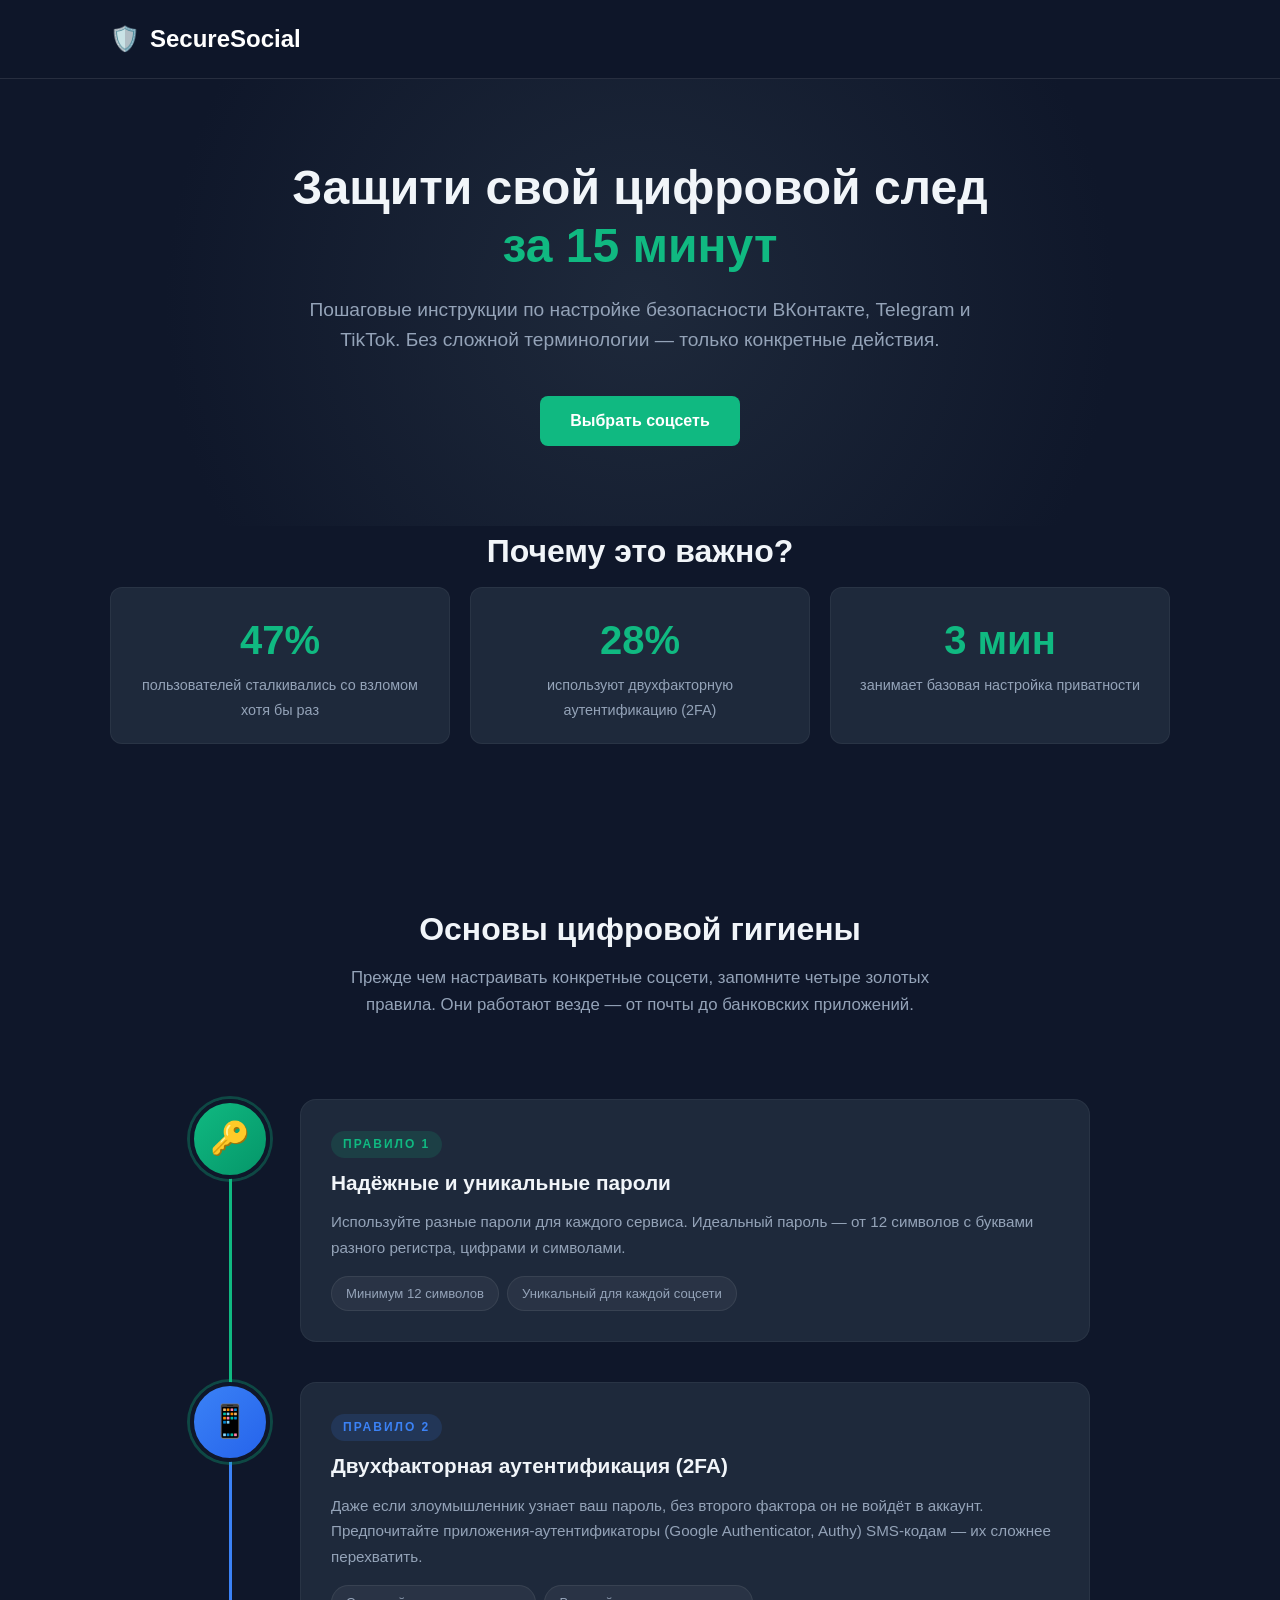
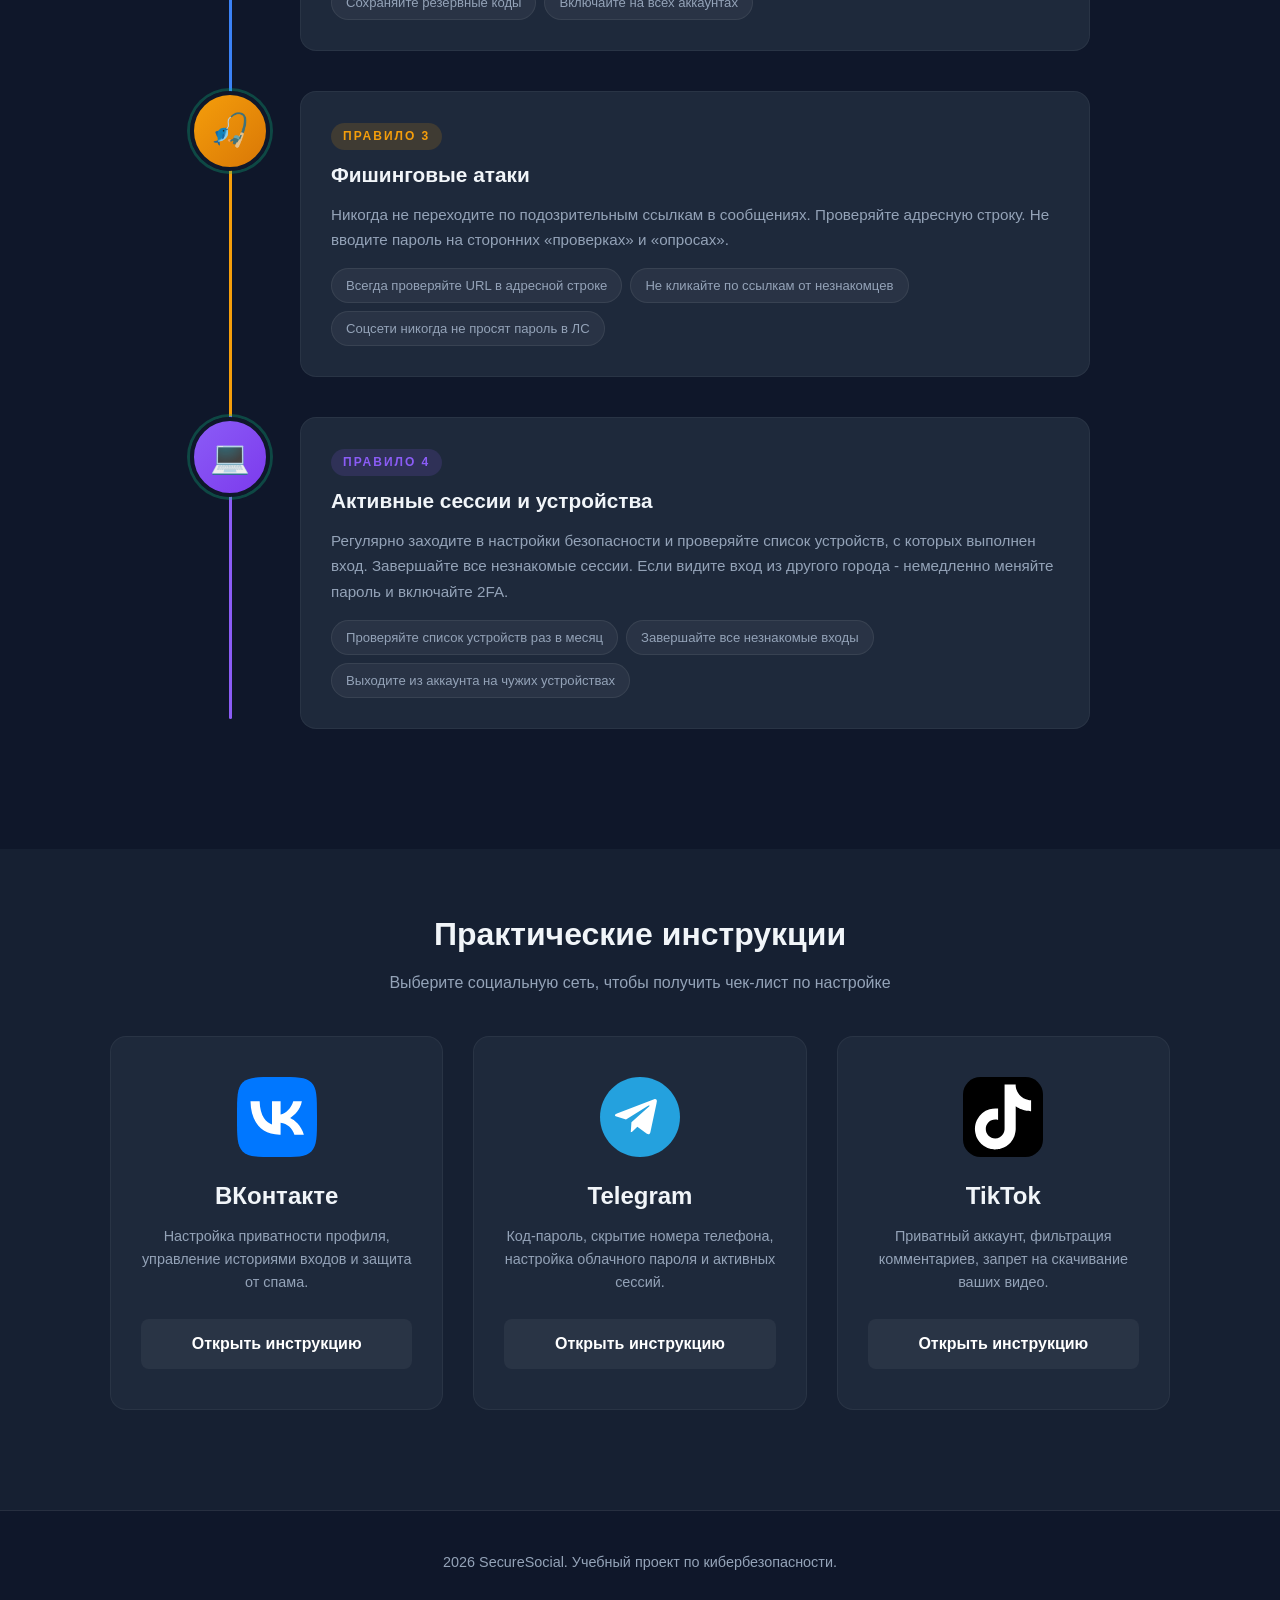
==== index.html @ 69e6d4a3 "Адаптивность, страница для ВК Добавлена адаптивность под мбильные устрйоства  Добавлен макет инструк" ====
<!DOCTYPE html>
<html lang="ru">
<head>
    <meta charset="UTF-8">
    <meta name="viewport" content="width=device-width, initial-scale=1.0">
    <title>SecureSocial — Безопасность аккаунтов</title>
    <link href="styles.css" rel="stylesheet">
</head>
<body>

    <!-- Шапка -->
    <header>
        <div class="container nav-wrapper">
            <a href="#" class="logo">
                🛡️ <span>SecureSocial</span>
            </a>
        </div>
    </header>

    <!-- Главный экран -->
    <section class="hero">
        <div class="container">
            <h1>Защити свой цифровой след<br><span>за 15 минут</span></h1>
            <p>Пошаговые инструкции по настройке безопасности ВКонтакте, Telegram и TikTok. Без сложной терминологии — только конкретные действия.</p>
            <a href="#platforms" class="btn">Выбрать соцсеть</a>
        </div>
    </section>

    <!-- Статистика -->
    <section class="container">
        <h2 class="section-title">Почему это важно?</h2>
        <div class="stats">
            <div class="stat-item">
                <span class="stat-number">47%</span>
                <span class="stat-desc">пользователей сталкивались со взломом хотя бы раз</span>
            </div>
            <div class="stat-item">
                <span class="stat-number">28%</span>
                <span class="stat-desc">используют двухфакторную аутентификацию (2FA)</span>
            </div>
            <div class="stat-item">
                <span class="stat-number">3 мин</span>
                <span class="stat-desc">занимает базовая настройка приватности</span>
            </div>
        </div>
    </section>

    <!-- Инфографика: Шаг первый -->
    <section id="theory" class="infographic-section">
        <div class="container">
            <h2 class="section-title">Основы цифровой гигиены</h2>
            <p class="section-subtitle">Прежде чем настраивать конкретные соцсети, запомните четыре золотых правила. Они работают везде — от почты до банковских приложений.</p>

            <div class="steps-timeline">

                <!-- Шаг 1: Пароли -->
                <div class="step-item" data-color="green">
                    <div class="step-marker">
                        <span class="step-icon">🔑</span>
                    </div>
                    <div class="step-content">
                        <span class="step-number">Правило 1</span>
                        <h3>Надёжные и уникальные пароли</h3>
                        <p>Используйте разные пароли для каждого сервиса. Идеальный пароль — от 12 символов с буквами разного регистра, цифрами и символами.</p>
                        <div class="step-tips">
                            <span class="step-tip">Минимум 12 символов</span>
                            <span class="step-tip">Уникальный для каждой соцсети</span>
                        </div>
                    </div>
                </div>

                <!-- Шаг 2: 2FA -->
                <div class="step-item" data-color="blue">
                    <div class="step-marker">
                        <span class="step-icon">📱</span>
                    </div>
                    <div class="step-content">
                        <span class="step-number">Правило 2</span>
                        <h3>Двухфакторная аутентификация (2FA)</h3>
                        <p>Даже если злоумышленник узнает ваш пароль, без второго фактора он не войдёт в аккаунт. Предпочитайте приложения-аутентификаторы (Google Authenticator, Authy) SMS-кодам — их сложнее перехватить.</p>
                        <div class="step-tips">
                            <span class="step-tip">Сохраняйте резервные коды</span>
                            <span class="step-tip">Включайте на всех аккаунтах</span>
                        </div>
                    </div>
                </div>

                <!-- Шаг 3: Фишинг -->
                <div class="step-item" data-color="orange">
                    <div class="step-marker">
                        <span class="step-icon">🎣</span>
                    </div>
                    <div class="step-content">
                        <span class="step-number">Правило 3</span>
                        <h3>Фишинговые атаки</h3>
                        <p>Никогда не переходите по подозрительным ссылкам в сообщениях. Проверяйте адресную строку. Не вводите пароль на сторонних «проверках» и «опросах».</p>
                        <div class="step-tips">
                            <span class="step-tip">Всегда проверяйте URL в адресной строке</span>
                            <span class="step-tip">Не кликайте по ссылкам от незнакомцев</span>
                            <span class="step-tip">Соцсети никогда не просят пароль в ЛС</span>
                        </div>
                    </div>
                </div>

                <!-- Шаг 4: Сессии -->
                <div class="step-item" data-color="purple">
                    <div class="step-marker">
                        <span class="step-icon">💻</span>
                    </div>
                    <div class="step-content">
                        <span class="step-number">Правило 4</span>
                        <h3>Активные сессии и устройства</h3>
                        <p>Регулярно заходите в настройки безопасности и проверяйте список устройств, с которых выполнен вход. Завершайте все незнакомые сессии. Если видите вход из другого города - немедленно меняйте пароль и включайте 2FA.</p>
                        <div class="step-tips">
                            <span class="step-tip">Проверяйте список устройств раз в месяц</span>
                            <span class="step-tip">Завершайте все незнакомые входы</span>
                            <span class="step-tip">Выходите из аккаунта на чужих устройствах</span>
                        </div>
                    </div>
                </div>

            </div>
        </div>
    </section>

    <!-- Выбор платформы -->
    <section id="platforms" class="platforms-section">
        <div class="container">
            <h2 class="section-title">Практические инструкции</h2>
            <p style="text-align: center; color: var(--text-muted); margin-bottom: 40px;">Выберите социальную сеть, чтобы получить чек-лист по настройке</p>
            
            <div class="platforms-grid">
                
                <!-- ВКонтакте -->
                <div class="platform-card vk-card">
                    <div>
                        <div class="platform-icon-wrapper">
                            <svg class="platform-svg" viewBox="0 0 48 48" fill="none" xmlns="http://www.w3.org/2000/svg">
                                <path d="M0 23.04C0 12.1788 0 6.74826 3.37413 3.37413C6.74826 0 12.1788 0 23.04 0H24.96C35.8212 0 41.2517 0 44.6259 3.37413C48 6.74826 48 12.1788 48 23.04V24.96C48 35.8212 48 41.2517 44.6259 44.6259C41.2517 48 35.8212 48 24.96 48H23.04C12.1788 48 6.74826 48 3.37413 44.6259C0 41.2517 0 35.8212 0 24.96V23.04Z" fill="#0077FF"/>
                                <path d="M25.54 34.5801C14.6 34.5801 8.3601 27.0801 8.1001 14.6001H13.5801C13.7601 23.7601 17.8 27.6401 21 28.4401V14.6001H26.1602V22.5001C29.3202 22.1601 32.6398 18.5601 33.7598 14.6001H38.9199C38.0599 19.4801 34.4599 23.0801 31.8999 24.5601C34.4599 25.7601 38.5601 28.9001 40.1201 34.5801H34.4399C33.2199 30.7801 30.1802 27.8401 26.1602 27.4401V34.5801H25.54Z" fill="white"/>
                            </svg>
                        </div>
                        <h3>ВКонтакте</h3>
                        <p>Настройка приватности профиля, управление историями входов и защита от спама.</p>
                    </div>
                    <a href="vksecure.html" class="platform-btn">Открыть инструкцию</a>
                </div>

                <!-- Telegram -->
                <div class="platform-card tg-card">
                    <div>
                        <div class="platform-icon-wrapper">
                            <svg class="platform-svg" viewBox="0 0 48 48" xmlns="http://www.w3.org/2000/svg">
                                <path d="M0 24C0 10.745 10.745 0 24 0s24 10.745 24 24-10.745 24-24 24S0 37.255 0 24z" fill="#24A1DE"/>
                                <path d="M33.95 15.57l-3.73 17.58c-.28 1.26-1.03 1.57-2.08.97l-5.75-4.24-2.77 2.66c-.31.31-.57.57-1.17.57l.41-5.9 10.73-9.69c.47-.41-.1-.65-.73-.23L15.6 25.55l-5.7-1.78c-1.24-.39-1.26-1.24.26-1.83l22.32-8.6c1.03-.38 1.93.26 1.6 1.82l-.13.01z" fill="white"/>
                            </svg>
                        </div>
                        <h3>Telegram</h3>
                        <p>Код-пароль, скрытие номера телефона, настройка облачного пароля и активных сессий.</p>
                    </div>
                    <a href="#" class="platform-btn">Открыть инструкцию</a>
                </div>

                <!-- TikTok -->
                <div class="platform-card tt-card">
                    <div>
                        <div class="platform-icon-wrapper">
                            <svg class="platform-svg" xmlns="http://www.w3.org/2000/svg" viewBox="0 0 96 96" fill="none">
                                <rect width="96" height="96" rx="21" fill="black"/>
                                <path d="M73.31 25.7456C72.785 25.4743 72.274 25.1769 71.7788 24.8545C70.3389 23.9025 69.0186 22.7808 67.8465 21.5135C64.9139 18.158 63.8186 14.7538 63.4151 12.3705H63.4313C63.0943 10.3921 63.2337 9.11214 63.2547 9.11214H49.8974V60.7624C49.8974 61.4558 49.8974 62.1412 49.8682 62.8185C49.8682 62.9027 49.8601 62.9805 49.8553 63.0712C49.8553 63.1085 49.8553 63.1474 49.8472 63.1863C49.8472 63.196 49.8472 63.2057 49.8472 63.2154C49.7064 65.0686 49.1123 66.8588 48.1173 68.4286C47.1222 69.9983 45.7566 71.2994 44.1407 72.2175C42.4565 73.1757 40.5517 73.6782 38.614 73.6757C32.3906 73.6757 27.3468 68.6011 27.3468 62.334C27.3468 56.0669 32.3906 50.9923 38.614 50.9923C39.7921 50.9912 40.9629 51.1766 42.083 51.5415L42.0992 37.9412C38.6989 37.502 35.2444 37.7722 31.9538 38.7348C28.6631 39.6975 25.6077 41.3317 22.9802 43.5343C20.678 45.5346 18.7425 47.9214 17.2608 50.5872C16.6969 51.5594 14.5695 55.4658 14.3119 61.8058C14.1499 65.4044 15.2306 69.1326 15.7458 70.6734V70.7058C16.0699 71.6132 17.3256 74.7094 19.372 77.3197C21.0221 79.4135 22.9716 81.2527 25.1579 82.7783V82.7459L25.1903 82.7783C31.6567 87.1724 38.8263 86.884 38.8263 86.884C40.0674 86.8338 44.2249 86.884 48.9463 84.6464C54.183 82.1658 57.1642 78.47 57.1642 78.47C59.0688 76.2618 60.5832 73.7452 61.6426 71.0282C62.8513 67.8509 63.2547 64.0401 63.2547 62.5171V35.1155C63.4168 35.2127 65.5749 36.6401 65.5749 36.6401C65.5749 36.6401 68.6842 38.633 73.5352 39.9309C77.0155 40.8544 81.7045 41.0488 81.7045 41.0488V27.7887C80.0615 27.9669 76.7255 27.4485 73.31 25.7456Z" fill="white"/>
                            </svg>
                        </div>
                        <h3>TikTok</h3>
                        <p>Приватный аккаунт, фильтрация комментариев, запрет на скачивание ваших видео.</p>
                    </div>
                    <a href="#" class="platform-btn">Открыть инструкцию</a>
                </div>

            </div>
        </div>
    </section>

    <!-- Подвал -->
    <footer id="about">
        <div class="container">
            <p>2026 SecureSocial. Учебный проект по кибербезопасности.</p>
        </div>
    </footer>

</body>
</html>
---- styles.css ----
:root {
            --bg-color: #0f172a;
            --card-bg: #1e293b;
            --text-main: #f1f5f9;
            --text-muted: #94a3b8;
            --accent: #10b981;
            --accent-hover: #059669;
            
            --vk-color: #0077FF;
            --tg-color: #24A1DE;
            --tt-color: #ff0050;
        }

        * { margin: 0; padding: 0; box-sizing: border-box; }
        
        body {
            font-family: 'Segoe UI', Tahoma, Geneva, Verdana, sans-serif;
            background-color: var(--bg-color);
            color: var(--text-main);
            line-height: 1.6;
            overflow-x: hidden;
        }

        a { text-decoration: none; color: inherit; transition: 0.3s; }
        ul { list-style: none; }

        .container {
            max-width: 1100px;
            margin: 0 auto;
            padding: 0 20px;
        }

        /* === ШАПКА === */
        header {
            padding: 20px 0;
            border-bottom: 1px solid rgba(255,255,255,0.1);
            position: sticky;
            top: 0;
            background: rgba(15, 23, 42, 0.95);
            backdrop-filter: blur(5px);
            z-index: 100;
        }

        .nav-wrapper {
            display: flex;
            justify-content: space-between;
            align-items: center;
        }

        .logo {
            font-size: 1.5rem;
            font-weight: 700;
            color: var(--accent);
            display: flex;
            align-items: center;
            gap: 10px;
        }

        .logo span { color: white; }

        /* === ГЛАВНЫЙ ЭКРАН (HERO) === */
        .hero {
            padding: 80px 0;
            text-align: center;
            background: radial-gradient(circle at center, #1e293b 0%, #0f172a 70%);
        }

        .hero h1 {
            font-size: 3rem;
            margin-bottom: 20px;
            line-height: 1.2;
        }

        .hero h1 span { color: var(--accent); }

        .hero p {
            font-size: 1.2rem;
            color: var(--text-muted);
            max-width: 700px;
            margin: 0 auto 40px;
        }

        .btn {
            display: inline-block;
            padding: 12px 30px;
            background-color: var(--accent);
            color: white;
            border-radius: 8px;
            font-weight: 600;
            border: none;
            cursor: pointer;
        }

        .btn:hover { background-color: var(--accent-hover); transform: translateY(-2px); }

        /* === СТАТИСТИКА === */
        .stats {
            display: grid;
            grid-template-columns: repeat(auto-fit, minmax(200px, 1fr));
            gap: 20px;
            margin-bottom: 80px;
            text-align: center;
        }

        .stat-item {
            background: var(--card-bg);
            padding: 20px;
            border-radius: 12px;
            border: 1px solid rgba(255,255,255,0.05);
        }

        .stat-number {
            font-size: 2.5rem;
            font-weight: bold;
            color: var(--accent);
            display: block;
        }

        .stat-desc { font-size: 0.9rem; color: var(--text-muted); }

        /* === СЕКЦИЯ ИНФОГРАФИКИ (Шаги) === */
        .infographic-section {
            padding: 80px 0 100px;
        }

        .section-title {
            text-align: center;
            font-size: 2rem;
            margin-bottom: 10px;
        }

        .section-subtitle {
            text-align: center;
            color: var(--text-muted);
            max-width: 650px;
            margin: 0 auto 60px;
            font-size: 1.05rem;
        }

        .steps-timeline {
            display: flex;
            flex-direction: column;
            gap: 0;
            position: relative;
            max-width: 900px;
            margin: 0 auto;
        }

        /* Вертикальная линия-таймлайн */
        .steps-timeline::before {
            content: '';
            position: absolute;
            left: 39px;
            top: 30px;
            bottom: 30px;
            width: 3px;
            background: linear-gradient(
                to bottom,
                var(--accent) 0%,
                var(--accent) 25%,
                #3b82f6 25%,
                #3b82f6 50%,
                #f59e0b 50%,
                #f59e0b 75%,
                #8b5cf6 75%,
                #8b5cf6 100%
            );
            border-radius: 3px;
        }

        .step-item {
            display: flex;
            gap: 30px;
            align-items: flex-start;
            padding: 20px 0;
            position: relative;
            opacity: 0;
            transform: translateY(30px);
            animation: fadeStepIn 0.6s ease forwards;
        }

        .step-item:nth-child(1) { animation-delay: 0.1s; }
        .step-item:nth-child(2) { animation-delay: 0.25s; }
        .step-item:nth-child(3) { animation-delay: 0.4s; }
        .step-item:nth-child(4) { animation-delay: 0.55s; }

        @keyframes fadeStepIn {
            to { opacity: 1; transform: translateY(0); }
        }

        .step-marker {
            flex-shrink: 0;
            width: 80px;
            height: 80px;
            border-radius: 50%;
            display: flex;
            align-items: center;
            justify-content: center;
            position: relative;
            z-index: 2;
            border: 4px solid var(--bg-color);
            box-shadow: 0 0 0 3px rgba(16, 185, 129, 0.3);
        }

        .step-marker .step-icon {
            font-size: 2rem;
        }

        .step-content {
            flex: 1;
            background: var(--card-bg);
            border-radius: 16px;
            padding: 30px;
            border: 1px solid rgba(255,255,255,0.05);
            transition: transform 0.3s, box-shadow 0.3s;
        }

        .step-content:hover {
            transform: translateY(-4px);
            box-shadow: 0 12px 30px rgba(0,0,0,0.3);
        }

        .step-number {
            display: inline-block;
            font-size: 0.75rem;
            font-weight: 700;
            text-transform: uppercase;
            letter-spacing: 2px;
            margin-bottom: 8px;
            padding: 4px 12px;
            border-radius: 20px;
        }

        .step-content h3 {
            font-size: 1.3rem;
            margin-bottom: 10px;
        }

        .step-content p {
            color: var(--text-muted);
            font-size: 0.95rem;
            line-height: 1.7;
        }

        /* Цвета для каждого шага */
        .step-item[data-color="green"] .step-marker {
            background: linear-gradient(135deg, #10b981, #059669);
        }
        .step-item[data-color="green"] .step-number {
            background: rgba(16, 185, 129, 0.15);
            color: #10b981;
        }

        .step-item[data-color="blue"] .step-marker {
            background: linear-gradient(135deg, #3b82f6, #2563eb);
        }
        .step-item[data-color="blue"] .step-number {
            background: rgba(59, 130, 246, 0.15);
            color: #3b82f6;
        }

        .step-item[data-color="orange"] .step-marker {
            background: linear-gradient(135deg, #f59e0b, #d97706);
        }
        .step-item[data-color="orange"] .step-number {
            background: rgba(245, 158, 11, 0.15);
            color: #f59e0b;
        }

        .step-item[data-color="purple"] .step-marker {
            background: linear-gradient(135deg, #8b5cf6, #7c3aed);
        }
        .step-item[data-color="purple"] .step-number {
            background: rgba(139, 92, 246, 0.15);
            color: #8b5cf6;
        }

        /* Подсказки-теги внутри карточки */
        .step-tips {
            display: flex;
            flex-wrap: wrap;
            gap: 8px;
            margin-top: 15px;
        }

        .step-tip {
            display: inline-flex;
            align-items: center;
            gap: 5px;
            background: rgba(255,255,255,0.05);
            padding: 6px 14px;
            border-radius: 20px;
            font-size: 0.82rem;
            color: var(--text-muted);
            border: 1px solid rgba(255,255,255,0.07);
        }

        /* === ПЛАТФОРМЫ === */
        .platforms-section {
            padding: 60px 0 100px;
            background: #162032;
        }

        .platforms-grid {
            display: grid;
            grid-template-columns: repeat(auto-fit, minmax(280px, 1fr));
            gap: 30px;
        }

        .platform-card {
            background: var(--card-bg);
            border-radius: 16px;
            padding: 40px 30px;
            text-align: center;
            border: 1px solid rgba(255,255,255,0.05);
            transition: all 0.3s ease;
            display: flex;
            flex-direction: column;
            justify-content: space-between;
        }

        .platform-card:hover {
            transform: translateY(-7px);
            box-shadow: 0 10px 30px rgba(0,0,0,0.3);
            border-color: rgba(255,255,255,0.1);
        }

        .platform-icon-wrapper {
            width: 80px;
            height: 80px;
            margin: 0 auto 20px;
            display: flex;
            align-items: center;
            justify-content: center;
            transition: 0.3s;
        }

        .platform-svg {
            width: 100%;
            height: 100%;
            transition: 0.3s;
        }

        .vk-card:hover .platform-icon-wrapper { transform: scale(1.1); }
        .tg-card:hover .platform-icon-wrapper { transform: scale(1.1); }
        .tt-card:hover .platform-icon-wrapper { transform: scale(1.1); }

        .platform-card h3 { font-size: 1.5rem; margin-bottom: 10px; }
        .platform-card p { color: var(--text-muted); margin-bottom: 25px; font-size: 0.9rem; }

        .platform-btn {
            display: block;
            width: 100%;
            padding: 12px;
            border-radius: 8px;
            background: rgba(255,255,255,0.05);
            color: white;
            font-weight: 600;
            transition: 0.3s;
        }

        .vk-card .platform-btn:hover { background: var(--vk-color); }
        .tg-card .platform-btn:hover { background: var(--tg-color); }
        .tt-card .platform-btn:hover { background: var(--tt-color); }

        /* === FOOTER === */
        footer {
            text-align: center;
            padding: 40px 0;
            border-top: 1px solid rgba(255,255,255,0.1);
            color: var(--text-muted);
            font-size: 0.9rem;
        }

        /* === АДАПТИВНОСТЬ === */
        @media (max-width: 768px) {
            .hero h1 { font-size: 2rem; }

            .steps-timeline::before {
                left: 27px;
            }

            .step-item {
                gap: 18px;
            }

            .step-marker {
                width: 56px;
                height: 56px;
                flex-shrink: 0;
            }

            .step-marker .step-icon {
                font-size: 1.4rem;
            }

            .step-content {
                padding: 20px;
            }

            .step-content h3 {
                font-size: 1.1rem;
            }

            .step-tips {
                flex-direction: column;
            }
        }

        @media (max-width: 480px) {
            .steps-timeline::before {
                display: none;
            }

            .step-item {
                flex-direction: column;
                align-items: center;
                text-align: center;
                gap: 12px;
            }

            .step-tips {
                justify-content: center;
            }
        }
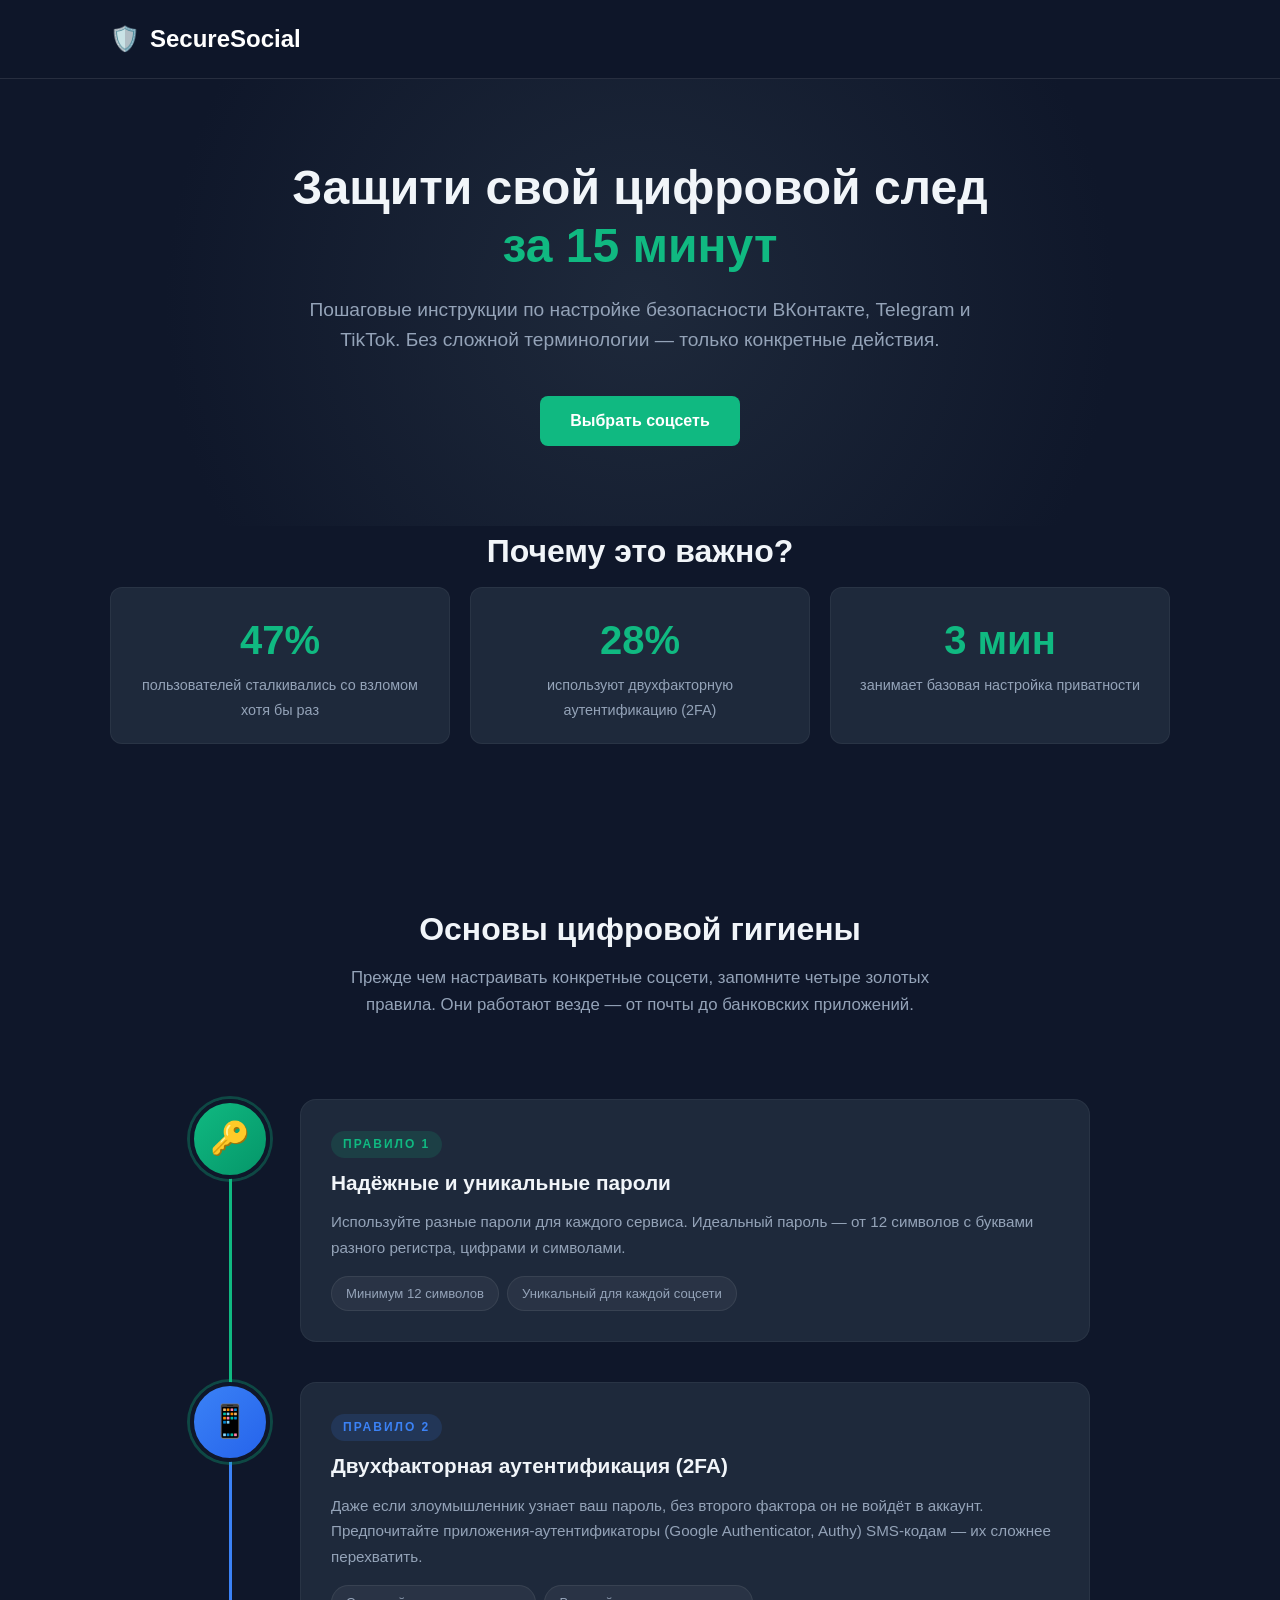
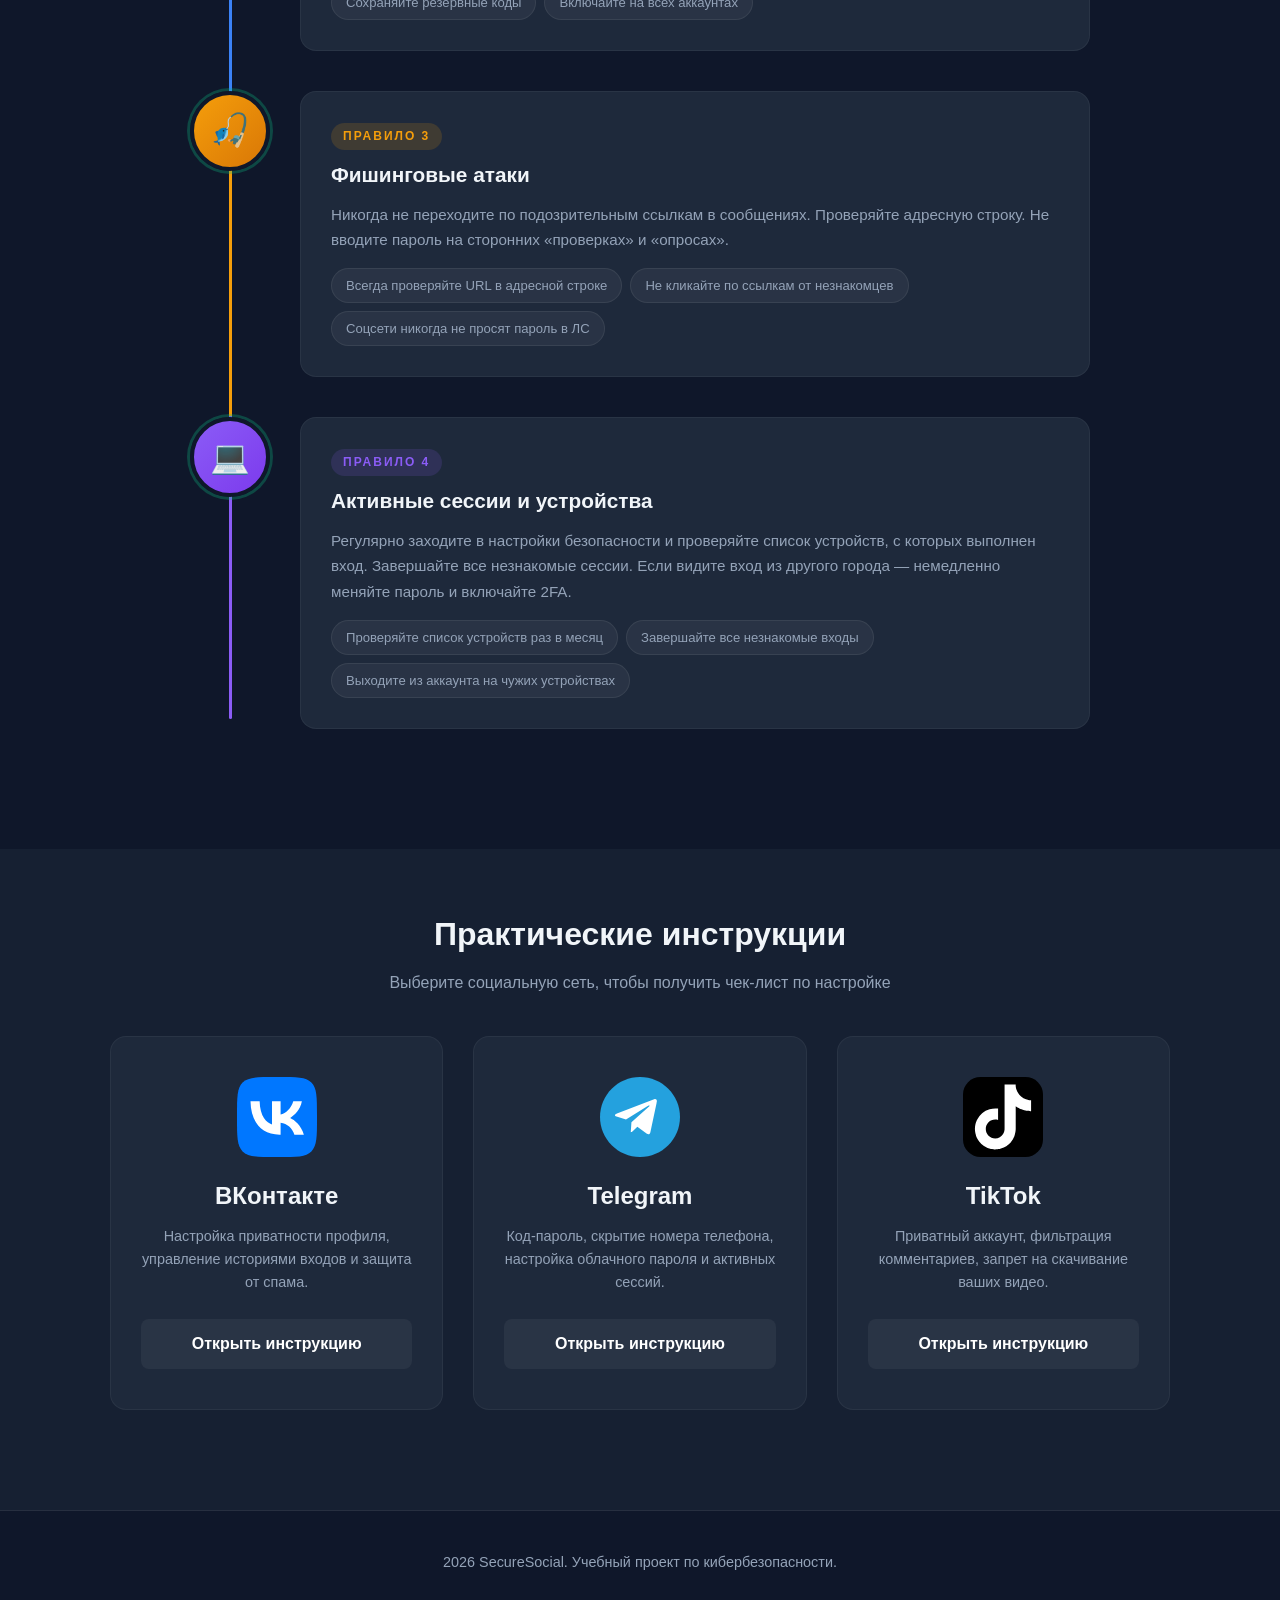
==== commit 3ef760e5: "Адаптивность, информация" ====
--- a/index.html
+++ b/index.html
@@ -110,7 +110,7 @@
                     <div class="step-content">
                         <span class="step-number">Правило 4</span>
                         <h3>Активные сессии и устройства</h3>
-                        <p>Регулярно заходите в настройки безопасности и проверяйте список устройств, с которых выполнен вход. Завершайте все незнакомые сессии. Если видите вход из другого города - немедленно меняйте пароль и включайте 2FA.</p>
+                        <p>Регулярно заходите в настройки безопасности и проверяйте список устройств, с которых выполнен вход. Завершайте все незнакомые сессии. Если видите вход из другого города — немедленно меняйте пароль и включайте 2FA.</p>
                         <div class="step-tips">
                             <span class="step-tip">Проверяйте список устройств раз в месяц</span>
                             <span class="step-tip">Завершайте все незнакомые входы</span>
@@ -188,5 +188,4 @@
     </footer>
 
 </body>
-</html>
-
+</html>
--- a/styles.css
+++ b/styles.css
@@ -1,425 +1,466 @@
-        :root {
-            --bg-color: #0f172a;
-            --card-bg: #1e293b;
-            --text-main: #f1f5f9;
-            --text-muted: #94a3b8;
-            --accent: #10b981;
-            --accent-hover: #059669;
-            
-            --vk-color: #0077FF;
-            --tg-color: #24A1DE;
-            --tt-color: #ff0050;
-        }
-
-        * { margin: 0; padding: 0; box-sizing: border-box; }
-        
-        body {
-            font-family: 'Segoe UI', Tahoma, Geneva, Verdana, sans-serif;
-            background-color: var(--bg-color);
-            color: var(--text-main);
-            line-height: 1.6;
-            overflow-x: hidden;
-        }
-
-        a { text-decoration: none; color: inherit; transition: 0.3s; }
-        ul { list-style: none; }
-
-        .container {
-            max-width: 1100px;
-            margin: 0 auto;
-            padding: 0 20px;
-        }
-
-        /* === ШАПКА === */
-        header {
-            padding: 20px 0;
-            border-bottom: 1px solid rgba(255,255,255,0.1);
-            position: sticky;
-            top: 0;
-            background: rgba(15, 23, 42, 0.95);
-            backdrop-filter: blur(5px);
-            z-index: 100;
-        }
-
-        .nav-wrapper {
-            display: flex;
-            justify-content: space-between;
-            align-items: center;
-        }
-
-        .logo {
-            font-size: 1.5rem;
-            font-weight: 700;
-            color: var(--accent);
-            display: flex;
-            align-items: center;
-            gap: 10px;
-        }
-
-        .logo span { color: white; }
-
-        /* === ГЛАВНЫЙ ЭКРАН (HERO) === */
-        .hero {
-            padding: 80px 0;
-            text-align: center;
-            background: radial-gradient(circle at center, #1e293b 0%, #0f172a 70%);
-        }
-
-        .hero h1 {
-            font-size: 3rem;
-            margin-bottom: 20px;
-            line-height: 1.2;
-        }
-
-        .hero h1 span { color: var(--accent); }
-
-        .hero p {
-            font-size: 1.2rem;
-            color: var(--text-muted);
-            max-width: 700px;
-            margin: 0 auto 40px;
-        }
-
-        .btn {
-            display: inline-block;
-            padding: 12px 30px;
-            background-color: var(--accent);
-            color: white;
-            border-radius: 8px;
-            font-weight: 600;
-            border: none;
-            cursor: pointer;
-        }
-
-        .btn:hover { background-color: var(--accent-hover); transform: translateY(-2px); }
-
-        /* === СТАТИСТИКА === */
-        .stats {
-            display: grid;
-            grid-template-columns: repeat(auto-fit, minmax(200px, 1fr));
-            gap: 20px;
-            margin-bottom: 80px;
-            text-align: center;
-        }
-
-        .stat-item {
-            background: var(--card-bg);
-            padding: 20px;
-            border-radius: 12px;
-            border: 1px solid rgba(255,255,255,0.05);
-        }
-
-        .stat-number {
-            font-size: 2.5rem;
-            font-weight: bold;
-            color: var(--accent);
-            display: block;
-        }
-
-        .stat-desc { font-size: 0.9rem; color: var(--text-muted); }
-
-        /* === СЕКЦИЯ ИНФОГРАФИКИ (Шаги) === */
-        .infographic-section {
-            padding: 80px 0 100px;
-        }
-
-        .section-title {
-            text-align: center;
-            font-size: 2rem;
-            margin-bottom: 10px;
-        }
-
-        .section-subtitle {
-            text-align: center;
-            color: var(--text-muted);
-            max-width: 650px;
-            margin: 0 auto 60px;
-            font-size: 1.05rem;
-        }
-
-        .steps-timeline {
-            display: flex;
-            flex-direction: column;
-            gap: 0;
-            position: relative;
-            max-width: 900px;
-            margin: 0 auto;
-        }
-
-        /* Вертикальная линия-таймлайн */
-        .steps-timeline::before {
-            content: '';
-            position: absolute;
-            left: 39px;
-            top: 30px;
-            bottom: 30px;
-            width: 3px;
-            background: linear-gradient(
-                to bottom,
-                var(--accent) 0%,
-                var(--accent) 25%,
-                #3b82f6 25%,
-                #3b82f6 50%,
-                #f59e0b 50%,
-                #f59e0b 75%,
-                #8b5cf6 75%,
-                #8b5cf6 100%
-            );
-            border-radius: 3px;
-        }
-
-        .step-item {
-            display: flex;
-            gap: 30px;
-            align-items: flex-start;
-            padding: 20px 0;
-            position: relative;
-            opacity: 0;
-            transform: translateY(30px);
-            animation: fadeStepIn 0.6s ease forwards;
-        }
-
-        .step-item:nth-child(1) { animation-delay: 0.1s; }
-        .step-item:nth-child(2) { animation-delay: 0.25s; }
-        .step-item:nth-child(3) { animation-delay: 0.4s; }
-        .step-item:nth-child(4) { animation-delay: 0.55s; }
-
-        @keyframes fadeStepIn {
-            to { opacity: 1; transform: translateY(0); }
-        }
-
-        .step-marker {
-            flex-shrink: 0;
-            width: 80px;
-            height: 80px;
-            border-radius: 50%;
-            display: flex;
-            align-items: center;
-            justify-content: center;
-            position: relative;
-            z-index: 2;
-            border: 4px solid var(--bg-color);
-            box-shadow: 0 0 0 3px rgba(16, 185, 129, 0.3);
-        }
-
-        .step-marker .step-icon {
-            font-size: 2rem;
-        }
-
-        .step-content {
-            flex: 1;
-            background: var(--card-bg);
-            border-radius: 16px;
-            padding: 30px;
-            border: 1px solid rgba(255,255,255,0.05);
-            transition: transform 0.3s, box-shadow 0.3s;
-        }
-
-        .step-content:hover {
-            transform: translateY(-4px);
-            box-shadow: 0 12px 30px rgba(0,0,0,0.3);
-        }
-
-        .step-number {
-            display: inline-block;
-            font-size: 0.75rem;
-            font-weight: 700;
-            text-transform: uppercase;
-            letter-spacing: 2px;
-            margin-bottom: 8px;
-            padding: 4px 12px;
-            border-radius: 20px;
-        }
-
-        .step-content h3 {
-            font-size: 1.3rem;
-            margin-bottom: 10px;
-        }
-
-        .step-content p {
-            color: var(--text-muted);
-            font-size: 0.95rem;
-            line-height: 1.7;
-        }
-
-        /* Цвета для каждого шага */
-        .step-item[data-color="green"] .step-marker {
-            background: linear-gradient(135deg, #10b981, #059669);
-        }
-        .step-item[data-color="green"] .step-number {
-            background: rgba(16, 185, 129, 0.15);
-            color: #10b981;
-        }
-
-        .step-item[data-color="blue"] .step-marker {
-            background: linear-gradient(135deg, #3b82f6, #2563eb);
-        }
-        .step-item[data-color="blue"] .step-number {
-            background: rgba(59, 130, 246, 0.15);
-            color: #3b82f6;
-        }
-
-        .step-item[data-color="orange"] .step-marker {
-            background: linear-gradient(135deg, #f59e0b, #d97706);
-        }
-        .step-item[data-color="orange"] .step-number {
-            background: rgba(245, 158, 11, 0.15);
-            color: #f59e0b;
-        }
-
-        .step-item[data-color="purple"] .step-marker {
-            background: linear-gradient(135deg, #8b5cf6, #7c3aed);
-        }
-        .step-item[data-color="purple"] .step-number {
-            background: rgba(139, 92, 246, 0.15);
-            color: #8b5cf6;
-        }
-
-        /* Подсказки-теги внутри карточки */
-        .step-tips {
-            display: flex;
-            flex-wrap: wrap;
-            gap: 8px;
-            margin-top: 15px;
-        }
-
-        .step-tip {
-            display: inline-flex;
-            align-items: center;
-            gap: 5px;
-            background: rgba(255,255,255,0.05);
-            padding: 6px 14px;
-            border-radius: 20px;
-            font-size: 0.82rem;
-            color: var(--text-muted);
-            border: 1px solid rgba(255,255,255,0.07);
-        }
-
-        /* === ПЛАТФОРМЫ === */
-        .platforms-section {
-            padding: 60px 0 100px;
-            background: #162032;
-        }
-
-        .platforms-grid {
-            display: grid;
-            grid-template-columns: repeat(auto-fit, minmax(280px, 1fr));
-            gap: 30px;
-        }
-
-        .platform-card {
-            background: var(--card-bg);
-            border-radius: 16px;
-            padding: 40px 30px;
-            text-align: center;
-            border: 1px solid rgba(255,255,255,0.05);
-            transition: all 0.3s ease;
-            display: flex;
-            flex-direction: column;
-            justify-content: space-between;
-        }
-
-        .platform-card:hover {
-            transform: translateY(-7px);
-            box-shadow: 0 10px 30px rgba(0,0,0,0.3);
-            border-color: rgba(255,255,255,0.1);
-        }
-
-        .platform-icon-wrapper {
-            width: 80px;
-            height: 80px;
-            margin: 0 auto 20px;
-            display: flex;
-            align-items: center;
-            justify-content: center;
-            transition: 0.3s;
-        }
-
-        .platform-svg {
-            width: 100%;
-            height: 100%;
-            transition: 0.3s;
-        }
-
-        .vk-card:hover .platform-icon-wrapper { transform: scale(1.1); }
-        .tg-card:hover .platform-icon-wrapper { transform: scale(1.1); }
-        .tt-card:hover .platform-icon-wrapper { transform: scale(1.1); }
-
-        .platform-card h3 { font-size: 1.5rem; margin-bottom: 10px; }
-        .platform-card p { color: var(--text-muted); margin-bottom: 25px; font-size: 0.9rem; }
-
-        .platform-btn {
-            display: block;
-            width: 100%;
-            padding: 12px;
-            border-radius: 8px;
-            background: rgba(255,255,255,0.05);
-            color: white;
-            font-weight: 600;
-            transition: 0.3s;
-        }
-
-        .vk-card .platform-btn:hover { background: var(--vk-color); }
-        .tg-card .platform-btn:hover { background: var(--tg-color); }
-        .tt-card .platform-btn:hover { background: var(--tt-color); }
-
-        /* === FOOTER === */
-        footer {
-            text-align: center;
-            padding: 40px 0;
-            border-top: 1px solid rgba(255,255,255,0.1);
-            color: var(--text-muted);
-            font-size: 0.9rem;
-        }
-
-        /* === АДАПТИВНОСТЬ === */
-        @media (max-width: 768px) {
-            .hero h1 { font-size: 2rem; }
-
-            .steps-timeline::before {
-                left: 27px;
-            }
-
-            .step-item {
-                gap: 18px;
-            }
-
-            .step-marker {
-                width: 56px;
-                height: 56px;
-                flex-shrink: 0;
-            }
-
-            .step-marker .step-icon {
-                font-size: 1.4rem;
-            }
-
-            .step-content {
-                padding: 20px;
-            }
-
-            .step-content h3 {
-                font-size: 1.1rem;
-            }
-
-            .step-tips {
-                flex-direction: column;
-            }
-        }
-
-        @media (max-width: 480px) {
-            .steps-timeline::before {
-                display: none;
-            }
-
-            .step-item {
-                flex-direction: column;
-                align-items: center;
-                text-align: center;
-                gap: 12px;
-            }
-
-            .step-tips {
-                justify-content: center;
-            }
-        }+:root {
+    --bg-color: #0f172a;
+    --card-bg: #1e293b;
+    --text-main: #f1f5f9;
+    --text-muted: #94a3b8;
+    --accent: #10b981;
+    --accent-hover: #059669;
+    
+    --vk-color: #0077FF;
+    --tg-color: #24A1DE;
+    --tt-color: #ff0050;
+}
+
+* { margin: 0; padding: 0; box-sizing: border-box; }
+
+body {
+    font-family: 'Segoe UI', Tahoma, Geneva, Verdana, sans-serif;
+    background-color: var(--bg-color);
+    color: var(--text-main);
+    line-height: 1.6;
+    overflow-x: hidden;
+    min-height: 100vh;
+}
+
+a { text-decoration: none; color: inherit; transition: 0.3s; }
+ul { list-style: none; }
+
+.container {
+    max-width: 1100px;
+    margin: 0 auto;
+    padding: 0 20px;
+    width: 100%;
+}
+
+/* === ШАПКА === */
+header {
+    padding: 20px 0;
+    border-bottom: 1px solid rgba(255,255,255,0.1);
+    position: sticky;
+    top: 0;
+    background: rgba(15, 23, 42, 0.95);
+    backdrop-filter: blur(5px);
+    z-index: 100;
+}
+
+.nav-wrapper {
+    display: flex; 
+    justify-content: space-between;
+    align-items: center;
+}
+
+.logo {
+    font-size: 1.5rem;
+    font-weight: 700;
+    color: var(--accent);
+    display: flex;
+    align-items: center;
+    gap: 10px;
+}
+
+.logo span { color: white; }
+
+/* === ГЛАВНЫЙ ЭКРАН (HERO) === */
+.hero {
+    padding: 80px 0;
+    text-align: center;
+    background: radial-gradient(circle at center, #1e293b 0%, #0f172a 70%);
+}
+
+.hero h1 {
+    font-size: 3rem;
+    margin-bottom: 20px;
+    line-height: 1.2;
+}
+
+.hero h1 span { color: var(--accent); }
+
+.hero p {
+    font-size: 1.2rem;
+    color: var(--text-muted);
+    max-width: 700px;
+    margin: 0 auto 40px;
+}
+
+.btn {
+    display: inline-block;
+    padding: 12px 30px;
+    background-color: var(--accent);
+    color: white;
+    border-radius: 8px;
+    font-weight: 600;
+    border: none;
+    cursor: pointer;
+}
+
+.btn:hover { background-color: var(--accent-hover); transform: translateY(-2px); }
+
+/* === СТАТИСТИКА === */
+.stats {
+    display: grid;
+    grid-template-columns: repeat(auto-fit, minmax(200px, 1fr));
+    gap: 20px;
+    margin-bottom: 80px;
+    text-align: center;
+}
+
+.stat-item {
+    background: var(--card-bg);
+    padding: 20px;
+    border-radius: 12px;
+    border: 1px solid rgba(255,255,255,0.05);
+}
+
+.stat-number {
+    font-size: 2.5rem;
+    font-weight: bold;
+    color: var(--accent);
+    display: block;
+}
+
+.stat-desc { font-size: 0.9rem; color: var(--text-muted); }
+
+/* === СЕКЦИЯ ИНФОГРАФИКИ (Шаги) === */
+.infographic-section {
+    padding: 80px 0 100px;
+}
+
+.section-title {
+    text-align: center;
+    font-size: 2rem;
+    margin-bottom: 10px;
+}
+
+.section-subtitle {
+    text-align: center;
+    color: var(--text-muted);
+    max-width: 650px;
+    margin: 0 auto 60px;
+    font-size: 1.05rem;
+}
+
+.steps-timeline {
+    display: flex;
+    flex-direction: column;
+    gap: 0;
+    position: relative;
+    max-width: 900px;
+    margin: 0 auto;
+}
+
+/* Вертикальная линия-таймлайн */
+.steps-timeline::before {
+    content: '';
+    position: absolute;
+    left: 39px;
+    top: 30px;
+    bottom: 30px;
+    width: 3px;
+    background: linear-gradient(
+        to bottom,
+        var(--accent) 0%,
+        var(--accent) 25%,
+        #3b82f6 25%,
+        #3b82f6 50%,
+        #f59e0b 50%,
+        #f59e0b 75%,
+        #8b5cf6 75%,
+        #8b5cf6 100%
+    );
+    border-radius: 3px;
+    z-index: 0;
+}
+
+.step-item {
+    display: flex;
+    gap: 30px;
+    align-items: flex-start;
+    padding: 20px 0;
+    position: relative;
+    opacity: 0;
+    transform: translateY(30px);
+    animation: fadeStepIn 0.6s ease forwards;
+}
+
+.step-item:nth-child(1) { animation-delay: 0.1s; }
+.step-item:nth-child(2) { animation-delay: 0.25s; }
+.step-item:nth-child(3) { animation-delay: 0.4s; }
+.step-item:nth-child(4) { animation-delay: 0.55s; }
+
+@keyframes fadeStepIn {
+    to { opacity: 1; transform: translateY(0); }
+}
+
+.step-marker {
+    flex-shrink: 0;
+    width: 80px;
+    height: 80px;
+    border-radius: 50%;
+    display: flex;
+    align-items: center;
+    justify-content: center;
+    position: relative;
+    z-index: 2;
+    border: 4px solid var(--bg-color);
+    box-shadow: 0 0 0 3px rgba(16, 185, 129, 0.3);
+}
+
+.step-marker .step-icon {
+    font-size: 2rem;
+}
+
+.step-content {
+    flex: 1;
+    background: var(--card-bg);
+    border-radius: 16px;
+    padding: 30px;
+    border: 1px solid rgba(255,255,255,0.05);
+    transition: transform 0.3s, box-shadow 0.3s;
+    z-index: 2;
+}
+
+.step-content:hover {
+    transform: translateY(-4px);
+    box-shadow: 0 12px 30px rgba(0,0,0,0.3);
+}
+
+.step-number {
+    display: inline-block;
+    font-size: 0.75rem;
+    font-weight: 700;
+    text-transform: uppercase;
+    letter-spacing: 2px;
+    margin-bottom: 8px;
+    padding: 4px 12px;
+    border-radius: 20px;
+}
+
+.step-content h3 {
+    font-size: 1.3rem;
+    margin-bottom: 10px;
+}
+
+.step-content p {
+    color: var(--text-muted);
+    font-size: 0.95rem;
+    line-height: 1.7;
+}
+
+/* Цвета для каждого шага */
+.step-item[data-color="green"] .step-marker {
+    background: linear-gradient(135deg, #10b981, #059669);
+}
+.step-item[data-color="green"] .step-number {
+    background: rgba(16, 185, 129, 0.15);
+    color: #10b981;
+}
+
+.step-item[data-color="blue"] .step-marker {
+    background: linear-gradient(135deg, #3b82f6, #2563eb);
+}
+.step-item[data-color="blue"] .step-number {
+    background: rgba(59, 130, 246, 0.15);
+    color: #3b82f6;
+}
+
+.step-item[data-color="orange"] .step-marker {
+    background: linear-gradient(135deg, #f59e0b, #d97706);
+}
+.step-item[data-color="orange"] .step-number {
+    background: rgba(245, 158, 11, 0.15);
+    color: #f59e0b;
+}
+
+.step-item[data-color="purple"] .step-marker {
+    background: linear-gradient(135deg, #8b5cf6, #7c3aed);
+}
+.step-item[data-color="purple"] .step-number {
+    background: rgba(139, 92, 246, 0.15);
+    color: #8b5cf6;
+}
+
+/* Подсказки-теги внутри карточки */
+.step-tips {
+    display: flex;
+    flex-wrap: wrap;
+    gap: 8px;
+    margin-top: 15px;
+}
+
+.step-tip {
+    display: inline-flex;
+    align-items: center;
+    gap: 5px;
+    background: rgba(255,255,255,0.05);
+    padding: 6px 14px;
+    border-radius: 20px;
+    font-size: 0.82rem;
+    color: var(--text-muted);
+    border: 1px solid rgba(255,255,255,0.07);
+}
+
+/* === ПЛАТФОРМЫ === */
+.platforms-section {
+    padding: 60px 0 100px;
+    background: #162032;
+}
+
+.platforms-grid {
+    display: grid;
+    grid-template-columns: repeat(auto-fit, minmax(280px, 1fr));
+    gap: 30px;
+}
+
+.platform-card {
+    background: var(--card-bg);
+    border-radius: 16px;
+    padding: 40px 30px;
+    text-align: center;
+    border: 1px solid rgba(255,255,255,0.05);
+    transition: all 0.3s ease;
+    display: flex;
+    flex-direction: column;
+    justify-content: space-between;
+}
+
+.platform-card:hover {
+    transform: translateY(-7px);
+    box-shadow: 0 10px 30px rgba(0,0,0,0.3);
+    border-color: rgba(255,255,255,0.1);
+}
+
+.platform-icon-wrapper {
+    width: 80px;
+    height: 80px;
+    margin: 0 auto 20px;
+    display: flex;
+    align-items: center;
+    justify-content: center;
+    transition: 0.3s;
+}
+
+.platform-svg {
+    width: 100%;
+    height: 100%;
+    transition: 0.3s;
+}
+
+.vk-card:hover .platform-icon-wrapper { transform: scale(1.1); }
+.tg-card:hover .platform-icon-wrapper { transform: scale(1.1); }
+.tt-card:hover .platform-icon-wrapper { transform: scale(1.1); }
+
+.platform-card h3 { font-size: 1.5rem; margin-bottom: 10px; }
+.platform-card p { color: var(--text-muted); margin-bottom: 25px; font-size: 0.9rem; }
+
+.platform-btn {
+    display: block;
+    width: 100%;
+    padding: 12px;
+    border-radius: 8px;
+    background: rgba(255,255,255,0.05);
+    color: white;
+    font-weight: 600;
+    transition: 0.3s;
+}
+
+.vk-card .platform-btn:hover { background: var(--vk-color); }
+.tg-card .platform-btn:hover { background: var(--tg-color); }
+.tt-card .platform-btn:hover { background: var(--tt-color); }
+
+/* === FOOTER === */
+footer {
+    text-align: center;
+    padding: 40px 0;
+    border-top: 1px solid rgba(255,255,255,0.1);
+    color: var(--text-muted);
+    font-size: 0.9rem;
+}
+
+/* =========================================
+   АДАПТИВНОСТЬ (MEDIA QUERIES)
+   ========================================= */
+
+/* Планшеты и небольшие экраны */
+@media (max-width: 900px) {
+    .hero h1 { font-size: 2.5rem; }
+}
+
+/* Мобильные телефоны (Ландшафт и Портрет) */
+@media (max-width: 768px) {
+    header { padding: 15px 0; }
+    
+    .hero { padding: 50px 0; }
+    .hero h1 { font-size: 2rem; }
+    .hero p { font-size: 1.05rem; }
+    
+    .steps-timeline::before {
+        left: 27px;
+    }
+
+    .step-item {
+        gap: 15px;
+    }
+
+    .step-marker {
+        width: 56px;
+        height: 56px;
+    }
+
+    .step-marker .step-icon {
+        font-size: 1.4rem;
+    }
+
+    .step-content {
+        padding: 20px;
+    }
+
+    .step-content h3 {
+        font-size: 1.1rem;
+    }
+
+    .step-tips {
+        flex-direction: column;
+    }
+    
+    .stats {
+        gap: 15px;
+        margin-bottom: 50px;
+    }
+}
+
+/* Маленькие мобильные устройства */
+@media (max-width: 480px) {
+    .container { padding: 0 16px; }
+    
+    .hero h1 { font-size: 1.7rem; }
+    
+    /* Убираем линию таймлайна, так как элементы будут в столбик */
+    .steps-timeline::before {
+        display: none;
+    }
+
+    .step-item {
+        flex-direction: column;
+        align-items: center;
+        text-align: center;
+        gap: 15px;
+        margin-bottom: 20px;
+    }
+
+    .step-content {
+        width: 100%;
+    }
+
+    .step-tips {
+        justify-content: center;
+        flex-direction: row;
+        flex-wrap: wrap;
+    }
+    
+    .stat-item { padding: 15px 10px; }
+    .stat-number { font-size: 2rem; }
+    
+    .platform-card {
+        padding: 30px 20px;
+    }
+}
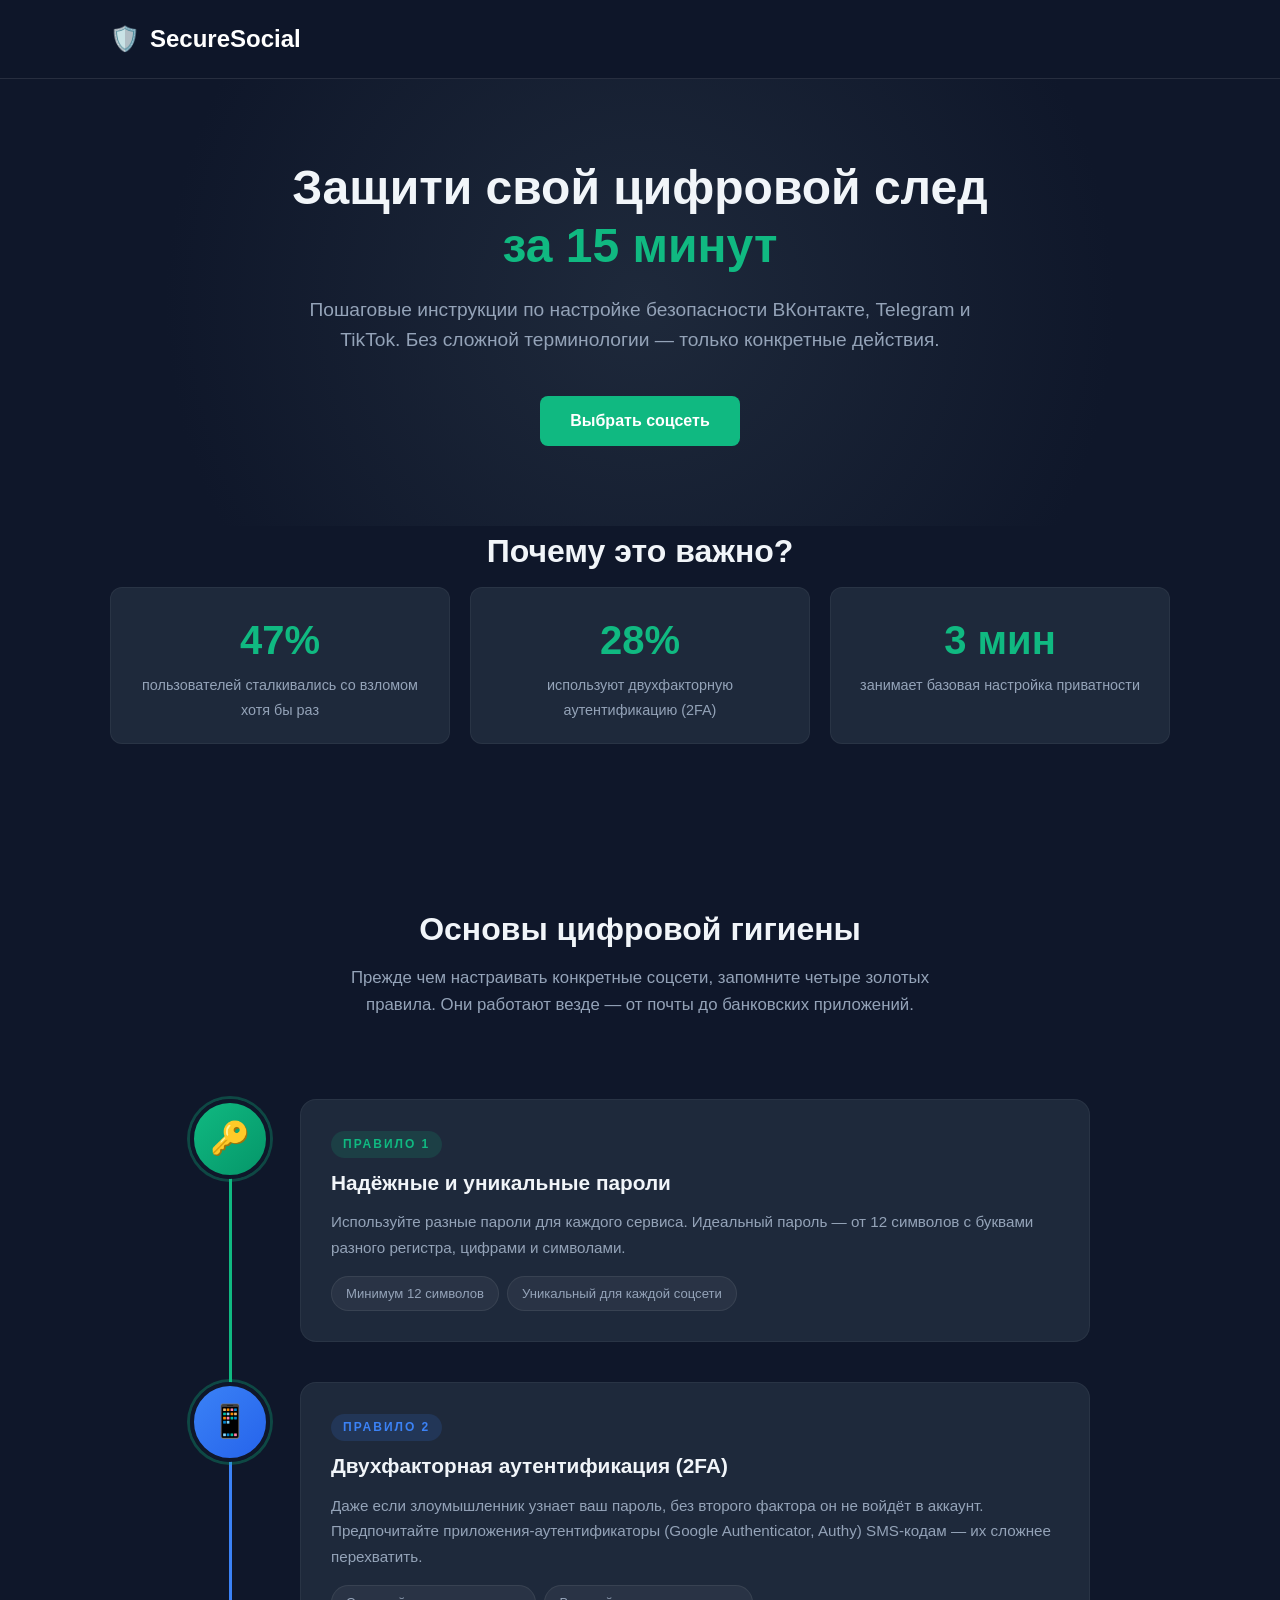
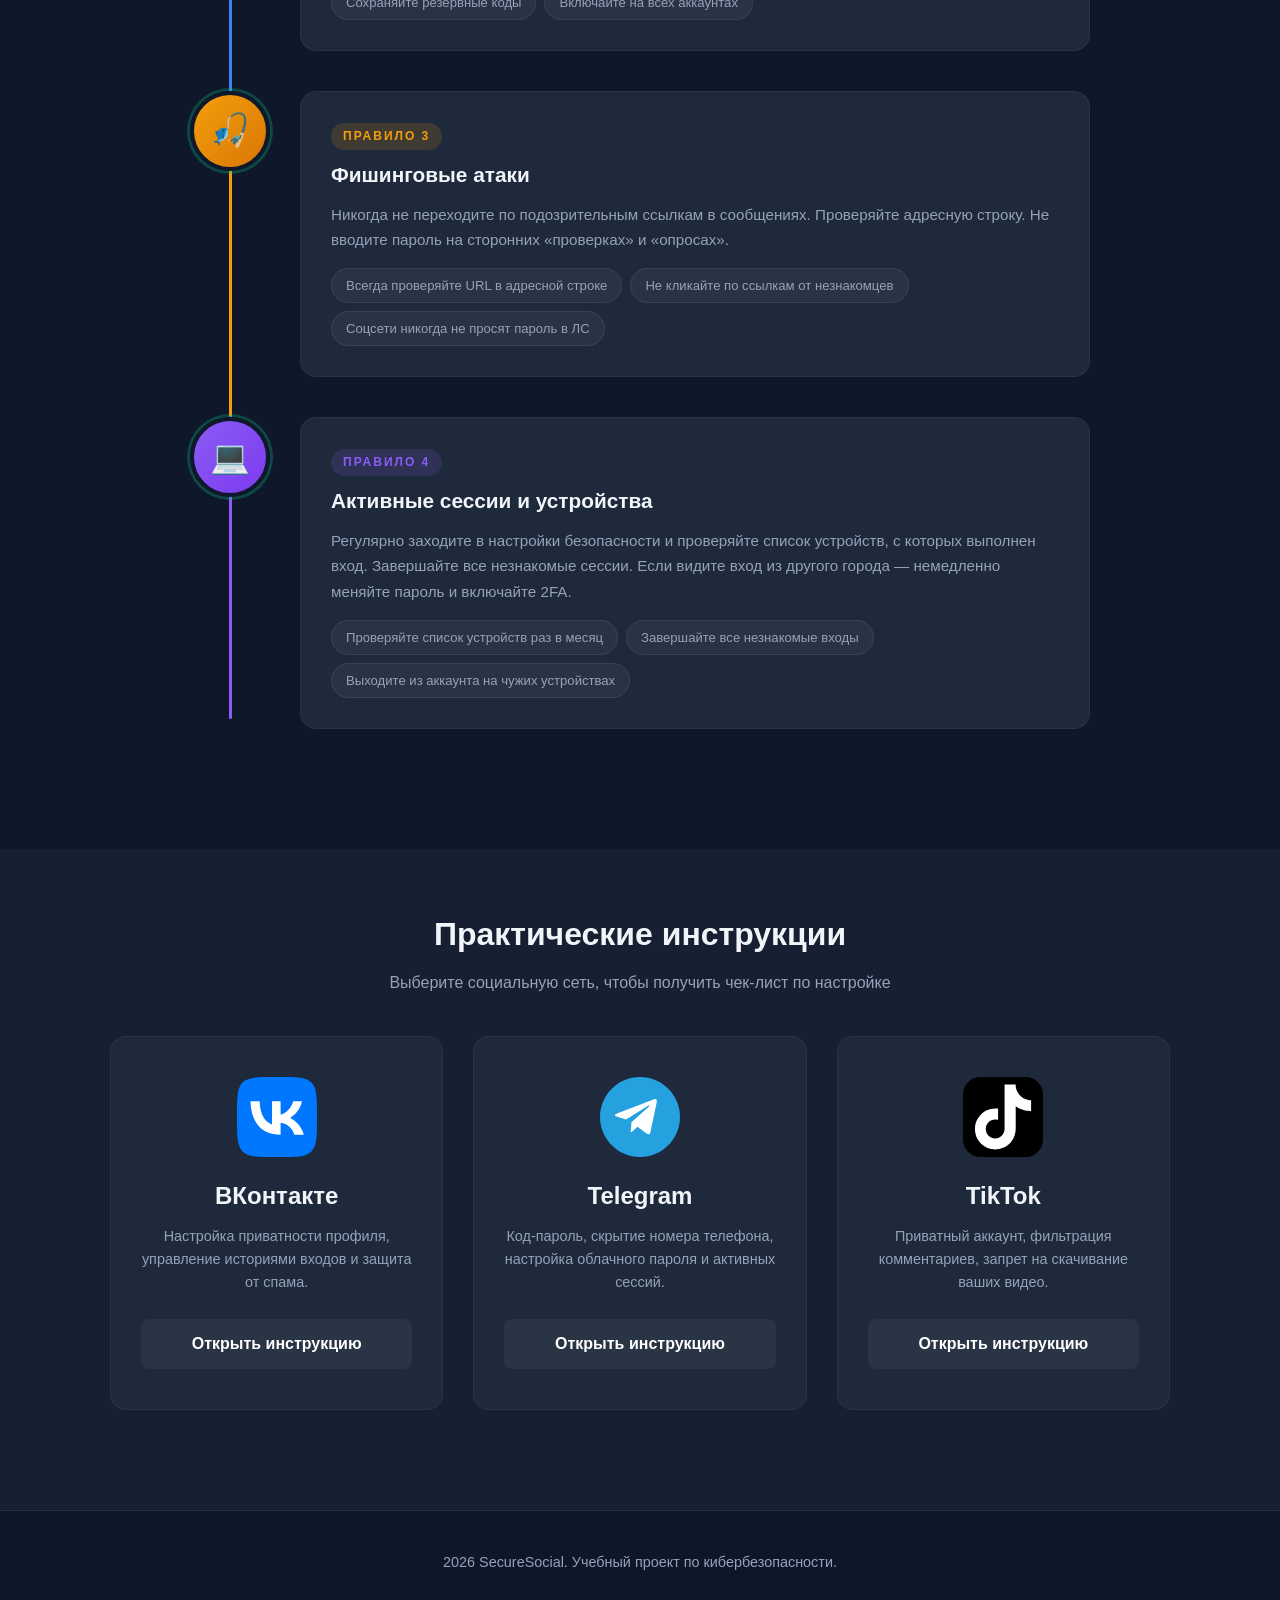
==== commit b2a03758: "Добавлены инструкции по безопасности для ВКонтакте, Telegram и TikTok; создан README.md, общий скрип" ====
--- a/index.html
+++ b/index.html
@@ -158,7 +158,7 @@
                         <h3>Telegram</h3>
                         <p>Код-пароль, скрытие номера телефона, настройка облачного пароля и активных сессий.</p>
                     </div>
-                    <a href="#" class="platform-btn">Открыть инструкцию</a>
+                    <a href="tgSecure.html" class="platform-btn">Открыть инструкцию</a>
                 </div>
 
                 <!-- TikTok -->
@@ -173,7 +173,7 @@
                         <h3>TikTok</h3>
                         <p>Приватный аккаунт, фильтрация комментариев, запрет на скачивание ваших видео.</p>
                     </div>
-                    <a href="#" class="platform-btn">Открыть инструкцию</a>
+                    <a href="ttSecure.html" class="platform-btn">Открыть инструкцию</a>
                 </div>
 
             </div>
--- a/styles.css
+++ b/styles.css
@@ -1,6 +1,7 @@
 :root {
     --bg-color: #0f172a;
     --card-bg: #1e293b;
+    --card-bg-light: #253349;
     --text-main: #f1f5f9;
     --text-muted: #94a3b8;
     --accent: #10b981;
@@ -9,10 +10,11 @@
     --vk-color: #0077FF;
     --tg-color: #24A1DE;
     --tt-color: #ff0050;
+    --platform-color: var(--vk-color); /* Default */
 }
 
 * { margin: 0; padding: 0; box-sizing: border-box; }
-
+html { scroll-behavior: smooth; }
 body {
     font-family: 'Segoe UI', Tahoma, Geneva, Verdana, sans-serif;
     background-color: var(--bg-color);
@@ -21,44 +23,138 @@
     overflow-x: hidden;
     min-height: 100vh;
 }
-
 a { text-decoration: none; color: inherit; transition: 0.3s; }
 ul { list-style: none; }
-
-.container {
-    max-width: 1100px;
-    margin: 0 auto;
-    padding: 0 20px;
-    width: 100%;
-}
+.container { max-width: 1100px; margin: 0 auto; padding: 0 20px; }
 
 /* === ШАПКА === */
 header {
-    padding: 20px 0;
-    border-bottom: 1px solid rgba(255,255,255,0.1);
-    position: sticky;
-    top: 0;
-    background: rgba(15, 23, 42, 0.95);
-    backdrop-filter: blur(5px);
-    z-index: 100;
-}
-
-.nav-wrapper {
-    display: flex; 
-    justify-content: space-between;
+    padding: 20px 0; border-bottom: 1px solid rgba(255,255,255,0.1);
+    position: sticky; top: 0; background: rgba(15, 23, 42, 0.95);
+    backdrop-filter: blur(5px); z-index: 100;
+}
+.nav-wrapper { display: flex; justify-content: space-between; align-items: center; }
+.logo { font-size: 1.5rem; font-weight: 700; color: var(--accent); display: flex; align-items: center; gap: 10px; }
+.logo span { color: white; }
+.back-btn { display: inline-flex; align-items: center; gap: 8px; padding: 8px 16px; border-radius: 8px; background: rgba(255,255,255,0.05); color: var(--text-muted); font-size: 0.9rem; }
+.back-btn:hover { background: rgba(255,255,255,0.1); color: var(--text-main); }
+
+/* === ЗАГОЛОВОК === */
+.page-header { padding: 50px 0 30px; text-align: center; }
+.platform-badge { display: inline-flex; align-items: center; gap: 8px; background: rgba(0, 119, 255, 0.15); color: var(--platform-color); padding: 6px 16px; border-radius: 20px; font-size: 0.85rem; font-weight: 600; margin-bottom: 16px; }
+.page-header h1 { font-size: 2.2rem; margin-bottom: 12px; line-height: 1.2; }
+.page-header p { color: var(--text-muted); max-width: 600px; margin: 0 auto; font-size: 1.05rem; }
+
+/* 🔘 ПЕРЕКЛЮЧАТЕЛЬ ВИДА */
+.view-switcher { display: flex; justify-content: center; gap: 12px; margin-bottom: 30px; }
+.switch-label { display: flex; align-items: center; gap: 8px; padding: 10px 20px; background: var(--card-bg); border: 1px solid rgba(255,255,255,0.08); border-radius: 10px; cursor: pointer; font-size: 0.9rem; color: var(--text-muted); transition: all 0.3s ease; user-select: none; }
+.switch-label:hover { background: var(--card-bg-light); }
+.switch-label input { display: none; }
+.switch-label span { position: relative; padding-left: 4px; }
+.switch-label input:checked + span::before { content: ''; position: absolute; left: -4px; top: 50%; transform: translateY(-50%); width: 6px; height: 6px; background: var(--accent); border-radius: 50%; }
+.switch-label input:checked + span { color: var(--text-main); font-weight: 600; }
+.switch-label:has(input:checked) { background: rgba(16, 185, 129, 0.1); border-color: rgba(16, 185, 129, 0.3); }
+
+/* === НАВИГАЦИЯ === */
+.steps-nav { display: flex; gap: 10px; padding: 10px 0 30px; overflow-x: auto; scrollbar-width: none; justify-content: center; flex-wrap: wrap; }
+.steps-nav::-webkit-scrollbar { display: none; }
+.steps-nav a { display: flex; align-items: center; gap: 6px; padding: 10px 16px; border-radius: 10px; background: var(--card-bg); border: 1px solid rgba(255,255,255,0.05); font-size: 0.9rem; color: var(--text-muted); white-space: nowrap; transition: all 0.3s ease; }
+.steps-nav a:hover { background: var(--card-bg-light); color: white; transform: translateY(-2px); }
+.steps-nav a.active { background: rgba(16, 185, 129, 0.15); color: var(--accent); border-color: rgba(16, 185, 129, 0.3); font-weight: 600; }
+.step-num-circle { width: 24px; height: 24px; border-radius: 50%; background: rgba(255,255,255,0.1); display: flex; align-items: center; justify-content: center; font-size: 0.7rem; font-weight: 700; }
+.steps-nav a.active .step-num-circle { background: var(--accent); color: white; }
+
+/* === ШАГИ === */
+.step-section { margin-bottom: 50px; scroll-margin-top: 100px; }
+.step-card { background: var(--card-bg); border-radius: 20px; border: 1px solid rgba(255,255,255,0.05); overflow: hidden; box-shadow: 0 4px 20px rgba(0,0,0,0.2); }
+.step-header { padding: 30px; border-bottom: 1px solid rgba(255,255,255,0.05); display: flex; align-items: center; gap: 20px; }
+.step-header-num { flex-shrink: 0; width: 50px; height: 50px; border-radius: 14px; background: linear-gradient(135deg, var(--accent), #059669); display: flex; align-items: center; justify-content: center; font-size: 1.3rem; font-weight: 800; box-shadow: 0 4px 12px rgba(16, 185, 129, 0.25); color: white; }
+.step-header-text h2 { font-size: 1.5rem; margin-bottom: 4px; }
+.step-header-text .tagline { color: var(--accent); font-size: 0.85rem; font-weight: 600; opacity: 0.9; display: block; margin-bottom: 5px; }
+
+.step-instruction { padding: 30px; }
+.step-instruction p { color: var(--text-muted); margin-bottom: 15px; line-height: 1.7; }
+.path-box { background: rgba(255,255,255,0.03); padding: 12px 16px; border-radius: 8px; font-family: 'Consolas', 'Courier New', monospace; font-size: 0.9rem; color: var(--text-main); border-left: 3px solid var(--platform-color); margin-bottom: 20px; display: flex; align-items: center; flex-wrap: wrap; gap: 6px; }
+.path-box .arrow { color: var(--accent); }
+.tip-box { background: rgba(16, 185, 129, 0.1); border: 1px solid rgba(16, 185, 129, 0.2); border-radius: 12px; padding: 16px; margin-top: 20px; }
+.tip-box h4 { color: var(--accent); margin-bottom: 6px; display: flex; align-items: center; gap: 8px; }
+
+/* 🖼️ УМНАЯ СЕТКА КАРТИНОК */
+.screenshots-list {
+    display: grid;
+    grid-template-columns: repeat(auto-fit, minmax(260px, 1fr));
+    gap: 20px;
+    padding: 30px;
+    background: #162032;
+    border-top: 1px solid rgba(255,255,255,0.05);
+    justify-content: center;
     align-items: center;
 }
 
-.logo {
-    font-size: 1.5rem;
-    font-weight: 700;
-    color: var(--accent);
-    display: flex;
-    align-items: center;
-    gap: 10px;
-}
-
-.logo span { color: white; }
+/* Режим ПК: Делаем колонки шире */
+body.view-pc .screenshots-list {
+    grid-template-columns: repeat(auto-fit, minmax(480px, 1fr));
+}
+
+.img-view {
+    display: block;
+    width: 100%;
+    height: auto;
+    border-radius: 12px;
+    box-shadow: 0 4px 12px rgba(0,0,0,0.3);
+    background: #111827;
+    transition: transform 0.2s;
+}
+.img-view:hover { transform: translateY(-3px); }
+
+/* Логика скрытия/показа */
+body.view-phone .img-phone { display: block; }
+body.view-phone .img-pc { display: none; }
+body.view-pc .img-phone { display: none; }
+body.view-pc .img-pc { display: block; }
+
+/* === КНОПКА И ФУТЕР === */
+.next-area { text-align: center; padding: 40px 0 80px; }
+.btn-next { display: inline-flex; align-items: center; justify-content: center; gap: 10px; padding: 16px 40px; background: var(--accent); color: white; font-size: 1.1rem; font-weight: 700; border-radius: 12px; border: none; cursor: pointer; transition: 0.3s; box-shadow: 0 4px 15px rgba(16, 185, 129, 0.3); }
+.btn-next:hover { background: var(--accent-hover); transform: translateY(-3px); }
+footer { text-align: center; padding: 30px 0; border-top: 1px solid rgba(255,255,255,0.1); color: var(--text-muted); font-size: 0.9rem; background: rgba(15, 23, 42, 0.5); }
+
+/* === АДАПТИВНОСТЬ === */
+@media (max-width: 900px) {
+    .steps-nav { justify-content: flex-start; padding: 10px 20px 30px; margin: 0; overflow-x: auto; flex-wrap: nowrap; }
+    .steps-nav a { flex: 0 0 auto; }
+}
+@media (max-width: 768px) {
+    .page-header h1 { font-size: 1.8rem; }
+    .step-header { padding: 20px; flex-direction: column; align-items: flex-start; gap: 15px; }
+    .step-instruction { padding: 20px; }
+    .screenshots-list { padding: 15px; gap: 12px; grid-template-columns: repeat(auto-fit, minmax(150px, 1fr)); }
+    body.view-pc .screenshots-list { grid-template-columns: repeat(auto-fit, minmax(280px, 1fr)); }
+    .step-header-num { width: 44px; height: 44px; font-size: 1.1rem; }
+    .step-header-text h2 { font-size: 1.35rem; }
+}
+@media (max-width: 480px) {
+    .page-header h1 { font-size: 1.5rem; }
+    .container { padding: 0 16px; }
+    .nav-wrapper { padding: 0 16px; }
+    .step-header-num { width: 40px; height: 40px; font-size: 1rem; }
+    .path-box { font-size: 0.8rem; padding: 10px; }
+    .btn-next { width: 100%; font-size: 1rem; }
+    
+    /* 📱 НА МОБИЛЬНЫХ ДЛЯ ТЕЛЕФОНА: Сетка 2 колонки */
+    body.view-phone .screenshots-list {
+        grid-template-columns: repeat(2, 1fr);
+    }
+    /* 💻 НА МОБИЛЬНЫХ ДЛЯ ПК: СТРОГО 1 КОЛОНКА */
+    body.view-pc .screenshots-list {
+        grid-template-columns: 1fr;
+    }
+}
+
+/* Платформ-специфические цвета */
+.platform-vk { --platform-color: var(--vk-color); }
+.platform-tg { --platform-color: var(--tg-color); }
+.platform-tt { --platform-color: var(--tt-color); }
 
 /* === ГЛАВНЫЙ ЭКРАН (HERO) === */
 .hero {
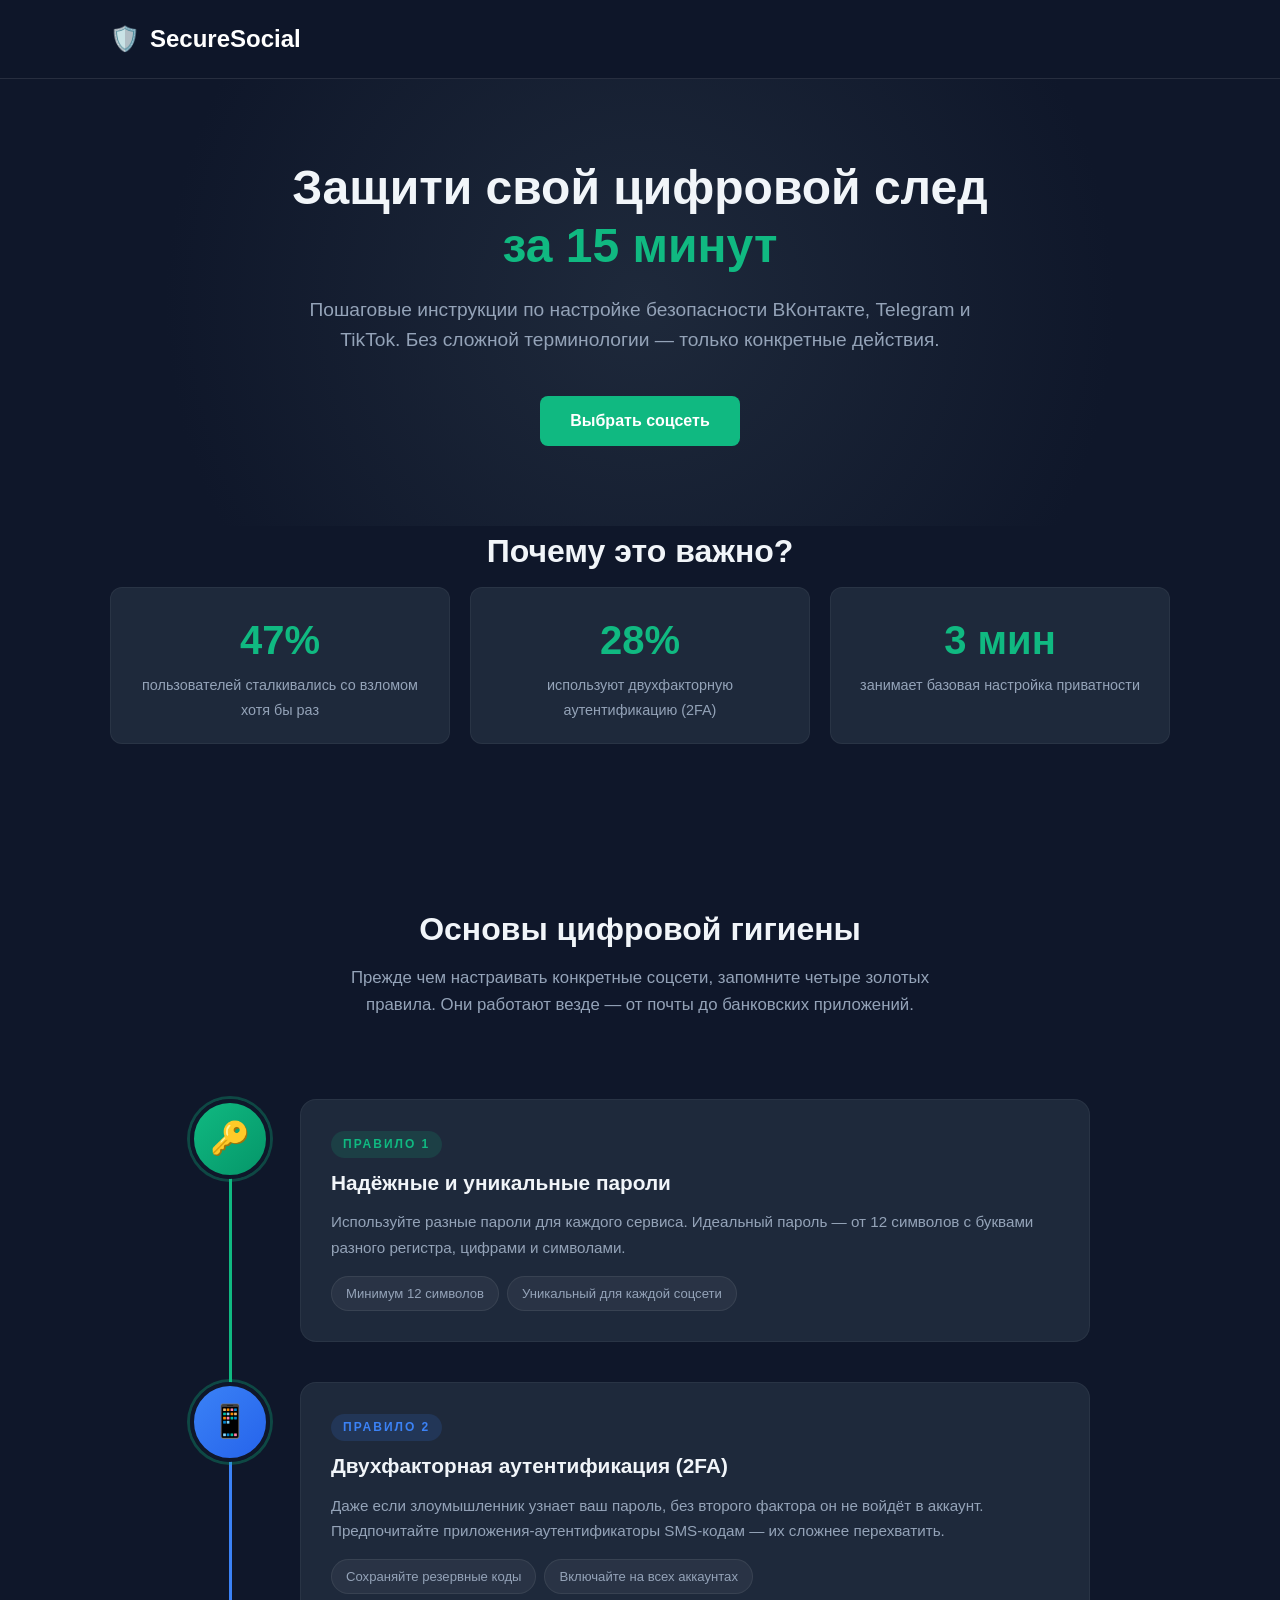
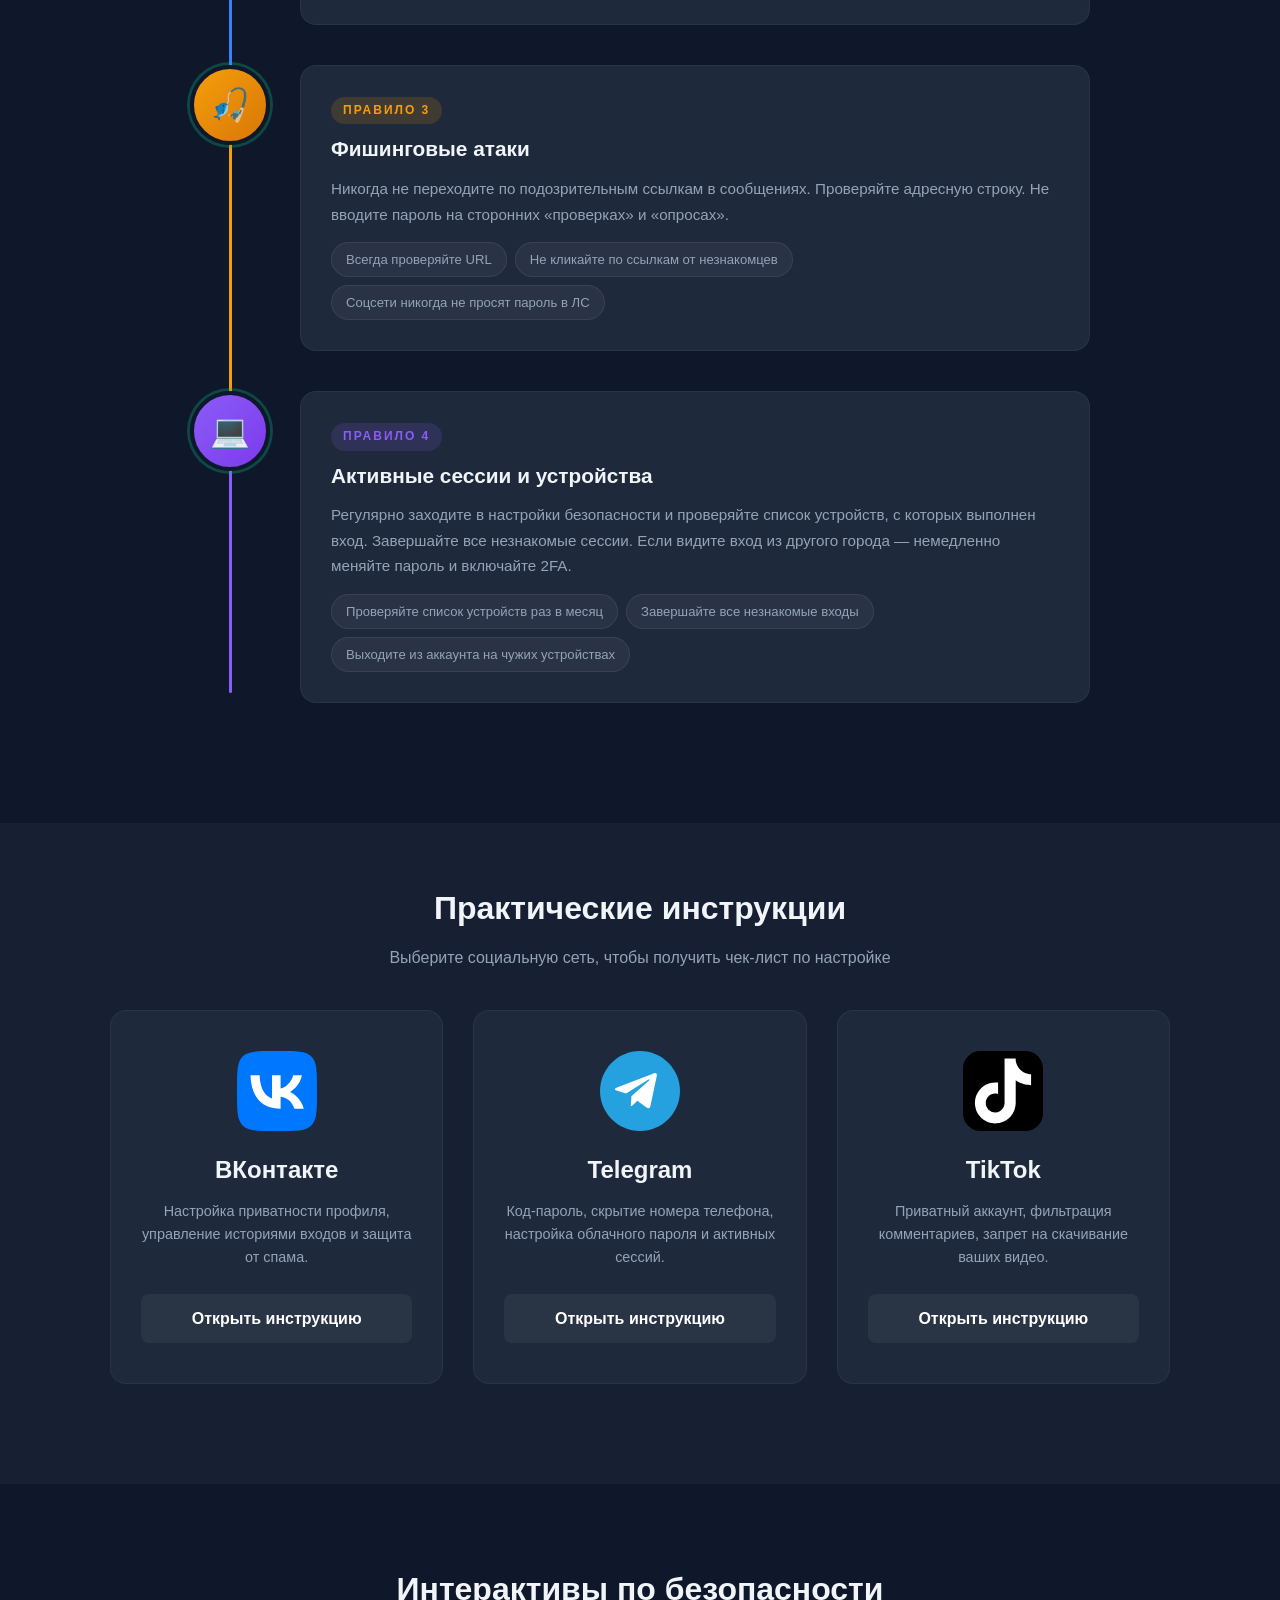
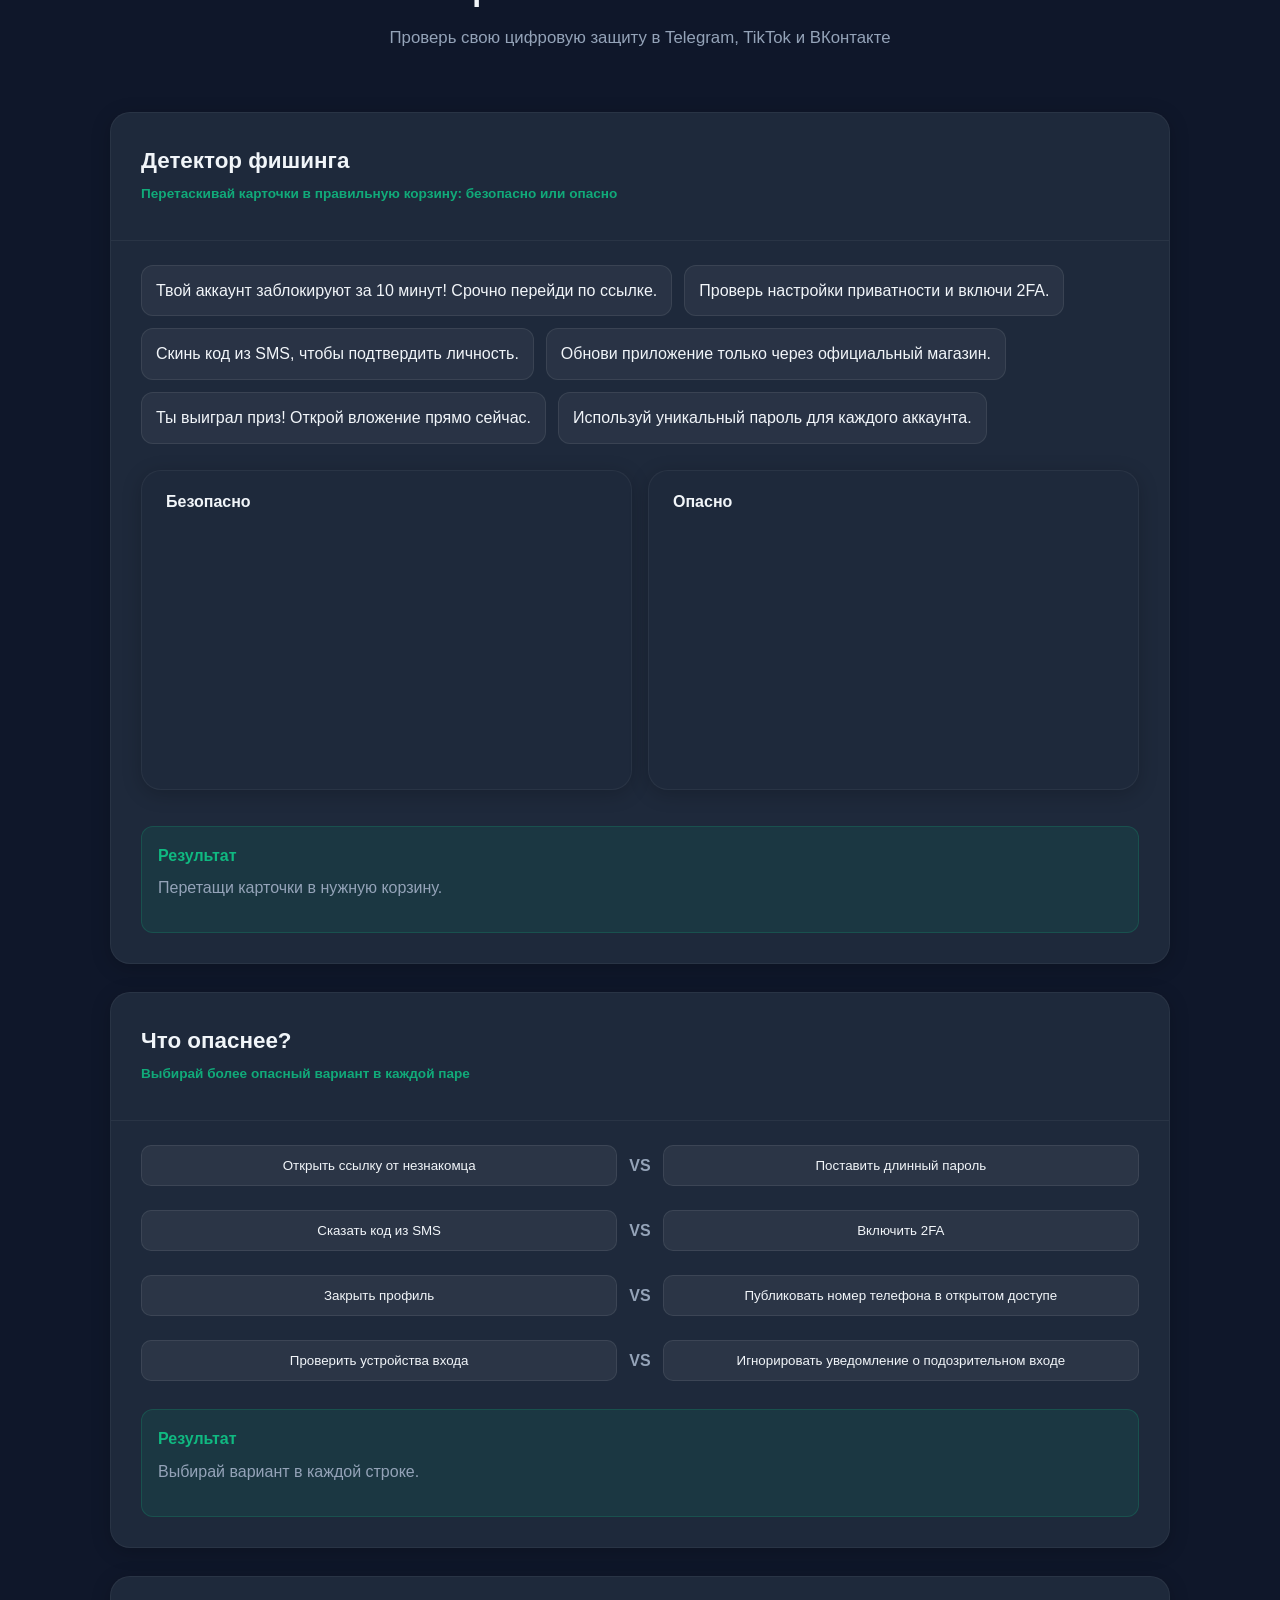
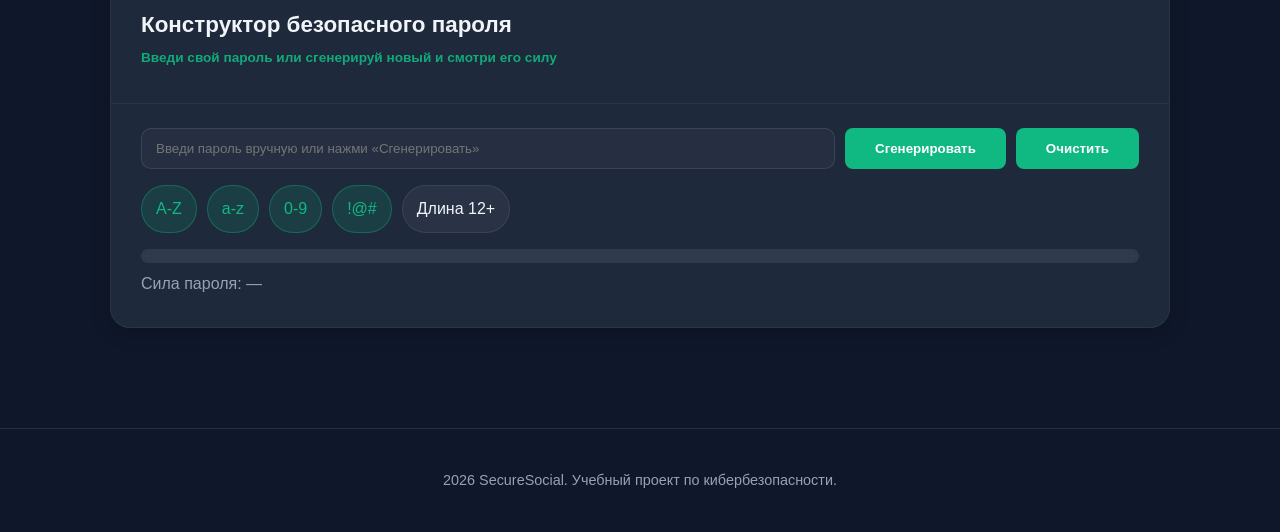
==== commit bb7afdb3: "JS interactive" ====
--- a/index.html
+++ b/index.html
@@ -45,7 +45,7 @@
         </div>
     </section>
 
-    <!-- Инфографика: Шаг первый -->
+    <!-- Инфографика -->
     <section id="theory" class="infographic-section">
         <div class="container">
             <h2 class="section-title">Основы цифровой гигиены</h2>
@@ -53,7 +53,6 @@
 
             <div class="steps-timeline">
 
-                <!-- Шаг 1: Пароли -->
                 <div class="step-item" data-color="green">
                     <div class="step-marker">
                         <span class="step-icon">🔑</span>
@@ -69,7 +68,6 @@
                     </div>
                 </div>
 
-                <!-- Шаг 2: 2FA -->
                 <div class="step-item" data-color="blue">
                     <div class="step-marker">
                         <span class="step-icon">📱</span>
@@ -77,7 +75,7 @@
                     <div class="step-content">
                         <span class="step-number">Правило 2</span>
                         <h3>Двухфакторная аутентификация (2FA)</h3>
-                        <p>Даже если злоумышленник узнает ваш пароль, без второго фактора он не войдёт в аккаунт. Предпочитайте приложения-аутентификаторы (Google Authenticator, Authy) SMS-кодам — их сложнее перехватить.</p>
+                        <p>Даже если злоумышленник узнает ваш пароль, без второго фактора он не войдёт в аккаунт. Предпочитайте приложения-аутентификаторы SMS-кодам — их сложнее перехватить.</p>
                         <div class="step-tips">
                             <span class="step-tip">Сохраняйте резервные коды</span>
                             <span class="step-tip">Включайте на всех аккаунтах</span>
@@ -85,7 +83,6 @@
                     </div>
                 </div>
 
-                <!-- Шаг 3: Фишинг -->
                 <div class="step-item" data-color="orange">
                     <div class="step-marker">
                         <span class="step-icon">🎣</span>
@@ -95,14 +92,13 @@
                         <h3>Фишинговые атаки</h3>
                         <p>Никогда не переходите по подозрительным ссылкам в сообщениях. Проверяйте адресную строку. Не вводите пароль на сторонних «проверках» и «опросах».</p>
                         <div class="step-tips">
-                            <span class="step-tip">Всегда проверяйте URL в адресной строке</span>
+                            <span class="step-tip">Всегда проверяйте URL</span>
                             <span class="step-tip">Не кликайте по ссылкам от незнакомцев</span>
                             <span class="step-tip">Соцсети никогда не просят пароль в ЛС</span>
                         </div>
                     </div>
                 </div>
 
-                <!-- Шаг 4: Сессии -->
                 <div class="step-item" data-color="purple">
                     <div class="step-marker">
                         <span class="step-icon">💻</span>
@@ -128,16 +124,15 @@
         <div class="container">
             <h2 class="section-title">Практические инструкции</h2>
             <p style="text-align: center; color: var(--text-muted); margin-bottom: 40px;">Выберите социальную сеть, чтобы получить чек-лист по настройке</p>
-            
+
             <div class="platforms-grid">
-                
-                <!-- ВКонтакте -->
+
                 <div class="platform-card vk-card">
                     <div>
                         <div class="platform-icon-wrapper">
                             <svg class="platform-svg" viewBox="0 0 48 48" fill="none" xmlns="http://www.w3.org/2000/svg">
-                                <path d="M0 23.04C0 12.1788 0 6.74826 3.37413 3.37413C6.74826 0 12.1788 0 23.04 0H24.96C35.8212 0 41.2517 0 44.6259 3.37413C48 6.74826 48 12.1788 48 23.04V24.96C48 35.8212 48 41.2517 44.6259 44.6259C41.2517 48 35.8212 48 24.96 48H23.04C12.1788 48 6.74826 48 3.37413 44.6259C0 41.2517 0 35.8212 0 24.96V23.04Z" fill="#0077FF"/>
-                                <path d="M25.54 34.5801C14.6 34.5801 8.3601 27.0801 8.1001 14.6001H13.5801C13.7601 23.7601 17.8 27.6401 21 28.4401V14.6001H26.1602V22.5001C29.3202 22.1601 32.6398 18.5601 33.7598 14.6001H38.9199C38.0599 19.4801 34.4599 23.0801 31.8999 24.5601C34.4599 25.7601 38.5601 28.9001 40.1201 34.5801H34.4399C33.2199 30.7801 30.1802 27.8401 26.1602 27.4401V34.5801H25.54Z" fill="white"/>
+                                <path d="M0 23.04C0 12.1788 0 6.74826 3.37413 3.37413C6.74826 0 12.1788 0 23.04 0H24.96C35.8212 0 41.2517 0 44.6259 3.37413C48 6.74826 48 12.1788 48 23.04V24.96C48 35.8212 48 41.2517 44.6259 44.6259C41.2517 48 35.8212 48 24.96 48H23.04C12.1788 48 6.74826 48 3.37413 44.6259C0 41.2517 0 35.8212 0 24.96V23.04Z" fill="#0077FF" />
+                                <path d="M25.54 34.5801C14.6 34.5801 8.3601 27.0801 8.1001 14.6001H13.5801C13.7601 23.7601 17.8 27.6401 21 28.4401V14.6001H26.1602V22.5001C29.3202 22.1601 32.6398 18.5601 33.7598 14.6001H38.9199C38.0599 19.4801 34.4599 23.0801 31.8999 24.5601C34.4599 25.7601 38.5601 28.9001 40.1201 34.5801H34.4399C33.2199 30.7801 30.1802 27.8401 26.1602 27.4401V34.5801H25.54Z" fill="white" />
                             </svg>
                         </div>
                         <h3>ВКонтакте</h3>
@@ -146,13 +141,12 @@
                     <a href="vksecure.html" class="platform-btn">Открыть инструкцию</a>
                 </div>
 
-                <!-- Telegram -->
                 <div class="platform-card tg-card">
                     <div>
                         <div class="platform-icon-wrapper">
                             <svg class="platform-svg" viewBox="0 0 48 48" xmlns="http://www.w3.org/2000/svg">
-                                <path d="M0 24C0 10.745 10.745 0 24 0s24 10.745 24 24-10.745 24-24 24S0 37.255 0 24z" fill="#24A1DE"/>
-                                <path d="M33.95 15.57l-3.73 17.58c-.28 1.26-1.03 1.57-2.08.97l-5.75-4.24-2.77 2.66c-.31.31-.57.57-1.17.57l.41-5.9 10.73-9.69c.47-.41-.1-.65-.73-.23L15.6 25.55l-5.7-1.78c-1.24-.39-1.26-1.24.26-1.83l22.32-8.6c1.03-.38 1.93.26 1.6 1.82l-.13.01z" fill="white"/>
+                                <path d="M0 24C0 10.745 10.745 0 24 0s24 10.745 24 24-10.745 24-24 24S0 37.255 0 24z" fill="#24A1DE" />
+                                <path d="M33.95 15.57l-3.73 17.58c-.28 1.26-1.03 1.57-2.08.97l-5.75-4.24-2.77 2.66c-.31.31-.57.57-1.17.57l.41-5.9 10.73-9.69c.47-.41-.1-.65-.73-.23L15.6 25.55l-5.7-1.78c-1.24-.39-1.26-1.24.26-1.83l22.32-8.6c1.03-.38 1.93.26 1.6 1.82l-.13.01z" fill="white" />
                             </svg>
                         </div>
                         <h3>Telegram</h3>
@@ -161,13 +155,12 @@
                     <a href="tgSecure.html" class="platform-btn">Открыть инструкцию</a>
                 </div>
 
-                <!-- TikTok -->
                 <div class="platform-card tt-card">
                     <div>
                         <div class="platform-icon-wrapper">
                             <svg class="platform-svg" xmlns="http://www.w3.org/2000/svg" viewBox="0 0 96 96" fill="none">
-                                <rect width="96" height="96" rx="21" fill="black"/>
-                                <path d="M73.31 25.7456C72.785 25.4743 72.274 25.1769 71.7788 24.8545C70.3389 23.9025 69.0186 22.7808 67.8465 21.5135C64.9139 18.158 63.8186 14.7538 63.4151 12.3705H63.4313C63.0943 10.3921 63.2337 9.11214 63.2547 9.11214H49.8974V60.7624C49.8974 61.4558 49.8974 62.1412 49.8682 62.8185C49.8682 62.9027 49.8601 62.9805 49.8553 63.0712C49.8553 63.1085 49.8553 63.1474 49.8472 63.1863C49.8472 63.196 49.8472 63.2057 49.8472 63.2154C49.7064 65.0686 49.1123 66.8588 48.1173 68.4286C47.1222 69.9983 45.7566 71.2994 44.1407 72.2175C42.4565 73.1757 40.5517 73.6782 38.614 73.6757C32.3906 73.6757 27.3468 68.6011 27.3468 62.334C27.3468 56.0669 32.3906 50.9923 38.614 50.9923C39.7921 50.9912 40.9629 51.1766 42.083 51.5415L42.0992 37.9412C38.6989 37.502 35.2444 37.7722 31.9538 38.7348C28.6631 39.6975 25.6077 41.3317 22.9802 43.5343C20.678 45.5346 18.7425 47.9214 17.2608 50.5872C16.6969 51.5594 14.5695 55.4658 14.3119 61.8058C14.1499 65.4044 15.2306 69.1326 15.7458 70.6734V70.7058C16.0699 71.6132 17.3256 74.7094 19.372 77.3197C21.0221 79.4135 22.9716 81.2527 25.1579 82.7783V82.7459L25.1903 82.7783C31.6567 87.1724 38.8263 86.884 38.8263 86.884C40.0674 86.8338 44.2249 86.884 48.9463 84.6464C54.183 82.1658 57.1642 78.47 57.1642 78.47C59.0688 76.2618 60.5832 73.7452 61.6426 71.0282C62.8513 67.8509 63.2547 64.0401 63.2547 62.5171V35.1155C63.4168 35.2127 65.5749 36.6401 65.5749 36.6401C65.5749 36.6401 68.6842 38.633 73.5352 39.9309C77.0155 40.8544 81.7045 41.0488 81.7045 41.0488V27.7887C80.0615 27.9669 76.7255 27.4485 73.31 25.7456Z" fill="white"/>
+                                <rect width="96" height="96" rx="21" fill="black" />
+                                <path d="M73.31 25.7456C72.785 25.4743 72.274 25.1769 71.7788 24.8545C70.3389 23.9025 69.0186 22.7808 67.8465 21.5135C64.9139 18.158 63.8186 14.7538 63.4151 12.3705H63.4313C63.0943 10.3921 63.2337 9.11214 63.2547 9.11214H49.8974V60.7624C49.8974 61.4558 49.8974 62.1412 49.8682 62.8185C49.8682 62.9027 49.8601 62.9805 49.8553 63.0712C49.8553 63.1085 49.8553 63.1474 49.8472 63.1863C49.8472 63.196 49.8472 63.2057 49.8472 63.2154C49.7064 65.0686 49.1123 66.8588 48.1173 68.4286C47.1222 69.9983 45.7566 71.2994 44.1407 72.2175C42.4565 73.1757 40.5517 73.6782 38.614 73.6757C32.3906 73.6757 27.3468 68.6011 27.3468 62.334C27.3468 56.0669 32.3906 50.9923 38.614 50.9923C39.7921 50.9912 40.9629 51.1766 42.083 51.5415L42.0992 37.9412C38.6989 37.502 35.2444 37.7722 31.9538 38.7348C28.6631 39.6975 25.6077 41.3317 22.9802 43.5343C20.678 45.5346 18.7425 47.9214 17.2608 50.5872C16.6969 51.5594 14.5695 55.4658 14.3119 61.8058C14.1499 65.4044 15.2306 69.1326 15.7458 70.6734V70.7058C16.0699 71.6132 17.3256 74.7094 19.372 77.3197C21.0221 79.4135 22.9716 81.2527 25.1579 82.7783V82.7459L25.1903 82.7783C31.6567 87.1724 38.8263 86.884 38.8263 86.884C40.0674 86.8338 44.2249 86.884 48.9463 84.6464C54.183 82.1658 57.1642 78.47 57.1642 78.47C59.0688 76.2618 60.5832 73.7452 61.6426 71.0282C62.8513 67.8509 63.2547 64.0401 63.2547 62.5171V35.1155C63.4168 35.2127 65.5749 36.6401 65.5749 36.6401C65.5749 36.6401 68.6842 38.633 73.5352 39.9309C77.0155 40.8544 81.7045 41.0488 81.7045 41.0488V27.7887C80.0615 27.9669 76.7255 27.4485 73.31 25.7456Z" fill="white" />
                             </svg>
                         </div>
                         <h3>TikTok</h3>
@@ -180,6 +173,96 @@
         </div>
     </section>
 
+    <!-- Интерактивы -->
+    <section class="infographic-section interactive-section">
+        <div class="container">
+            <h2 class="section-title">Интерактивы по безопасности</h2>
+            <p class="section-subtitle">Проверь свою цифровую защиту в Telegram, TikTok и ВКонтакте</p>
+
+            <!-- Детектор фишинга -->
+            <div class="step-card interactive-card">
+                <div class="step-header">
+                    <div class="step-header-text">
+                        <h3>Детектор фишинга</h3>
+                        <span class="tagline">Перетаскивай карточки в правильную корзину: безопасно или опасно</span>
+                    </div>
+                </div>
+
+                <div class="step-instruction">
+                    <div class="drag-game">
+                        <div class="cards" id="cardsContainer"></div>
+
+                        <div class="drop-zones">
+                            <div class="step-card drop-zone" data-answer="safe">
+                                <h4>Безопасно</h4>
+                                <div class="zone-list" id="safeZone"></div>
+                            </div>
+
+                            <div class="step-card drop-zone" data-answer="danger">
+                                <h4>Опасно</h4>
+                                <div class="zone-list" id="dangerZone"></div>
+                            </div>
+                        </div>
+
+                        <div class="tip-box result" id="dragResult">
+                            <h4>Результат</h4>
+                            <p>Перетащи карточки в нужную корзину.</p>
+                        </div>
+                    </div>
+                </div>
+            </div>
+
+            <!-- Что опаснее? -->
+            <div class="step-card interactive-card">
+                <div class="step-header">
+                    <div class="step-header-text">
+                        <h3>Что опаснее?</h3>
+                        <span class="tagline">Выбирай более опасный вариант в каждой паре</span>
+                    </div>
+                </div>
+
+                <div class="step-instruction">
+                    <div class="compare-game" id="compareGame"></div>
+
+                    <div class="tip-box result" id="compareResult">
+                        <h4>Результат</h4>
+                        <p>Выбирай вариант в каждой строке.</p>
+                    </div>
+                </div>
+            </div>
+
+            <!-- Конструктор пароля -->
+            <div class="step-card interactive-card">
+                <div class="step-header">
+                    <div class="step-header-text">
+                        <h3>Конструктор безопасного пароля</h3>
+                        <span class="tagline">Введи свой пароль или сгенерируй новый и смотри его силу</span>
+                    </div>
+                </div>
+
+                <div class="step-instruction">
+                    <div class="password-builder">
+                        <div class="password-output">
+                            <input type="text" id="passwordInput" placeholder="Введи пароль вручную или нажми «Сгенерировать»">
+                            <button id="generatePasswordBtn" class="btn" type="button">Сгенерировать</button>
+                            <button id="clearPasswordBtn" class="btn" type="button">Очистить</button>
+                        </div>
+
+                        <div class="password-parts" id="passwordParts"></div>
+
+                        <div class="password-meter">
+                            <div class="meter-bar">
+                                <div class="meter-fill" id="meterFill"></div>
+                            </div>
+                            <div class="meter-text" id="meterText">Сила пароля: —</div>
+                        </div>
+                    </div>
+                </div>
+            </div>
+
+        </div>
+    </section>
+
     <!-- Подвал -->
     <footer id="about">
         <div class="container">
@@ -187,5 +270,6 @@
         </div>
     </footer>
 
+    <script src="common.js"></script>
 </body>
-</html>+</html>
--- a/styles.css
+++ b/styles.css
@@ -6,15 +6,22 @@
     --text-muted: #94a3b8;
     --accent: #10b981;
     --accent-hover: #059669;
-    
     --vk-color: #0077FF;
     --tg-color: #24A1DE;
     --tt-color: #ff0050;
-    --platform-color: var(--vk-color); /* Default */
-}
-
-* { margin: 0; padding: 0; box-sizing: border-box; }
-html { scroll-behavior: smooth; }
+    --platform-color: var(--vk-color);
+}
+
+* {
+    margin: 0;
+    padding: 0;
+    box-sizing: border-box;
+}
+
+html {
+    scroll-behavior: smooth;
+}
+
 body {
     font-family: 'Segoe UI', Tahoma, Geneva, Verdana, sans-serif;
     background-color: var(--bg-color);
@@ -23,160 +30,292 @@
     overflow-x: hidden;
     min-height: 100vh;
 }
-a { text-decoration: none; color: inherit; transition: 0.3s; }
-ul { list-style: none; }
-.container { max-width: 1100px; margin: 0 auto; padding: 0 20px; }
+
+a {
+    text-decoration: none;
+    color: inherit;
+    transition: 0.3s;
+}
+
+ul {
+    list-style: none;
+}
+
+.container {
+    max-width: 1100px;
+    margin: 0 auto;
+    padding: 0 20px;
+}
 
 /* === ШАПКА === */
 header {
-    padding: 20px 0; border-bottom: 1px solid rgba(255,255,255,0.1);
-    position: sticky; top: 0; background: rgba(15, 23, 42, 0.95);
-    backdrop-filter: blur(5px); z-index: 100;
-}
-.nav-wrapper { display: flex; justify-content: space-between; align-items: center; }
-.logo { font-size: 1.5rem; font-weight: 700; color: var(--accent); display: flex; align-items: center; gap: 10px; }
-.logo span { color: white; }
-.back-btn { display: inline-flex; align-items: center; gap: 8px; padding: 8px 16px; border-radius: 8px; background: rgba(255,255,255,0.05); color: var(--text-muted); font-size: 0.9rem; }
-.back-btn:hover { background: rgba(255,255,255,0.1); color: var(--text-main); }
+    padding: 20px 0;
+    border-bottom: 1px solid rgba(255,255,255,0.1);
+    position: sticky;
+    top: 0;
+    background: rgba(15, 23, 42, 0.95);
+    backdrop-filter: blur(5px);
+    z-index: 100;
+}
+
+.nav-wrapper {
+    display: flex;
+    justify-content: space-between;
+    align-items: center;
+}
+
+.logo {
+    font-size: 1.5rem;
+    font-weight: 700;
+    color: var(--accent);
+    display: flex;
+    align-items: center;
+    gap: 10px;
+}
+
+    .logo span {
+        color: white;
+    }
+
+.back-btn,
+.back-to-top {
+    display: inline-flex;
+    align-items: center;
+    gap: 8px;
+    padding: 8px 16px;
+    border-radius: 8px;
+    background: rgba(255,255,255,0.05);
+    color: var(--text-muted);
+    font-size: 0.9rem;
+    border: none;
+    transition: background 0.3s ease, color 0.3s ease, opacity 0.3s ease, visibility 0.3s ease;
+}
+
+    .back-btn:hover,
+    .back-to-top:hover {
+        background: rgba(255,255,255,0.1);
+        color: var(--text-main);
+    }
+
+.back-to-top {
+    position: fixed;
+    right: 20px;
+    bottom: 20px;
+    opacity: 0;
+    visibility: hidden;
+    z-index: 1000;
+}
+
+    .back-to-top.show {
+        opacity: 1;
+        visibility: visible;
+    }
 
 /* === ЗАГОЛОВОК === */
-.page-header { padding: 50px 0 30px; text-align: center; }
-.platform-badge { display: inline-flex; align-items: center; gap: 8px; background: rgba(0, 119, 255, 0.15); color: var(--platform-color); padding: 6px 16px; border-radius: 20px; font-size: 0.85rem; font-weight: 600; margin-bottom: 16px; }
-.page-header h1 { font-size: 2.2rem; margin-bottom: 12px; line-height: 1.2; }
-.page-header p { color: var(--text-muted); max-width: 600px; margin: 0 auto; font-size: 1.05rem; }
-
-/* 🔘 ПЕРЕКЛЮЧАТЕЛЬ ВИДА */
-.view-switcher { display: flex; justify-content: center; gap: 12px; margin-bottom: 30px; }
-.switch-label { display: flex; align-items: center; gap: 8px; padding: 10px 20px; background: var(--card-bg); border: 1px solid rgba(255,255,255,0.08); border-radius: 10px; cursor: pointer; font-size: 0.9rem; color: var(--text-muted); transition: all 0.3s ease; user-select: none; }
-.switch-label:hover { background: var(--card-bg-light); }
-.switch-label input { display: none; }
-.switch-label span { position: relative; padding-left: 4px; }
-.switch-label input:checked + span::before { content: ''; position: absolute; left: -4px; top: 50%; transform: translateY(-50%); width: 6px; height: 6px; background: var(--accent); border-radius: 50%; }
-.switch-label input:checked + span { color: var(--text-main); font-weight: 600; }
-.switch-label:has(input:checked) { background: rgba(16, 185, 129, 0.1); border-color: rgba(16, 185, 129, 0.3); }
+.page-header {
+    padding: 50px 0 30px;
+    text-align: center;
+}
+
+.platform-badge {
+    display: inline-flex;
+    align-items: center;
+    gap: 8px;
+    background: rgba(0, 119, 255, 0.15);
+    color: var(--platform-color);
+    padding: 6px 16px;
+    border-radius: 20px;
+    font-size: 0.85rem;
+    font-weight: 600;
+    margin-bottom: 16px;
+}
+
+.page-header h1 {
+    font-size: 2.2rem;
+    margin-bottom: 12px;
+    line-height: 1.2;
+}
+
+.page-header p {
+    color: var(--text-muted);
+    max-width: 600px;
+    margin: 0 auto;
+    font-size: 1.05rem;
+}
 
 /* === НАВИГАЦИЯ === */
-.steps-nav { display: flex; gap: 10px; padding: 10px 0 30px; overflow-x: auto; scrollbar-width: none; justify-content: center; flex-wrap: wrap; }
-.steps-nav::-webkit-scrollbar { display: none; }
-.steps-nav a { display: flex; align-items: center; gap: 6px; padding: 10px 16px; border-radius: 10px; background: var(--card-bg); border: 1px solid rgba(255,255,255,0.05); font-size: 0.9rem; color: var(--text-muted); white-space: nowrap; transition: all 0.3s ease; }
-.steps-nav a:hover { background: var(--card-bg-light); color: white; transform: translateY(-2px); }
-.steps-nav a.active { background: rgba(16, 185, 129, 0.15); color: var(--accent); border-color: rgba(16, 185, 129, 0.3); font-weight: 600; }
-.step-num-circle { width: 24px; height: 24px; border-radius: 50%; background: rgba(255,255,255,0.1); display: flex; align-items: center; justify-content: center; font-size: 0.7rem; font-weight: 700; }
-.steps-nav a.active .step-num-circle { background: var(--accent); color: white; }
+.steps-nav {
+    display: flex;
+    gap: 10px;
+    padding: 10px 0 30px;
+    overflow-x: auto;
+    scrollbar-width: none;
+    justify-content: center;
+    flex-wrap: wrap;
+}
+
+    .steps-nav::-webkit-scrollbar {
+        display: none;
+    }
+
+    .steps-nav a {
+        display: flex;
+        align-items: center;
+        gap: 6px;
+        padding: 10px 16px;
+        border-radius: 10px;
+        background: var(--card-bg);
+        border: 1px solid rgba(255,255,255,0.05);
+        font-size: 0.9rem;
+        color: var(--text-muted);
+        white-space: nowrap;
+        transition: all 0.3s ease;
+    }
+
+        .steps-nav a:hover {
+            background: var(--card-bg-light);
+            color: white;
+            transform: translateY(-2px);
+        }
+
+        .steps-nav a.active {
+            background: rgba(16, 185, 129, 0.15);
+            color: var(--accent);
+            border-color: rgba(16, 185, 129, 0.3);
+            font-weight: 600;
+        }
+
+.step-num-circle {
+    width: 24px;
+    height: 24px;
+    border-radius: 50%;
+    background: rgba(255,255,255,0.1);
+    display: flex;
+    align-items: center;
+    justify-content: center;
+    font-size: 0.7rem;
+    font-weight: 700;
+}
+
+.steps-nav a.active .step-num-circle {
+    background: var(--accent);
+    color: white;
+}
 
 /* === ШАГИ === */
-.step-section { margin-bottom: 50px; scroll-margin-top: 100px; }
-.step-card { background: var(--card-bg); border-radius: 20px; border: 1px solid rgba(255,255,255,0.05); overflow: hidden; box-shadow: 0 4px 20px rgba(0,0,0,0.2); }
-.step-header { padding: 30px; border-bottom: 1px solid rgba(255,255,255,0.05); display: flex; align-items: center; gap: 20px; }
-.step-header-num { flex-shrink: 0; width: 50px; height: 50px; border-radius: 14px; background: linear-gradient(135deg, var(--accent), #059669); display: flex; align-items: center; justify-content: center; font-size: 1.3rem; font-weight: 800; box-shadow: 0 4px 12px rgba(16, 185, 129, 0.25); color: white; }
-.step-header-text h2 { font-size: 1.5rem; margin-bottom: 4px; }
-.step-header-text .tagline { color: var(--accent); font-size: 0.85rem; font-weight: 600; opacity: 0.9; display: block; margin-bottom: 5px; }
-
-.step-instruction { padding: 30px; }
-.step-instruction p { color: var(--text-muted); margin-bottom: 15px; line-height: 1.7; }
-.path-box { background: rgba(255,255,255,0.03); padding: 12px 16px; border-radius: 8px; font-family: 'Consolas', 'Courier New', monospace; font-size: 0.9rem; color: var(--text-main); border-left: 3px solid var(--platform-color); margin-bottom: 20px; display: flex; align-items: center; flex-wrap: wrap; gap: 6px; }
-.path-box .arrow { color: var(--accent); }
-.tip-box { background: rgba(16, 185, 129, 0.1); border: 1px solid rgba(16, 185, 129, 0.2); border-radius: 12px; padding: 16px; margin-top: 20px; }
-.tip-box h4 { color: var(--accent); margin-bottom: 6px; display: flex; align-items: center; gap: 8px; }
-
-/* 🖼️ УМНАЯ СЕТКА КАРТИНОК */
-.screenshots-list {
-    display: grid;
-    grid-template-columns: repeat(auto-fit, minmax(260px, 1fr));
+.step-section {
+    margin-bottom: 50px;
+    scroll-margin-top: 100px;
+}
+
+.step-card {
+    background: var(--card-bg);
+    border-radius: 20px;
+    border: 1px solid rgba(255,255,255,0.05);
+    overflow: hidden;
+    box-shadow: 0 4px 20px rgba(0,0,0,0.2);
+}
+
+.step-header {
+    padding: 30px;
+    border-bottom: 1px solid rgba(255,255,255,0.05);
+    display: flex;
+    align-items: center;
     gap: 20px;
+}
+
+.step-header-text h2,
+.step-header-text h3 {
+    margin: 0;
+}
+
+.step-header-text h2 {
+    font-size: 1.5rem;
+    margin-bottom: 4px;
+}
+
+.step-header-text h3 {
+    font-size: 1.4rem;
+    margin-bottom: 4px;
+}
+
+.step-header-text .tagline {
+    color: var(--accent);
+    font-size: 0.85rem;
+    font-weight: 600;
+    opacity: 0.9;
+    display: block;
+    margin-bottom: 5px;
+}
+
+.step-instruction {
     padding: 30px;
-    background: #162032;
-    border-top: 1px solid rgba(255,255,255,0.05);
-    justify-content: center;
-    align-items: center;
-}
-
-/* Режим ПК: Делаем колонки шире */
-body.view-pc .screenshots-list {
-    grid-template-columns: repeat(auto-fit, minmax(480px, 1fr));
-}
-
-.img-view {
-    display: block;
-    width: 100%;
-    height: auto;
+}
+
+    .step-instruction p {
+        color: var(--text-muted);
+        margin-bottom: 15px;
+        line-height: 1.7;
+    }
+
+.path-box {
+    background: rgba(255,255,255,0.03);
+    padding: 12px 16px;
+    border-radius: 8px;
+    font-family: 'Consolas', 'Courier New', monospace;
+    font-size: 0.9rem;
+    color: var(--text-main);
+    border-left: 3px solid var(--platform-color);
+    margin-bottom: 20px;
+    display: flex;
+    align-items: center;
+    flex-wrap: wrap;
+    gap: 6px;
+}
+
+    .path-box .arrow {
+        color: var(--accent);
+    }
+
+.tip-box {
+    background: rgba(16, 185, 129, 0.1);
+    border: 1px solid rgba(16, 185, 129, 0.2);
     border-radius: 12px;
-    box-shadow: 0 4px 12px rgba(0,0,0,0.3);
-    background: #111827;
-    transition: transform 0.2s;
-}
-.img-view:hover { transform: translateY(-3px); }
-
-/* Логика скрытия/показа */
-body.view-phone .img-phone { display: block; }
-body.view-phone .img-pc { display: none; }
-body.view-pc .img-phone { display: none; }
-body.view-pc .img-pc { display: block; }
-
-/* === КНОПКА И ФУТЕР === */
-.next-area { text-align: center; padding: 40px 0 80px; }
-.btn-next { display: inline-flex; align-items: center; justify-content: center; gap: 10px; padding: 16px 40px; background: var(--accent); color: white; font-size: 1.1rem; font-weight: 700; border-radius: 12px; border: none; cursor: pointer; transition: 0.3s; box-shadow: 0 4px 15px rgba(16, 185, 129, 0.3); }
-.btn-next:hover { background: var(--accent-hover); transform: translateY(-3px); }
-footer { text-align: center; padding: 30px 0; border-top: 1px solid rgba(255,255,255,0.1); color: var(--text-muted); font-size: 0.9rem; background: rgba(15, 23, 42, 0.5); }
-
-/* === АДАПТИВНОСТЬ === */
-@media (max-width: 900px) {
-    .steps-nav { justify-content: flex-start; padding: 10px 20px 30px; margin: 0; overflow-x: auto; flex-wrap: nowrap; }
-    .steps-nav a { flex: 0 0 auto; }
-}
-@media (max-width: 768px) {
-    .page-header h1 { font-size: 1.8rem; }
-    .step-header { padding: 20px; flex-direction: column; align-items: flex-start; gap: 15px; }
-    .step-instruction { padding: 20px; }
-    .screenshots-list { padding: 15px; gap: 12px; grid-template-columns: repeat(auto-fit, minmax(150px, 1fr)); }
-    body.view-pc .screenshots-list { grid-template-columns: repeat(auto-fit, minmax(280px, 1fr)); }
-    .step-header-num { width: 44px; height: 44px; font-size: 1.1rem; }
-    .step-header-text h2 { font-size: 1.35rem; }
-}
-@media (max-width: 480px) {
-    .page-header h1 { font-size: 1.5rem; }
-    .container { padding: 0 16px; }
-    .nav-wrapper { padding: 0 16px; }
-    .step-header-num { width: 40px; height: 40px; font-size: 1rem; }
-    .path-box { font-size: 0.8rem; padding: 10px; }
-    .btn-next { width: 100%; font-size: 1rem; }
-    
-    /* 📱 НА МОБИЛЬНЫХ ДЛЯ ТЕЛЕФОНА: Сетка 2 колонки */
-    body.view-phone .screenshots-list {
-        grid-template-columns: repeat(2, 1fr);
-    }
-    /* 💻 НА МОБИЛЬНЫХ ДЛЯ ПК: СТРОГО 1 КОЛОНКА */
-    body.view-pc .screenshots-list {
-        grid-template-columns: 1fr;
-    }
-}
-
-/* Платформ-специфические цвета */
-.platform-vk { --platform-color: var(--vk-color); }
-.platform-tg { --platform-color: var(--tg-color); }
-.platform-tt { --platform-color: var(--tt-color); }
-
-/* === ГЛАВНЫЙ ЭКРАН (HERO) === */
+    padding: 16px;
+    margin-top: 20px;
+}
+
+    .tip-box h4 {
+        color: var(--accent);
+        margin-bottom: 6px;
+        display: flex;
+        align-items: center;
+        gap: 8px;
+    }
+
+/* === ГЛАВНЫЙ ЭКРАН === */
 .hero {
     padding: 80px 0;
     text-align: center;
     background: radial-gradient(circle at center, #1e293b 0%, #0f172a 70%);
 }
 
-.hero h1 {
-    font-size: 3rem;
-    margin-bottom: 20px;
-    line-height: 1.2;
-}
-
-.hero h1 span { color: var(--accent); }
-
-.hero p {
-    font-size: 1.2rem;
-    color: var(--text-muted);
-    max-width: 700px;
-    margin: 0 auto 40px;
-}
+    .hero h1 {
+        font-size: 3rem;
+        margin-bottom: 20px;
+        line-height: 1.2;
+    }
+
+        .hero h1 span {
+            color: var(--accent);
+        }
+
+    .hero p {
+        font-size: 1.2rem;
+        color: var(--text-muted);
+        max-width: 700px;
+        margin: 0 auto 40px;
+    }
 
 .btn {
     display: inline-block;
@@ -189,7 +328,10 @@
     cursor: pointer;
 }
 
-.btn:hover { background-color: var(--accent-hover); transform: translateY(-2px); }
+    .btn:hover {
+        background-color: var(--accent-hover);
+        transform: translateY(-2px);
+    }
 
 /* === СТАТИСТИКА === */
 .stats {
@@ -214,9 +356,12 @@
     display: block;
 }
 
-.stat-desc { font-size: 0.9rem; color: var(--text-muted); }
-
-/* === СЕКЦИЯ ИНФОГРАФИКИ (Шаги) === */
+.stat-desc {
+    font-size: 0.9rem;
+    color: var(--text-muted);
+}
+
+/* === СЕКЦИЯ ИНФОГРАФИКИ === */
 .infographic-section {
     padding: 80px 0 100px;
 }
@@ -244,28 +389,17 @@
     margin: 0 auto;
 }
 
-/* Вертикальная линия-таймлайн */
-.steps-timeline::before {
-    content: '';
-    position: absolute;
-    left: 39px;
-    top: 30px;
-    bottom: 30px;
-    width: 3px;
-    background: linear-gradient(
-        to bottom,
-        var(--accent) 0%,
-        var(--accent) 25%,
-        #3b82f6 25%,
-        #3b82f6 50%,
-        #f59e0b 50%,
-        #f59e0b 75%,
-        #8b5cf6 75%,
-        #8b5cf6 100%
-    );
-    border-radius: 3px;
-    z-index: 0;
-}
+    .steps-timeline::before {
+        content: '';
+        position: absolute;
+        left: 39px;
+        top: 30px;
+        bottom: 30px;
+        width: 3px;
+        background: linear-gradient( to bottom, var(--accent) 0%, var(--accent) 25%, #3b82f6 25%, #3b82f6 50%, #f59e0b 50%, #f59e0b 75%, #8b5cf6 75%, #8b5cf6 100% );
+        border-radius: 3px;
+        z-index: 0;
+    }
 
 .step-item {
     display: flex;
@@ -278,13 +412,27 @@
     animation: fadeStepIn 0.6s ease forwards;
 }
 
-.step-item:nth-child(1) { animation-delay: 0.1s; }
-.step-item:nth-child(2) { animation-delay: 0.25s; }
-.step-item:nth-child(3) { animation-delay: 0.4s; }
-.step-item:nth-child(4) { animation-delay: 0.55s; }
+    .step-item:nth-child(1) {
+        animation-delay: 0.1s;
+    }
+
+    .step-item:nth-child(2) {
+        animation-delay: 0.25s;
+    }
+
+    .step-item:nth-child(3) {
+        animation-delay: 0.4s;
+    }
+
+    .step-item:nth-child(4) {
+        animation-delay: 0.55s;
+    }
 
 @keyframes fadeStepIn {
-    to { opacity: 1; transform: translateY(0); }
+    to {
+        opacity: 1;
+        transform: translateY(0);
+    }
 }
 
 .step-marker {
@@ -301,9 +449,9 @@
     box-shadow: 0 0 0 3px rgba(16, 185, 129, 0.3);
 }
 
-.step-marker .step-icon {
-    font-size: 2rem;
-}
+    .step-marker .step-icon {
+        font-size: 2rem;
+    }
 
 .step-content {
     flex: 1;
@@ -315,10 +463,10 @@
     z-index: 2;
 }
 
-.step-content:hover {
-    transform: translateY(-4px);
-    box-shadow: 0 12px 30px rgba(0,0,0,0.3);
-}
+    .step-content:hover {
+        transform: translateY(-4px);
+        box-shadow: 0 12px 30px rgba(0,0,0,0.3);
+    }
 
 .step-number {
     display: inline-block;
@@ -346,6 +494,7 @@
 .step-item[data-color="green"] .step-marker {
     background: linear-gradient(135deg, #10b981, #059669);
 }
+
 .step-item[data-color="green"] .step-number {
     background: rgba(16, 185, 129, 0.15);
     color: #10b981;
@@ -354,6 +503,7 @@
 .step-item[data-color="blue"] .step-marker {
     background: linear-gradient(135deg, #3b82f6, #2563eb);
 }
+
 .step-item[data-color="blue"] .step-number {
     background: rgba(59, 130, 246, 0.15);
     color: #3b82f6;
@@ -362,6 +512,7 @@
 .step-item[data-color="orange"] .step-marker {
     background: linear-gradient(135deg, #f59e0b, #d97706);
 }
+
 .step-item[data-color="orange"] .step-number {
     background: rgba(245, 158, 11, 0.15);
     color: #f59e0b;
@@ -370,12 +521,13 @@
 .step-item[data-color="purple"] .step-marker {
     background: linear-gradient(135deg, #8b5cf6, #7c3aed);
 }
+
 .step-item[data-color="purple"] .step-number {
     background: rgba(139, 92, 246, 0.15);
     color: #8b5cf6;
 }
 
-/* Подсказки-теги внутри карточки */
+/* Теги */
 .step-tips {
     display: flex;
     flex-wrap: wrap;
@@ -419,11 +571,11 @@
     justify-content: space-between;
 }
 
-.platform-card:hover {
-    transform: translateY(-7px);
-    box-shadow: 0 10px 30px rgba(0,0,0,0.3);
-    border-color: rgba(255,255,255,0.1);
-}
+    .platform-card:hover {
+        transform: translateY(-7px);
+        box-shadow: 0 10px 30px rgba(0,0,0,0.3);
+        border-color: rgba(255,255,255,0.1);
+    }
 
 .platform-icon-wrapper {
     width: 80px;
@@ -441,12 +593,22 @@
     transition: 0.3s;
 }
 
-.vk-card:hover .platform-icon-wrapper { transform: scale(1.1); }
-.tg-card:hover .platform-icon-wrapper { transform: scale(1.1); }
-.tt-card:hover .platform-icon-wrapper { transform: scale(1.1); }
-
-.platform-card h3 { font-size: 1.5rem; margin-bottom: 10px; }
-.platform-card p { color: var(--text-muted); margin-bottom: 25px; font-size: 0.9rem; }
+.vk-card:hover .platform-icon-wrapper,
+.tg-card:hover .platform-icon-wrapper,
+.tt-card:hover .platform-icon-wrapper {
+    transform: scale(1.1);
+}
+
+.platform-card h3 {
+    font-size: 1.5rem;
+    margin-bottom: 10px;
+}
+
+.platform-card p {
+    color: var(--text-muted);
+    margin-bottom: 25px;
+    font-size: 0.9rem;
+}
 
 .platform-btn {
     display: block;
@@ -459,9 +621,17 @@
     transition: 0.3s;
 }
 
-.vk-card .platform-btn:hover { background: var(--vk-color); }
-.tg-card .platform-btn:hover { background: var(--tg-color); }
-.tt-card .platform-btn:hover { background: var(--tt-color); }
+.vk-card .platform-btn:hover {
+    background: var(--vk-color);
+}
+
+.tg-card .platform-btn:hover {
+    background: var(--tg-color);
+}
+
+.tt-card .platform-btn:hover {
+    background: var(--tt-color);
+}
 
 /* === FOOTER === */
 footer {
@@ -472,23 +642,240 @@
     font-size: 0.9rem;
 }
 
-/* =========================================
-   АДАПТИВНОСТЬ (MEDIA QUERIES)
-   ========================================= */
-
-/* Планшеты и небольшие экраны */
+/* === ИНТЕРАКТИВЫ === */
+.interactive-section {
+    padding: 80px 0 100px;
+}
+
+.interactive-card {
+    margin-bottom: 28px;
+}
+
+    .interactive-card:last-child {
+        margin-bottom: 0;
+    }
+
+.interactive-section .step-instruction {
+    padding-top: 24px;
+}
+
+.interactive-section .step-card .step-instruction > * + * {
+    margin-top: 16px;
+}
+
+.drop-zones {
+    display: grid;
+    grid-template-columns: 1fr 1fr;
+    gap: 16px;
+    margin-top: 10px;
+    align-items: stretch;
+}
+
+.drop-zone {
+    height: 320px;
+    display: flex;
+    flex-direction: column;
+    padding: 18px 18px 16px;
+    box-sizing: border-box;
+}
+
+    .drop-zone h4 {
+        margin: 0 0 16px 6px;
+        color: var(--text-main);
+        flex-shrink: 0;
+    }
+
+.zone-list {
+    display: flex;
+    flex-wrap: wrap;
+    gap: 10px;
+    flex: 1;
+    align-content: flex-start;
+    min-height: 0;
+}
+
+.drag-game {
+    display: grid;
+    gap: 16px;
+}
+
+.cards {
+    display: flex;
+    flex-wrap: wrap;
+    gap: 12px;
+    min-height: 50px;
+}
+
+.drag-card {
+    background: rgba(255,255,255,0.05);
+    border: 1px solid rgba(255,255,255,0.08);
+    border-radius: 12px;
+    padding: 12px 14px;
+    cursor: grab;
+    user-select: none;
+    color: var(--text-main);
+}
+
+    .drag-card:hover {
+        background: rgba(255,255,255,0.08);
+    }
+
+.compare-game {
+    display: grid;
+    gap: 12px;
+}
+
+.compare-row {
+    display: grid;
+    grid-template-columns: 1fr auto 1fr;
+    gap: 12px;
+    align-items: center;
+    margin-bottom: 12px;
+}
+
+    .compare-row span {
+        color: var(--text-muted);
+        font-weight: 700;
+        text-align: center;
+    }
+
+.compare-btn {
+    background: rgba(255,255,255,0.06);
+    color: var(--text-main);
+    border: 1px solid rgba(255,255,255,0.08);
+    padding: 12px 16px;
+    border-radius: 10px;
+    cursor: pointer;
+    transition: 0.3s;
+    font-family: inherit;
+}
+
+    .compare-btn:hover {
+        background: rgba(255,255,255,0.1);
+    }
+
+.password-output {
+    display: flex;
+    gap: 10px;
+    flex-wrap: wrap;
+    margin-bottom: 16px;
+}
+
+#passwordInput {
+    flex: 1;
+    min-width: 240px;
+    padding: 12px 14px;
+    border-radius: 10px;
+    border: 1px solid rgba(255,255,255,0.1);
+    background: rgba(255,255,255,0.03);
+    color: #fff;
+    outline: none;
+}
+
+    #passwordInput:focus {
+        border-color: rgba(16, 185, 129, 0.5);
+        box-shadow: 0 0 0 3px rgba(16, 185, 129, 0.12);
+    }
+
+.password-parts {
+    display: flex;
+    flex-wrap: wrap;
+    gap: 10px;
+    margin: 16px 0;
+}
+
+.password-part {
+    background: rgba(255,255,255,0.05);
+    border: 1px solid rgba(255,255,255,0.08);
+    padding: 10px 14px;
+    border-radius: 999px;
+    cursor: pointer;
+    user-select: none;
+    transition: 0.3s;
+    color: var(--text-main);
+}
+
+    .password-part:hover {
+        background: rgba(255,255,255,0.1);
+    }
+
+    .password-part.active {
+        background: rgba(16, 185, 129, 0.15);
+        border-color: rgba(16, 185, 129, 0.35);
+        color: var(--accent);
+    }
+
+.password-meter {
+    margin-top: 12px;
+}
+
+.meter-bar {
+    width: 100%;
+    height: 14px;
+    background: rgba(255,255,255,0.08);
+    border-radius: 999px;
+    overflow: hidden;
+}
+
+.meter-fill {
+    height: 100%;
+    width: 0%;
+    background: red;
+    transition: width 0.25s, background 0.25s;
+}
+
+.meter-text {
+    margin-top: 8px;
+    color: var(--text-muted);
+}
+
+/* === АДАПТИВНОСТЬ === */
 @media (max-width: 900px) {
-    .hero h1 { font-size: 2.5rem; }
-}
-
-/* Мобильные телефоны (Ландшафт и Портрет) */
+    .steps-nav {
+        justify-content: flex-start;
+        padding: 10px 20px 30px;
+        margin: 0;
+        overflow-x: auto;
+        flex-wrap: nowrap;
+    }
+
+        .steps-nav a {
+            flex: 0 0 auto;
+        }
+}
+
 @media (max-width: 768px) {
-    header { padding: 15px 0; }
-    
-    .hero { padding: 50px 0; }
-    .hero h1 { font-size: 2rem; }
-    .hero p { font-size: 1.05rem; }
-    
+    header {
+        padding: 15px 0;
+    }
+
+    .hero {
+        padding: 50px 0;
+    }
+
+        .hero h1 {
+            font-size: 2rem;
+        }
+
+        .hero p {
+            font-size: 1.05rem;
+        }
+
+    .page-header h1 {
+        font-size: 1.8rem;
+    }
+
+    .step-header {
+        padding: 20px;
+        flex-direction: column;
+        align-items: flex-start;
+        gap: 15px;
+    }
+
+    .step-instruction {
+        padding: 20px;
+    }
+
     .steps-timeline::before {
         left: 27px;
     }
@@ -502,35 +889,53 @@
         height: 56px;
     }
 
-    .step-marker .step-icon {
-        font-size: 1.4rem;
-    }
+        .step-marker .step-icon {
+            font-size: 1.4rem;
+        }
 
     .step-content {
         padding: 20px;
     }
 
-    .step-content h3 {
-        font-size: 1.1rem;
-    }
+        .step-content h3 {
+            font-size: 1.1rem;
+        }
 
     .step-tips {
         flex-direction: column;
     }
-    
+
     .stats {
         gap: 15px;
         margin-bottom: 50px;
     }
-}
-
-/* Маленькие мобильные устройства */
+
+    .drop-zones {
+        grid-template-columns: 1fr;
+    }
+
+    .compare-row {
+        grid-template-columns: 1fr;
+    }
+
+    .password-output {
+        flex-direction: column;
+    }
+
+    #passwordInput {
+        min-width: 100%;
+    }
+}
+
 @media (max-width: 480px) {
-    .container { padding: 0 16px; }
-    
-    .hero h1 { font-size: 1.7rem; }
-    
-    /* Убираем линию таймлайна, так как элементы будут в столбик */
+    .container {
+        padding: 0 16px;
+    }
+
+    .hero h1 {
+        font-size: 1.7rem;
+    }
+
     .steps-timeline::before {
         display: none;
     }
@@ -552,11 +957,29 @@
         flex-direction: row;
         flex-wrap: wrap;
     }
-    
-    .stat-item { padding: 15px 10px; }
-    .stat-number { font-size: 2rem; }
-    
+
+    .stat-item {
+        padding: 15px 10px;
+    }
+
+    .stat-number {
+        font-size: 2rem;
+    }
+
     .platform-card {
         padding: 30px 20px;
     }
-}+
+    body.view-phone .screenshots-list {
+        grid-template-columns: repeat(2, 1fr);
+    }
+
+    body.view-pc .screenshots-list {
+        grid-template-columns: 1fr;
+    }
+
+    .btn-next {
+        width: 100%;
+        font-size: 1rem;
+    }
+}
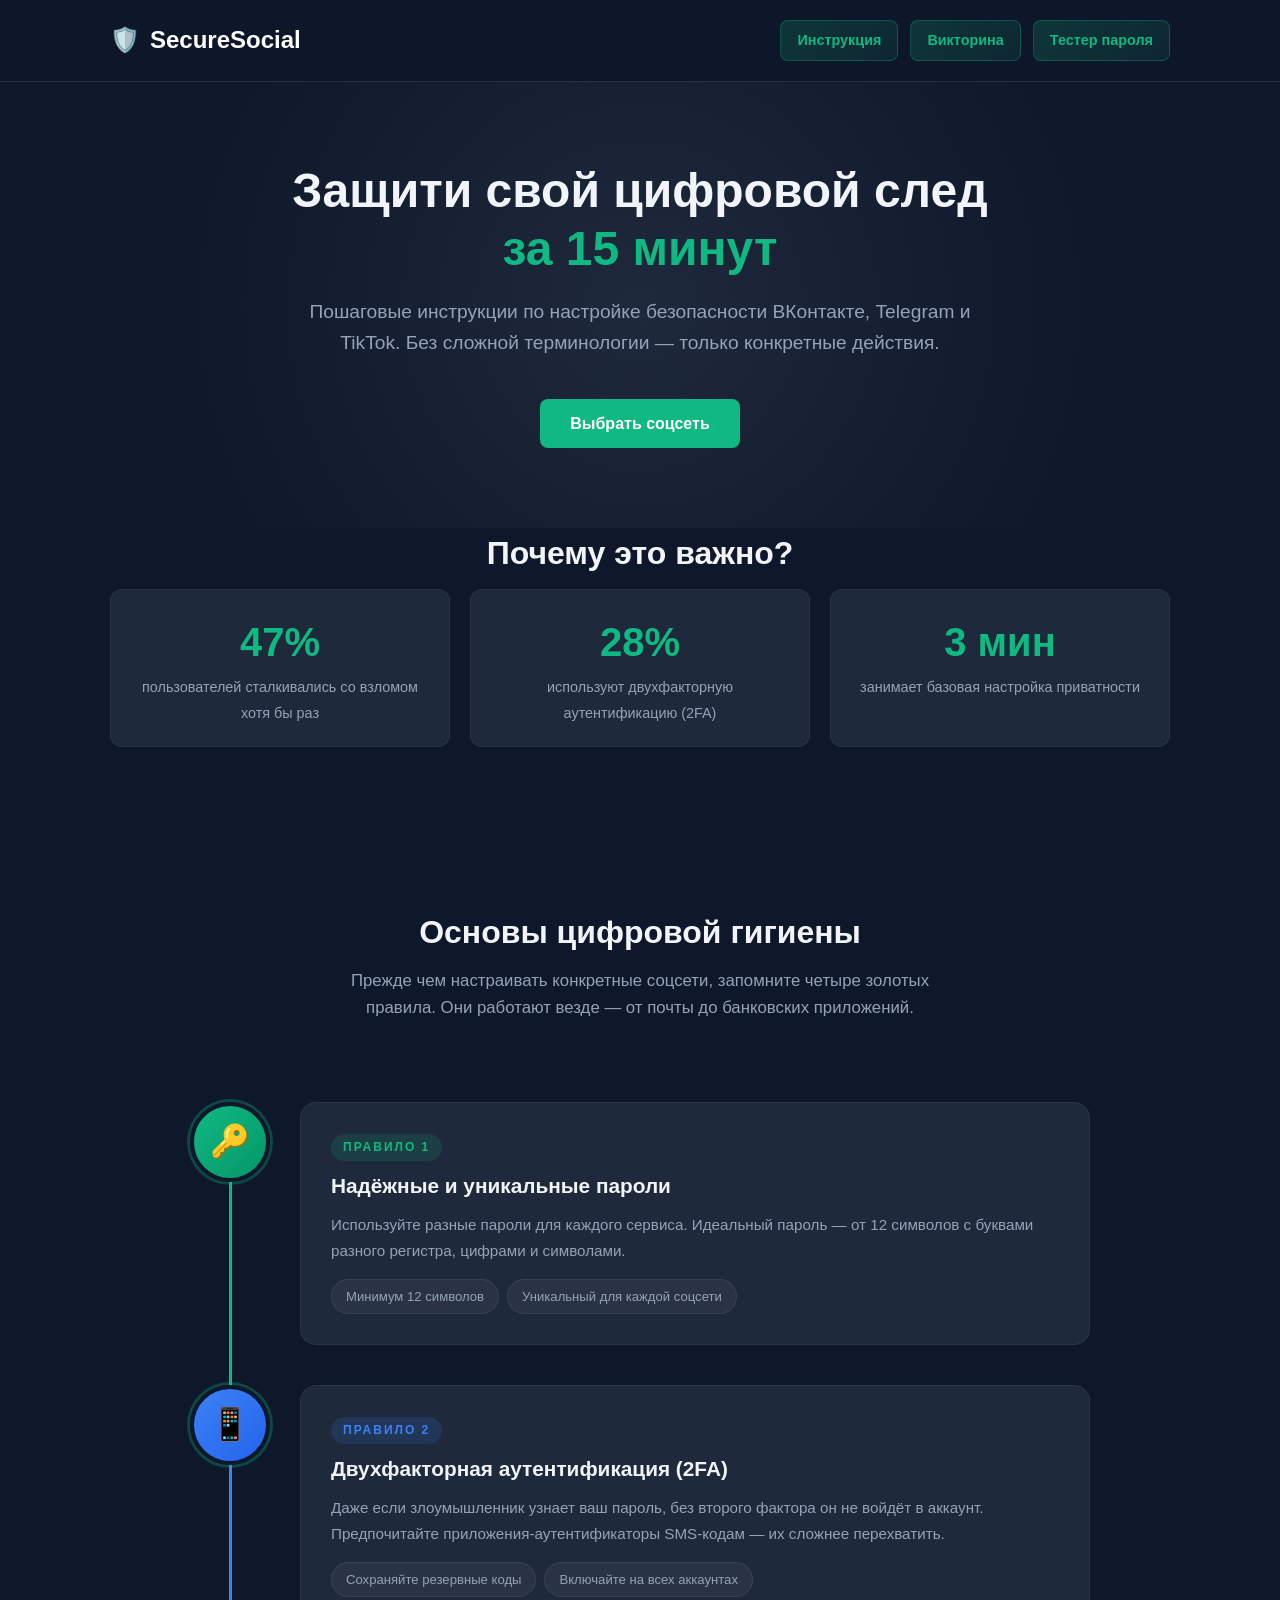
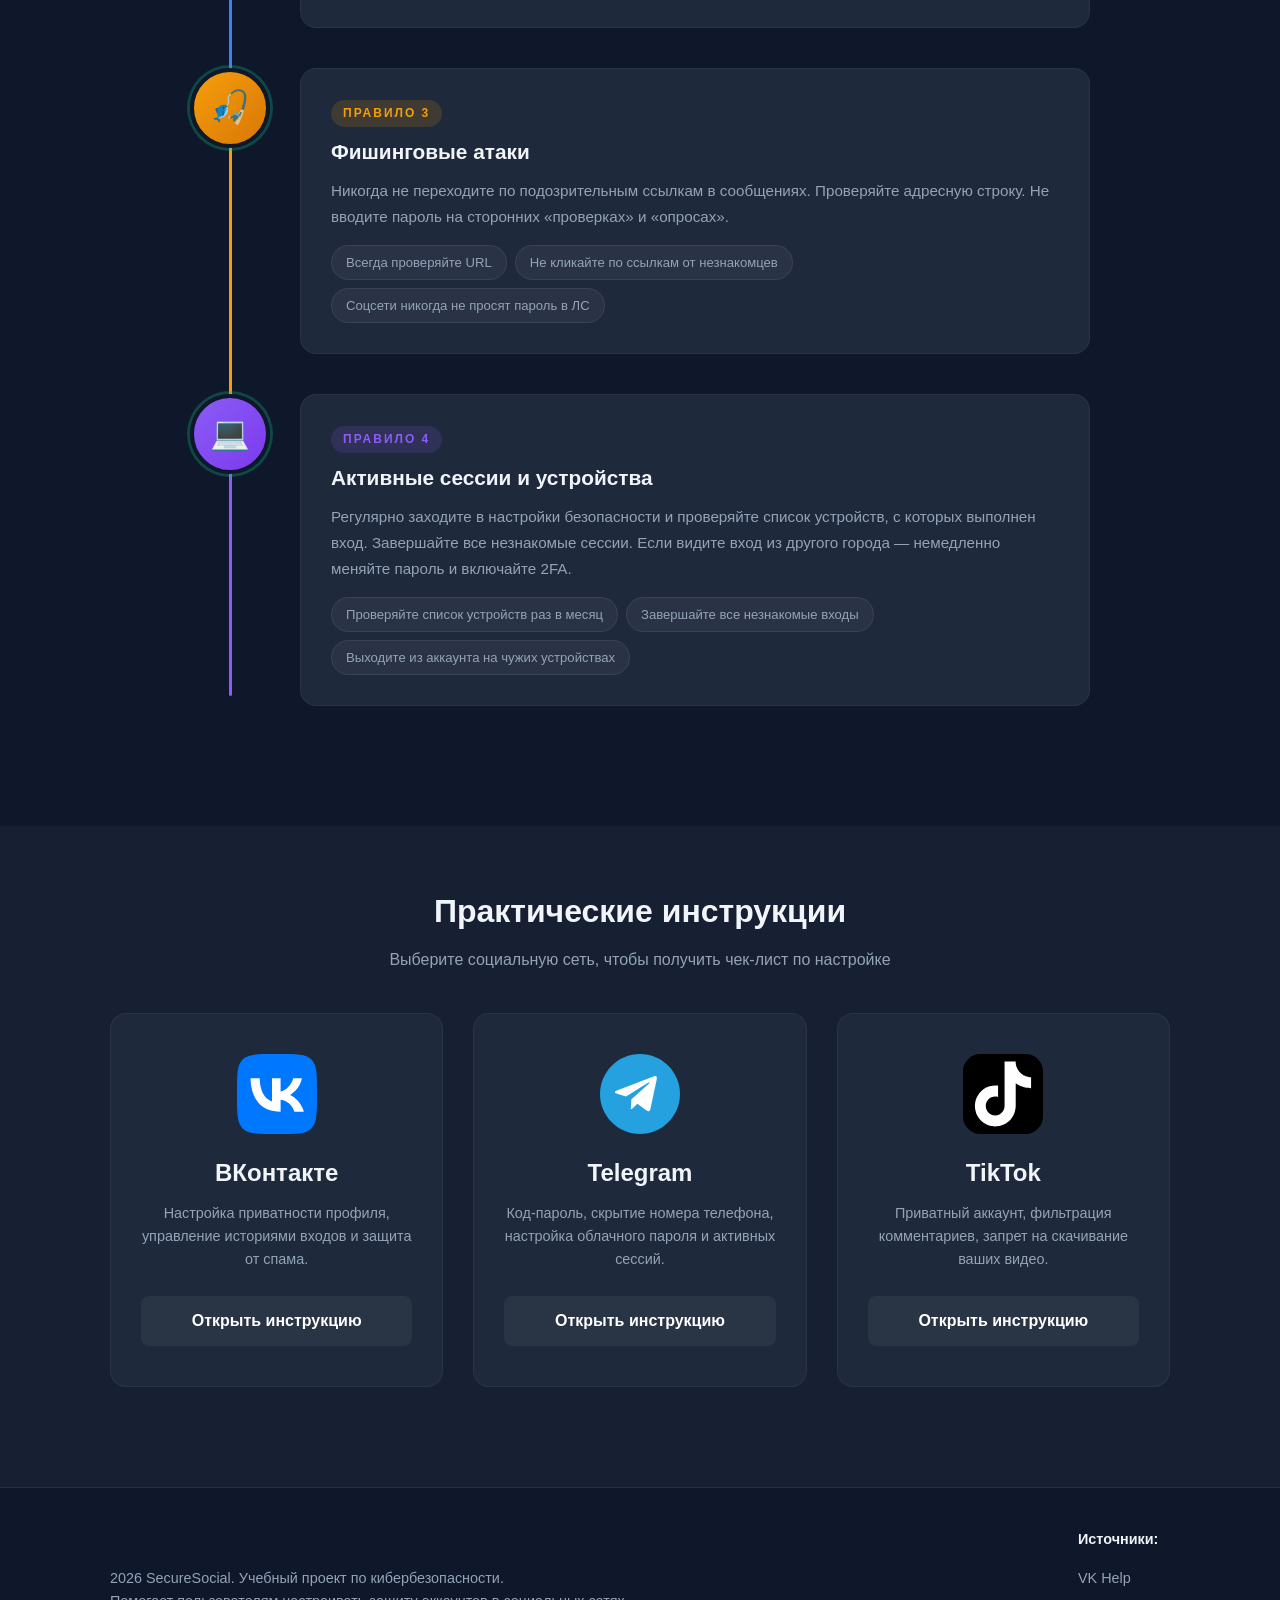
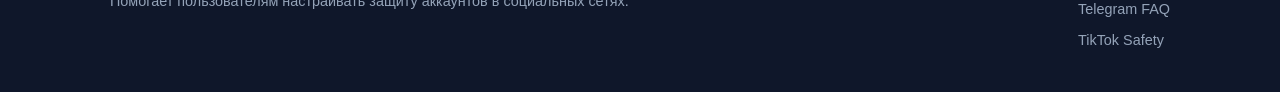
==== commit 9349382c: "Update README and site pages: add quiz, instructions, responsive header/footer, and fix shared JS lo" ====
--- a/index.html
+++ b/index.html
@@ -1,4 +1,4 @@
-<!DOCTYPE html>
+﻿<!DOCTYPE html>
 <html lang="ru">
 <head>
     <meta charset="UTF-8">
@@ -11,9 +11,14 @@
     <!-- Шапка -->
     <header>
         <div class="container nav-wrapper">
-            <a href="#" class="logo">
+            <a href="index.html" class="logo">
                 🛡️ <span>SecureSocial</span>
             </a>
+            <div class="nav-actions">
+                <a href="instructions.html" class="btn-header">Инструкция</a>
+                <a href="quiz.html" class="btn-header">Викторина</a>
+                <a href="password-tester.html" class="btn-header">Тестер пароля</a>
+            </div>
         </div>
     </header>
 
@@ -173,100 +178,21 @@
         </div>
     </section>
 
-    <!-- Интерактивы -->
-    <section class="infographic-section interactive-section">
-        <div class="container">
-            <h2 class="section-title">Интерактивы по безопасности</h2>
-            <p class="section-subtitle">Проверь свою цифровую защиту в Telegram, TikTok и ВКонтакте</p>
-
-            <!-- Детектор фишинга -->
-            <div class="step-card interactive-card">
-                <div class="step-header">
-                    <div class="step-header-text">
-                        <h3>Детектор фишинга</h3>
-                        <span class="tagline">Перетаскивай карточки в правильную корзину: безопасно или опасно</span>
-                    </div>
-                </div>
-
-                <div class="step-instruction">
-                    <div class="drag-game">
-                        <div class="cards" id="cardsContainer"></div>
-
-                        <div class="drop-zones">
-                            <div class="step-card drop-zone" data-answer="safe">
-                                <h4>Безопасно</h4>
-                                <div class="zone-list" id="safeZone"></div>
-                            </div>
-
-                            <div class="step-card drop-zone" data-answer="danger">
-                                <h4>Опасно</h4>
-                                <div class="zone-list" id="dangerZone"></div>
-                            </div>
-                        </div>
-
-                        <div class="tip-box result" id="dragResult">
-                            <h4>Результат</h4>
-                            <p>Перетащи карточки в нужную корзину.</p>
-                        </div>
-                    </div>
-                </div>
-            </div>
-
-            <!-- Что опаснее? -->
-            <div class="step-card interactive-card">
-                <div class="step-header">
-                    <div class="step-header-text">
-                        <h3>Что опаснее?</h3>
-                        <span class="tagline">Выбирай более опасный вариант в каждой паре</span>
-                    </div>
-                </div>
-
-                <div class="step-instruction">
-                    <div class="compare-game" id="compareGame"></div>
-
-                    <div class="tip-box result" id="compareResult">
-                        <h4>Результат</h4>
-                        <p>Выбирай вариант в каждой строке.</p>
-                    </div>
-                </div>
-            </div>
-
-            <!-- Конструктор пароля -->
-            <div class="step-card interactive-card">
-                <div class="step-header">
-                    <div class="step-header-text">
-                        <h3>Конструктор безопасного пароля</h3>
-                        <span class="tagline">Введи свой пароль или сгенерируй новый и смотри его силу</span>
-                    </div>
-                </div>
-
-                <div class="step-instruction">
-                    <div class="password-builder">
-                        <div class="password-output">
-                            <input type="text" id="passwordInput" placeholder="Введи пароль вручную или нажми «Сгенерировать»">
-                            <button id="generatePasswordBtn" class="btn" type="button">Сгенерировать</button>
-                            <button id="clearPasswordBtn" class="btn" type="button">Очистить</button>
-                        </div>
-
-                        <div class="password-parts" id="passwordParts"></div>
-
-                        <div class="password-meter">
-                            <div class="meter-bar">
-                                <div class="meter-fill" id="meterFill"></div>
-                            </div>
-                            <div class="meter-text" id="meterText">Сила пароля: —</div>
-                        </div>
-                    </div>
-                </div>
-            </div>
-
-        </div>
-    </section>
+    
 
     <!-- Подвал -->
-    <footer id="about">
-        <div class="container">
-            <p>2026 SecureSocial. Учебный проект по кибербезопасности.</p>
+    <footer>
+        <div class="container footer-grid">
+            <div>
+                <p>2026 SecureSocial. Учебный проект по кибербезопасности.</p>
+                <p>Помогает пользователям настраивать защиту аккаунтов в социальных сетях.</p>
+            </div>
+            <div class="footer-links">
+                <p>Источники:</p>
+                <a href="https://www.vk.com" target="_blank" rel="noreferrer noopener">VK Help</a>
+                <a href="https://telegram.org" target="_blank" rel="noreferrer noopener">Telegram FAQ</a>
+                <a href="https://www.tiktok.com" target="_blank" rel="noreferrer noopener">TikTok Safety</a>
+            </div>
         </div>
     </footer>
 
--- a/styles.css
+++ b/styles.css
@@ -12,15 +12,9 @@
     --platform-color: var(--vk-color);
 }
 
-* {
-    margin: 0;
-    padding: 0;
-    box-sizing: border-box;
-}
-
-html {
-    scroll-behavior: smooth;
-}
+* { margin: 0; padding: 0; box-sizing: border-box; }
+
+html { scroll-behavior: smooth; }
 
 body {
     font-family: 'Segoe UI', Tahoma, Geneva, Verdana, sans-serif;
@@ -31,955 +25,324 @@
     min-height: 100vh;
 }
 
-a {
-    text-decoration: none;
-    color: inherit;
-    transition: 0.3s;
-}
-
-ul {
-    list-style: none;
-}
-
-.container {
-    max-width: 1100px;
-    margin: 0 auto;
-    padding: 0 20px;
-}
+a { text-decoration: none; color: inherit; transition: 0.3s; }
+ul { list-style: none; }
+.container { max-width: 1100px; margin: 0 auto; padding: 0 20px; }
 
 /* === ШАПКА === */
 header {
     padding: 20px 0;
     border-bottom: 1px solid rgba(255,255,255,0.1);
-    position: sticky;
-    top: 0;
+    position: sticky; top: 0;
     background: rgba(15, 23, 42, 0.95);
     backdrop-filter: blur(5px);
     z-index: 100;
 }
-
-.nav-wrapper {
-    display: flex;
-    justify-content: space-between;
-    align-items: center;
-}
-
-.logo {
-    font-size: 1.5rem;
-    font-weight: 700;
-    color: var(--accent);
-    display: flex;
-    align-items: center;
-    gap: 10px;
-}
-
-    .logo span {
-        color: white;
-    }
-
-.back-btn,
+.nav-wrapper { display: flex; justify-content: space-between; align-items: center; }
+.nav-actions { display: flex; align-items: center; gap: 12px; }
+.logo { font-size: 1.5rem; font-weight: 700; color: var(--accent); display: flex; align-items: center; gap: 10px; }
+.logo span { color: white; }
+.back-btn, .back-to-top {
+    display: inline-flex; align-items: center; gap: 8px;
+    padding: 8px 16px; border-radius: 8px;
+    background: rgba(255,255,255,0.05); color: var(--text-muted);
+    font-size: 0.9rem; border: none; cursor: pointer;
+    transition: background 0.3s ease, color 0.3s ease, opacity 0.3s ease, visibility 0.3s ease;
+}
+.back-btn:hover, .back-to-top:hover { background: rgba(255,255,255,0.1); color: var(--text-main); }
+.btn-header {
+    display: inline-flex; align-items: center; gap: 6px;
+    padding: 8px 16px; border-radius: 8px;
+    background: linear-gradient(135deg, rgba(16, 185, 129, 0.2), rgba(16, 185, 129, 0.1));
+    color: var(--accent); font-size: 0.9rem; font-weight: 600;
+    border: 1px solid rgba(16, 185, 129, 0.3); transition: all 0.3s ease;
+}
+.btn-header:hover {
+    background: linear-gradient(135deg, rgba(16, 185, 129, 0.3), rgba(16, 185, 129, 0.2));
+    border-color: rgba(16, 185, 129, 0.5); color: #fff;
+    transform: translateY(-2px); box-shadow: 0 4px 12px rgba(16, 185, 129, 0.2);
+}
 .back-to-top {
-    display: inline-flex;
-    align-items: center;
-    gap: 8px;
-    padding: 8px 16px;
-    border-radius: 8px;
-    background: rgba(255,255,255,0.05);
-    color: var(--text-muted);
-    font-size: 0.9rem;
-    border: none;
-    transition: background 0.3s ease, color 0.3s ease, opacity 0.3s ease, visibility 0.3s ease;
-}
-
-    .back-btn:hover,
-    .back-to-top:hover {
-        background: rgba(255,255,255,0.1);
-        color: var(--text-main);
-    }
-
-.back-to-top {
-    position: fixed;
-    right: 20px;
-    bottom: 20px;
-    opacity: 0;
-    visibility: hidden;
-    z-index: 1000;
-}
-
-    .back-to-top.show {
-        opacity: 1;
-        visibility: visible;
-    }
+    position: fixed; right: 20px; bottom: 20px;
+    opacity: 0; visibility: hidden; z-index: 1000;
+}
+.back-to-top.show { opacity: 1; visibility: visible; }
 
 /* === ЗАГОЛОВОК === */
-.page-header {
-    padding: 50px 0 30px;
-    text-align: center;
-}
-
+.page-header { padding: 50px 0 30px; text-align: center; }
 .platform-badge {
-    display: inline-flex;
-    align-items: center;
-    gap: 8px;
-    background: rgba(0, 119, 255, 0.15);
-    color: var(--platform-color);
-    padding: 6px 16px;
-    border-radius: 20px;
-    font-size: 0.85rem;
-    font-weight: 600;
-    margin-bottom: 16px;
-}
-
-.page-header h1 {
-    font-size: 2.2rem;
-    margin-bottom: 12px;
-    line-height: 1.2;
-}
-
-.page-header p {
-    color: var(--text-muted);
-    max-width: 600px;
-    margin: 0 auto;
-    font-size: 1.05rem;
-}
-
-/* === НАВИГАЦИЯ === */
-.steps-nav {
-    display: flex;
-    gap: 10px;
-    padding: 10px 0 30px;
-    overflow-x: auto;
-    scrollbar-width: none;
-    justify-content: center;
-    flex-wrap: wrap;
-}
-
-    .steps-nav::-webkit-scrollbar {
-        display: none;
-    }
-
-    .steps-nav a {
-        display: flex;
-        align-items: center;
-        gap: 6px;
-        padding: 10px 16px;
-        border-radius: 10px;
-        background: var(--card-bg);
-        border: 1px solid rgba(255,255,255,0.05);
-        font-size: 0.9rem;
-        color: var(--text-muted);
-        white-space: nowrap;
-        transition: all 0.3s ease;
-    }
-
-        .steps-nav a:hover {
-            background: var(--card-bg-light);
-            color: white;
-            transform: translateY(-2px);
-        }
-
-        .steps-nav a.active {
-            background: rgba(16, 185, 129, 0.15);
-            color: var(--accent);
-            border-color: rgba(16, 185, 129, 0.3);
-            font-weight: 600;
-        }
-
-.step-num-circle {
-    width: 24px;
-    height: 24px;
-    border-radius: 50%;
-    background: rgba(255,255,255,0.1);
-    display: flex;
-    align-items: center;
-    justify-content: center;
-    font-size: 0.7rem;
-    font-weight: 700;
-}
-
-.steps-nav a.active .step-num-circle {
-    background: var(--accent);
-    color: white;
-}
+    display: inline-flex; align-items: center; gap: 8px;
+    background: rgba(0, 119, 255, 0.15); color: var(--platform-color);
+    padding: 6px 16px; border-radius: 20px; font-size: 0.85rem; font-weight: 600; margin-bottom: 16px;
+}
+.page-header h1 { font-size: 2.2rem; margin-bottom: 12px; line-height: 1.2; }
+.page-header p { color: var(--text-muted); max-width: 600px; margin: 0 auto; font-size: 1.05rem; }
 
 /* === ШАГИ === */
-.step-section {
-    margin-bottom: 50px;
-    scroll-margin-top: 100px;
-}
-
+.step-section { margin-bottom: 50px; scroll-margin-top: 100px; }
 .step-card {
-    background: var(--card-bg);
-    border-radius: 20px;
-    border: 1px solid rgba(255,255,255,0.05);
-    overflow: hidden;
-    box-shadow: 0 4px 20px rgba(0,0,0,0.2);
-}
-
-.step-header {
-    padding: 30px;
-    border-bottom: 1px solid rgba(255,255,255,0.05);
-    display: flex;
-    align-items: center;
-    gap: 20px;
-}
-
-.step-header-text h2,
-.step-header-text h3 {
-    margin: 0;
-}
-
-.step-header-text h2 {
-    font-size: 1.5rem;
-    margin-bottom: 4px;
-}
-
-.step-header-text h3 {
-    font-size: 1.4rem;
-    margin-bottom: 4px;
-}
-
-.step-header-text .tagline {
-    color: var(--accent);
-    font-size: 0.85rem;
-    font-weight: 600;
-    opacity: 0.9;
-    display: block;
-    margin-bottom: 5px;
-}
-
-.step-instruction {
-    padding: 30px;
-}
-
-    .step-instruction p {
-        color: var(--text-muted);
-        margin-bottom: 15px;
-        line-height: 1.7;
-    }
-
+    background: var(--card-bg); border-radius: 20px;
+    border: 1px solid rgba(255,255,255,0.05); overflow: hidden; box-shadow: 0 4px 20px rgba(0,0,0,0.2);
+}
+.step-header { padding: 30px; border-bottom: 1px solid rgba(255,255,255,0.05); display: flex; align-items: center; gap: 20px; }
+.step-header-text h2, .step-header-text h3 { margin: 0; }
+.step-header-text h2 { font-size: 1.5rem; margin-bottom: 4px; }
+.step-header-text h3 { font-size: 1.4rem; margin-bottom: 4px; }
+.step-header-text .tagline { color: var(--accent); font-size: 0.85rem; font-weight: 600; opacity: 0.9; display: block; margin-bottom: 5px; }
+.step-instruction { padding: 30px; }
+.step-instruction p { color: var(--text-muted); margin-bottom: 15px; line-height: 1.7; }
 .path-box {
-    background: rgba(255,255,255,0.03);
-    padding: 12px 16px;
-    border-radius: 8px;
-    font-family: 'Consolas', 'Courier New', monospace;
-    font-size: 0.9rem;
-    color: var(--text-main);
-    border-left: 3px solid var(--platform-color);
-    margin-bottom: 20px;
-    display: flex;
-    align-items: center;
-    flex-wrap: wrap;
-    gap: 6px;
-}
-
-    .path-box .arrow {
-        color: var(--accent);
-    }
-
+    background: rgba(255,255,255,0.03); padding: 12px 16px; border-radius: 8px;
+    font-family: 'Consolas', 'Courier New', monospace; font-size: 0.9rem;
+    color: var(--text-main); border-left: 3px solid var(--platform-color); margin-bottom: 20px;
+    display: flex; align-items: center; flex-wrap: wrap; gap: 6px;
+}
+.path-box .arrow { color: var(--accent); }
 .tip-box {
-    background: rgba(16, 185, 129, 0.1);
-    border: 1px solid rgba(16, 185, 129, 0.2);
-    border-radius: 12px;
-    padding: 16px;
-    margin-top: 20px;
-}
-
-    .tip-box h4 {
-        color: var(--accent);
-        margin-bottom: 6px;
-        display: flex;
-        align-items: center;
-        gap: 8px;
-    }
+    background: rgba(16, 185, 129, 0.1); border: 1px solid rgba(16, 185, 129, 0.2);
+    border-radius: 12px; padding: 16px; margin-top: 20px;
+}
+.tip-box h4 { color: var(--accent); margin-bottom: 6px; display: flex; align-items: center; gap: 8px; }
 
 /* === ГЛАВНЫЙ ЭКРАН === */
-.hero {
-    padding: 80px 0;
-    text-align: center;
-    background: radial-gradient(circle at center, #1e293b 0%, #0f172a 70%);
-}
-
-    .hero h1 {
-        font-size: 3rem;
-        margin-bottom: 20px;
-        line-height: 1.2;
-    }
-
-        .hero h1 span {
-            color: var(--accent);
-        }
-
-    .hero p {
-        font-size: 1.2rem;
-        color: var(--text-muted);
-        max-width: 700px;
-        margin: 0 auto 40px;
-    }
-
-.btn {
-    display: inline-block;
-    padding: 12px 30px;
-    background-color: var(--accent);
-    color: white;
-    border-radius: 8px;
-    font-weight: 600;
-    border: none;
-    cursor: pointer;
-}
-
-    .btn:hover {
-        background-color: var(--accent-hover);
-        transform: translateY(-2px);
-    }
+.hero { padding: 80px 0; text-align: center; background: radial-gradient(circle at center, #1e293b 0%, #0f172a 70%); }
+.hero h1 { font-size: 3rem; margin-bottom: 20px; line-height: 1.2; }
+.hero h1 span { color: var(--accent); }
+.hero p { font-size: 1.2rem; color: var(--text-muted); max-width: 700px; margin: 0 auto 40px; }
+.btn { display: inline-block; padding: 12px 30px; background-color: var(--accent); color: white; border-radius: 8px; font-weight: 600; border: none; cursor: pointer; }
+.btn:hover { background-color: var(--accent-hover); transform: translateY(-2px); }
 
 /* === СТАТИСТИКА === */
-.stats {
-    display: grid;
-    grid-template-columns: repeat(auto-fit, minmax(200px, 1fr));
-    gap: 20px;
-    margin-bottom: 80px;
-    text-align: center;
-}
-
-.stat-item {
-    background: var(--card-bg);
-    padding: 20px;
-    border-radius: 12px;
-    border: 1px solid rgba(255,255,255,0.05);
-}
-
-.stat-number {
-    font-size: 2.5rem;
-    font-weight: bold;
-    color: var(--accent);
-    display: block;
-}
-
-.stat-desc {
-    font-size: 0.9rem;
-    color: var(--text-muted);
-}
-
-/* === СЕКЦИЯ ИНФОГРАФИКИ === */
-.infographic-section {
-    padding: 80px 0 100px;
-}
-
-.section-title {
-    text-align: center;
-    font-size: 2rem;
-    margin-bottom: 10px;
-}
-
-.section-subtitle {
-    text-align: center;
-    color: var(--text-muted);
-    max-width: 650px;
-    margin: 0 auto 60px;
-    font-size: 1.05rem;
-}
-
-.steps-timeline {
-    display: flex;
-    flex-direction: column;
-    gap: 0;
-    position: relative;
-    max-width: 900px;
-    margin: 0 auto;
-}
-
-    .steps-timeline::before {
-        content: '';
-        position: absolute;
-        left: 39px;
-        top: 30px;
-        bottom: 30px;
-        width: 3px;
-        background: linear-gradient( to bottom, var(--accent) 0%, var(--accent) 25%, #3b82f6 25%, #3b82f6 50%, #f59e0b 50%, #f59e0b 75%, #8b5cf6 75%, #8b5cf6 100% );
-        border-radius: 3px;
-        z-index: 0;
-    }
-
+.stats { display: grid; grid-template-columns: repeat(auto-fit, minmax(200px, 1fr)); gap: 20px; margin-bottom: 80px; text-align: center; }
+.stat-item { background: var(--card-bg); padding: 20px; border-radius: 12px; border: 1px solid rgba(255,255,255,0.05); }
+.stat-number { font-size: 2.5rem; font-weight: bold; color: var(--accent); display: block; }
+.stat-desc { font-size: 0.9rem; color: var(--text-muted); }
+
+/* === ИНФОГРАФИКА === */
+.infographic-section { padding: 80px 0 100px; }
+.section-title { text-align: center; font-size: 2rem; margin-bottom: 10px; }
+.section-subtitle { text-align: center; color: var(--text-muted); max-width: 650px; margin: 0 auto 60px; font-size: 1.05rem; }
+.steps-timeline { display: flex; flex-direction: column; gap: 0; position: relative; max-width: 900px; margin: 0 auto; }
+.steps-timeline::before {
+    content: ''; position: absolute; left: 39px; top: 30px; bottom: 30px; width: 3px;
+    background: linear-gradient( to bottom, var(--accent) 0%, var(--accent) 25%, #3b82f6 25%, #3b82f6 50%, #f59e0b 50%, #f59e0b 75%, #8b5cf6 75%, #8b5cf6 100% );
+    border-radius: 3px; z-index: 0;
+}
 .step-item {
-    display: flex;
-    gap: 30px;
-    align-items: flex-start;
-    padding: 20px 0;
-    position: relative;
-    opacity: 0;
-    transform: translateY(30px);
-    animation: fadeStepIn 0.6s ease forwards;
-}
-
-    .step-item:nth-child(1) {
-        animation-delay: 0.1s;
-    }
-
-    .step-item:nth-child(2) {
-        animation-delay: 0.25s;
-    }
-
-    .step-item:nth-child(3) {
-        animation-delay: 0.4s;
-    }
-
-    .step-item:nth-child(4) {
-        animation-delay: 0.55s;
-    }
-
-@keyframes fadeStepIn {
-    to {
-        opacity: 1;
-        transform: translateY(0);
-    }
-}
-
+    display: flex; gap: 30px; align-items: flex-start; padding: 20px 0; position: relative;
+    opacity: 0; transform: translateY(30px); animation: fadeStepIn 0.6s ease forwards;
+}
+.step-item:nth-child(1) { animation-delay: 0.1s; }
+.step-item:nth-child(2) { animation-delay: 0.25s; }
+.step-item:nth-child(3) { animation-delay: 0.4s; }
+.step-item:nth-child(4) { animation-delay: 0.55s; }
+@keyframes fadeStepIn { to { opacity: 1; transform: translateY(0); } }
 .step-marker {
-    flex-shrink: 0;
-    width: 80px;
-    height: 80px;
-    border-radius: 50%;
-    display: flex;
-    align-items: center;
-    justify-content: center;
-    position: relative;
-    z-index: 2;
-    border: 4px solid var(--bg-color);
-    box-shadow: 0 0 0 3px rgba(16, 185, 129, 0.3);
-}
-
-    .step-marker .step-icon {
-        font-size: 2rem;
-    }
-
+    flex-shrink: 0; width: 80px; height: 80px; border-radius: 50%; display: flex; align-items: center; justify-content: center;
+    position: relative; z-index: 2; border: 4px solid var(--bg-color); box-shadow: 0 0 0 3px rgba(16, 185, 129, 0.3);
+}
+.step-marker .step-icon { font-size: 2rem; }
 .step-content {
-    flex: 1;
-    background: var(--card-bg);
-    border-radius: 16px;
-    padding: 30px;
-    border: 1px solid rgba(255,255,255,0.05);
-    transition: transform 0.3s, box-shadow 0.3s;
-    z-index: 2;
-}
-
-    .step-content:hover {
-        transform: translateY(-4px);
-        box-shadow: 0 12px 30px rgba(0,0,0,0.3);
-    }
-
-.step-number {
-    display: inline-block;
-    font-size: 0.75rem;
-    font-weight: 700;
-    text-transform: uppercase;
-    letter-spacing: 2px;
-    margin-bottom: 8px;
-    padding: 4px 12px;
-    border-radius: 20px;
-}
-
-.step-content h3 {
-    font-size: 1.3rem;
-    margin-bottom: 10px;
-}
-
-.step-content p {
-    color: var(--text-muted);
-    font-size: 0.95rem;
-    line-height: 1.7;
-}
-
-/* Цвета для каждого шага */
-.step-item[data-color="green"] .step-marker {
-    background: linear-gradient(135deg, #10b981, #059669);
-}
-
-.step-item[data-color="green"] .step-number {
-    background: rgba(16, 185, 129, 0.15);
-    color: #10b981;
-}
-
-.step-item[data-color="blue"] .step-marker {
-    background: linear-gradient(135deg, #3b82f6, #2563eb);
-}
-
-.step-item[data-color="blue"] .step-number {
-    background: rgba(59, 130, 246, 0.15);
-    color: #3b82f6;
-}
-
-.step-item[data-color="orange"] .step-marker {
-    background: linear-gradient(135deg, #f59e0b, #d97706);
-}
-
-.step-item[data-color="orange"] .step-number {
-    background: rgba(245, 158, 11, 0.15);
-    color: #f59e0b;
-}
-
-.step-item[data-color="purple"] .step-marker {
-    background: linear-gradient(135deg, #8b5cf6, #7c3aed);
-}
-
-.step-item[data-color="purple"] .step-number {
-    background: rgba(139, 92, 246, 0.15);
-    color: #8b5cf6;
-}
-
-/* Теги */
-.step-tips {
-    display: flex;
-    flex-wrap: wrap;
-    gap: 8px;
-    margin-top: 15px;
-}
-
-.step-tip {
-    display: inline-flex;
-    align-items: center;
-    gap: 5px;
-    background: rgba(255,255,255,0.05);
-    padding: 6px 14px;
-    border-radius: 20px;
-    font-size: 0.82rem;
-    color: var(--text-muted);
-    border: 1px solid rgba(255,255,255,0.07);
-}
+    flex: 1; background: var(--card-bg); border-radius: 16px; padding: 30px;
+    border: 1px solid rgba(255,255,255,0.05); transition: transform 0.3s, box-shadow 0.3s; z-index: 2;
+}
+.step-content:hover { transform: translateY(-4px); box-shadow: 0 12px 30px rgba(0,0,0,0.3); }
+.step-number { display: inline-block; font-size: 0.75rem; font-weight: 700; text-transform: uppercase; letter-spacing: 2px; margin-bottom: 8px; padding: 4px 12px; border-radius: 20px; }
+.step-content h3 { font-size: 1.3rem; margin-bottom: 10px; }
+.step-content p { color: var(--text-muted); font-size: 0.95rem; line-height: 1.7; }
+
+.step-item[data-color="green"] .step-marker { background: linear-gradient(135deg, #10b981, #059669); }
+.step-item[data-color="green"] .step-number { background: rgba(16, 185, 129, 0.15); color: #10b981; }
+.step-item[data-color="blue"] .step-marker { background: linear-gradient(135deg, #3b82f6, #2563eb); }
+.step-item[data-color="blue"] .step-number { background: rgba(59, 130, 246, 0.15); color: #3b82f6; }
+.step-item[data-color="orange"] .step-marker { background: linear-gradient(135deg, #f59e0b, #d97706); }
+.step-item[data-color="orange"] .step-number { background: rgba(245, 158, 11, 0.15); color: #f59e0b; }
+.step-item[data-color="purple"] .step-marker { background: linear-gradient(135deg, #8b5cf6, #7c3aed); }
+.step-item[data-color="purple"] .step-number { background: rgba(139, 92, 246, 0.15); color: #8b5cf6; }
+
+.step-tips { display: flex; flex-wrap: wrap; gap: 8px; margin-top: 15px; }
+.step-tip { display: inline-flex; align-items: center; gap: 5px; background: rgba(255,255,255,0.05); padding: 6px 14px; border-radius: 20px; font-size: 0.82rem; color: var(--text-muted); border: 1px solid rgba(255,255,255,0.07); }
 
 /* === ПЛАТФОРМЫ === */
-.platforms-section {
-    padding: 60px 0 100px;
-    background: #162032;
-}
-
-.platforms-grid {
-    display: grid;
-    grid-template-columns: repeat(auto-fit, minmax(280px, 1fr));
-    gap: 30px;
-}
-
+.platforms-section { padding: 60px 0 100px; background: #162032; }
+.platforms-grid { display: grid; grid-template-columns: repeat(auto-fit, minmax(280px, 1fr)); gap: 30px; }
 .platform-card {
-    background: var(--card-bg);
-    border-radius: 16px;
-    padding: 40px 30px;
-    text-align: center;
-    border: 1px solid rgba(255,255,255,0.05);
-    transition: all 0.3s ease;
-    display: flex;
-    flex-direction: column;
-    justify-content: space-between;
-}
-
-    .platform-card:hover {
-        transform: translateY(-7px);
-        box-shadow: 0 10px 30px rgba(0,0,0,0.3);
-        border-color: rgba(255,255,255,0.1);
-    }
-
-.platform-icon-wrapper {
-    width: 80px;
-    height: 80px;
-    margin: 0 auto 20px;
-    display: flex;
-    align-items: center;
-    justify-content: center;
-    transition: 0.3s;
-}
-
-.platform-svg {
-    width: 100%;
-    height: 100%;
-    transition: 0.3s;
-}
-
-.vk-card:hover .platform-icon-wrapper,
-.tg-card:hover .platform-icon-wrapper,
-.tt-card:hover .platform-icon-wrapper {
-    transform: scale(1.1);
-}
-
-.platform-card h3 {
-    font-size: 1.5rem;
-    margin-bottom: 10px;
-}
-
-.platform-card p {
-    color: var(--text-muted);
-    margin-bottom: 25px;
-    font-size: 0.9rem;
-}
-
-.platform-btn {
-    display: block;
-    width: 100%;
-    padding: 12px;
-    border-radius: 8px;
-    background: rgba(255,255,255,0.05);
-    color: white;
-    font-weight: 600;
-    transition: 0.3s;
-}
-
-.vk-card .platform-btn:hover {
-    background: var(--vk-color);
-}
-
-.tg-card .platform-btn:hover {
-    background: var(--tg-color);
-}
-
-.tt-card .platform-btn:hover {
-    background: var(--tt-color);
-}
+    background: var(--card-bg); border-radius: 16px; padding: 40px 30px; text-align: center;
+    border: 1px solid rgba(255,255,255,0.05); transition: all 0.3s ease;
+    display: flex; flex-direction: column; justify-content: space-between;
+}
+.platform-card:hover { transform: translateY(-7px); box-shadow: 0 10px 30px rgba(0,0,0,0.3); border-color: rgba(255,255,255,0.1); }
+.platform-icon-wrapper { width: 80px; height: 80px; margin: 0 auto 20px; display: flex; align-items: center; justify-content: center; transition: 0.3s; }
+.platform-svg { width: 100%; height: 100%; transition: 0.3s; }
+.vk-card:hover .platform-icon-wrapper, .tg-card:hover .platform-icon-wrapper, .tt-card:hover .platform-icon-wrapper { transform: scale(1.1); }
+.platform-card h3 { font-size: 1.5rem; margin-bottom: 10px; }
+.platform-card p { color: var(--text-muted); margin-bottom: 25px; font-size: 0.9rem; }
+.platform-btn { display: block; width: 100%; padding: 12px; border-radius: 8px; background: rgba(255,255,255,0.05); color: white; font-weight: 600; transition: 0.3s; }
+.vk-card .platform-btn:hover { background: var(--vk-color); }
+.tg-card .platform-btn:hover { background: var(--tg-color); }
+.tt-card .platform-btn:hover { background: var(--tt-color); }
+
+/* === ЧЕК-ЛИСТ (ШАГ 4) === */
+.checklist-section { padding: 60px 0 80px; }
+.checklist-progress { margin-bottom: 24px; text-align: center; }
+.progress-bar { height: 10px; background: rgba(255,255,255,0.08); border-radius: 5px; overflow: hidden; margin-bottom: 10px; }
+.progress-fill { height: 100%; background: linear-gradient(90deg, var(--accent), #3b82f6); width: 0%; transition: width 0.4s cubic-bezier(0.4, 0, 0.2, 1); }
+.progress-text { font-size: 0.9rem; color: var(--text-muted); font-weight: 500; }
+.checklist-container { display: flex; flex-direction: column; gap: 12px; max-width: 800px; margin: 0 auto; }
+.checklist-item {
+    display: flex; align-items: center; gap: 16px; background: var(--card-bg); padding: 18px 20px; border-radius: 12px;
+    border: 1px solid rgba(255,255,255,0.05); transition: all 0.2s ease; cursor: pointer; user-select: none;
+}
+.checklist-item:hover { background: var(--card-bg-light); border-color: rgba(255,255,255,0.1); }
+.checklist-item.completed { background: rgba(16, 185, 129, 0.06); border-color: rgba(16, 185, 129, 0.25); }
+.checklist-item input[type="checkbox"] {
+    appearance: none; width: 24px; height: 24px; border: 2px solid var(--text-muted); border-radius: 6px;
+    cursor: pointer; position: relative; transition: all 0.2s ease; flex-shrink: 0;
+}
+.checklist-item input[type="checkbox"]:checked { background: var(--accent); border-color: var(--accent); }
+.checklist-item input[type="checkbox"]:checked::after {
+    content: '✓'; position: absolute; top: 50%; left: 50%; transform: translate(-50%, -50%);
+    color: white; font-size: 14px; font-weight: bold;
+}
+.checklist-item label { cursor: pointer; flex: 1; font-size: 1rem; color: var(--text-main); transition: all 0.2s; }
+.checklist-item.completed label { text-decoration: line-through; color: var(--text-muted); opacity: 0.8; }
+
+.quiz-section .quiz-form { display: flex; flex-direction: column; gap: 24px; max-width: 760px; margin: 0 auto; }
+.quiz-question { background: var(--card-bg); border: 1px solid rgba(255,255,255,0.08); border-radius: 16px; padding: 24px; }
+.quiz-question h3 { margin-bottom: 18px; }
+.quiz-question label { display: block; margin-bottom: 12px; padding: 12px 14px; border-radius: 12px; background: rgba(255,255,255,0.03); cursor: pointer; transition: background 0.2s ease; }
+.quiz-question label:hover { background: rgba(255,255,255,0.08); }
+.quiz-question input { margin-right: 12px; accent-color: var(--accent); }
+.quiz-result { background: rgba(16, 185, 129, 0.08); border: 1px solid rgba(16, 185, 129, 0.3); border-radius: 16px; padding: 20px; color: var(--text-main); }
+.quiz-result h4 { margin-top: 0; }
+.quiz-error { color: #facc15; font-weight: 600; }
+
+.scenario-quiz { display: flex; flex-direction: column; gap: 12px; }
+.quiz-btn { display: block; width: 100%; text-align: left; padding: 14px 16px; border-radius: 12px; border: 1px solid rgba(255,255,255,0.1); background: rgba(255,255,255,0.05); color: var(--text-main); font-size: 1rem; cursor: pointer; transition: background 0.2s ease, transform 0.2s ease; }
+.quiz-btn:hover { background: rgba(255,255,255,0.1); transform: translateY(-1px); }
+.quiz-correct { border-color: rgba(34,197,94,0.4); background: rgba(34,197,94,0.08); }
+.quiz-wrong { border-color: rgba(248,113,113,0.4); background: rgba(248,113,113,0.08); }
 
 /* === FOOTER === */
-footer {
-    text-align: center;
-    padding: 40px 0;
-    border-top: 1px solid rgba(255,255,255,0.1);
-    color: var(--text-muted);
-    font-size: 0.9rem;
+footer { padding: 40px 0; border-top: 1px solid rgba(255,255,255,0.1); color: var(--text-muted); font-size: 0.9rem; }
+.footer-grid { display: grid; grid-template-columns: 1fr auto; gap: 20px; align-items: center; }
+.footer-links { display: flex; flex-direction: column; gap: 8px; }
+.footer-links p { margin: 0 0 8px; font-weight: 600; color: var(--text-main); }
+.footer-links a { color: var(--text-muted); text-decoration: none; transition: color 0.2s ease; }
+.footer-links a:hover { color: var(--accent); }
+
+@media (max-width: 680px) {
+    .footer-grid { grid-template-columns: 1fr; text-align: center; }
+    .footer-links { align-items: center; }
 }
 
 /* === ИНТЕРАКТИВЫ === */
-.interactive-section {
-    padding: 80px 0 100px;
-}
-
-.interactive-card {
-    margin-bottom: 28px;
-}
-
-    .interactive-card:last-child {
-        margin-bottom: 0;
-    }
-
-.interactive-section .step-instruction {
-    padding-top: 24px;
-}
-
-.interactive-section .step-card .step-instruction > * + * {
-    margin-top: 16px;
-}
-
-.drop-zones {
-    display: grid;
-    grid-template-columns: 1fr 1fr;
-    gap: 16px;
-    margin-top: 10px;
-    align-items: stretch;
-}
-
-.drop-zone {
-    height: 320px;
-    display: flex;
-    flex-direction: column;
-    padding: 18px 18px 16px;
-    box-sizing: border-box;
-}
-
-    .drop-zone h4 {
-        margin: 0 0 16px 6px;
-        color: var(--text-main);
-        flex-shrink: 0;
-    }
-
-.zone-list {
-    display: flex;
-    flex-wrap: wrap;
-    gap: 10px;
-    flex: 1;
-    align-content: flex-start;
-    min-height: 0;
-}
-
-.drag-game {
-    display: grid;
-    gap: 16px;
-}
-
-.cards {
-    display: flex;
-    flex-wrap: wrap;
-    gap: 12px;
-    min-height: 50px;
-}
-
-.drag-card {
-    background: rgba(255,255,255,0.05);
-    border: 1px solid rgba(255,255,255,0.08);
-    border-radius: 12px;
-    padding: 12px 14px;
-    cursor: grab;
-    user-select: none;
-    color: var(--text-main);
-}
-
-    .drag-card:hover {
-        background: rgba(255,255,255,0.08);
-    }
-
-.compare-game {
-    display: grid;
-    gap: 12px;
-}
-
-.compare-row {
-    display: grid;
-    grid-template-columns: 1fr auto 1fr;
-    gap: 12px;
-    align-items: center;
-    margin-bottom: 12px;
-}
-
-    .compare-row span {
-        color: var(--text-muted);
-        font-weight: 700;
-        text-align: center;
-    }
-
-.compare-btn {
-    background: rgba(255,255,255,0.06);
-    color: var(--text-main);
-    border: 1px solid rgba(255,255,255,0.08);
-    padding: 12px 16px;
-    border-radius: 10px;
-    cursor: pointer;
-    transition: 0.3s;
-    font-family: inherit;
-}
-
-    .compare-btn:hover {
-        background: rgba(255,255,255,0.1);
-    }
-
-.password-output {
-    display: flex;
-    gap: 10px;
-    flex-wrap: wrap;
-    margin-bottom: 16px;
-}
-
-#passwordInput {
-    flex: 1;
-    min-width: 240px;
-    padding: 12px 14px;
-    border-radius: 10px;
-    border: 1px solid rgba(255,255,255,0.1);
-    background: rgba(255,255,255,0.03);
-    color: #fff;
-    outline: none;
-}
-
-    #passwordInput:focus {
-        border-color: rgba(16, 185, 129, 0.5);
-        box-shadow: 0 0 0 3px rgba(16, 185, 129, 0.12);
-    }
-
-.password-parts {
-    display: flex;
-    flex-wrap: wrap;
-    gap: 10px;
-    margin: 16px 0;
-}
-
-.password-part {
-    background: rgba(255,255,255,0.05);
-    border: 1px solid rgba(255,255,255,0.08);
-    padding: 10px 14px;
-    border-radius: 999px;
-    cursor: pointer;
-    user-select: none;
-    transition: 0.3s;
-    color: var(--text-main);
-}
-
-    .password-part:hover {
-        background: rgba(255,255,255,0.1);
-    }
-
-    .password-part.active {
-        background: rgba(16, 185, 129, 0.15);
-        border-color: rgba(16, 185, 129, 0.35);
-        color: var(--accent);
-    }
-
-.password-meter {
-    margin-top: 12px;
-}
-
-.meter-bar {
-    width: 100%;
-    height: 14px;
-    background: rgba(255,255,255,0.08);
-    border-radius: 999px;
-    overflow: hidden;
-}
-
-.meter-fill {
-    height: 100%;
-    width: 0%;
-    background: red;
-    transition: width 0.25s, background 0.25s;
-}
-
-.meter-text {
-    margin-top: 8px;
-    color: var(--text-muted);
-}
+.interactive-section { padding: 80px 0 100px; }
+.interactive-card { margin-bottom: 28px; }
+.interactive-card:last-child { margin-bottom: 0; }
+.interactive-section .step-instruction { padding-top: 24px; }
+.interactive-section .step-card .step-instruction > * + * { margin-top: 16px; }
+.drop-zones { display: grid; grid-template-columns: 1fr 1fr; gap: 16px; margin-top: 10px; align-items: stretch; }
+.drop-zone { height: 320px; display: flex; flex-direction: column; padding: 18px 18px 16px; box-sizing: border-box; }
+.drop-zone h4 { margin: 0 0 16px 6px; color: var(--text-main); flex-shrink: 0; }
+.zone-list { display: flex; flex-wrap: wrap; gap: 10px; flex: 1; align-content: flex-start; min-height: 0; }
+.drag-game { display: grid; gap: 16px; }
+.cards { display: flex; flex-wrap: wrap; gap: 12px; min-height: 50px; }
+.drag-card { background: rgba(255,255,255,0.05); border: 1px solid rgba(255,255,255,0.08); border-radius: 12px; padding: 12px 14px; cursor: grab; user-select: none; color: var(--text-main); }
+.drag-card:hover { background: rgba(255,255,255,0.08); }
+.compare-game { display: grid; gap: 12px; }
+.compare-row { display: grid; grid-template-columns: 1fr auto 1fr; gap: 12px; align-items: center; margin-bottom: 12px; }
+.compare-row span { color: var(--text-muted); font-weight: 700; text-align: center; }
+.compare-btn { background: rgba(255,255,255,0.06); color: var(--text-main); border: 1px solid rgba(255,255,255,0.08); padding: 12px 16px; border-radius: 10px; cursor: pointer; transition: 0.3s; font-family: inherit; }
+.compare-btn:hover { background: rgba(255,255,255,0.1); }
+.password-output { display: flex; gap: 10px; flex-wrap: wrap; margin-bottom: 16px; }
+#passwordInput { flex: 1; min-width: 240px; padding: 12px 14px; border-radius: 10px; border: 1px solid rgba(255,255,255,0.1); background: rgba(255,255,255,0.03); color: #fff; outline: none; }
+#passwordInput:focus { border-color: rgba(16, 185, 129, 0.5); box-shadow: 0 0 0 3px rgba(16, 185, 129, 0.12); }
+.password-parts { display: flex; flex-wrap: wrap; gap: 10px; margin: 16px 0; }
+.password-criterion { background: transparent; border: none; padding: 8px 12px; border-radius: 8px; cursor: default; user-select: none; transition: color 0.3s, background 0.3s; color: var(--text-muted); font-size: 0.85rem; font-weight: 500; }
+.password-criterion.active { color: var(--accent); background: rgba(16, 185, 129, 0.1); border-radius: 8px; padding: 8px 12px; }
+.password-meter { margin-top: 12px; }
+.meter-bar { width: 100%; height: 14px; background: rgba(255,255,255,0.08); border-radius: 999px; overflow: hidden; }
+.meter-fill { height: 100%; width: 0%; background: red; transition: width 0.25s, background 0.25s; }
+.meter-text { margin-top: 8px; color: var(--text-muted); }
+
+/* === ПЕРЕКЛЮЧАТЕЛЬ ВИДА === */
+.view-switcher { display: flex; gap: 15px; justify-content: center; margin: 40px 0; padding: 20px; background: rgba(255, 255, 255, 0.02); border-radius: 15px; border: 1px solid rgba(255, 255, 255, 0.08); }
+.switch-label { display: flex; align-items: center; gap: 8px; cursor: pointer; padding: 12px 20px; border-radius: 10px; background: rgba(255, 255, 255, 0.05); border: 2px solid rgba(255, 255, 255, 0.1); transition: all 0.3s ease; user-select: none; font-weight: 500; color: var(--text-main); }
+.switch-label:hover { background: rgba(255, 255, 255, 0.08); border-color: rgba(255, 255, 255, 0.15); transform: translateY(-2px); }
+.switch-label input[type="radio"] { appearance: none; -webkit-appearance: none; width: 18px; height: 18px; border-radius: 50%; border: 2px solid rgba(255, 255, 255, 0.3); cursor: pointer; background: transparent; transition: all 0.2s ease; }
+.switch-label input[type="radio"]:hover { border-color: var(--platform-color); box-shadow: 0 0 8px rgba(16, 185, 129, 0.2); }
+.switch-label input[type="radio"]:checked { background: var(--platform-color); border-color: var(--platform-color); box-shadow: 0 0 0 4px rgba(16, 185, 129, 0.2); }
+.switch-label input[type="radio"]:checked + span { color: var(--platform-color); font-weight: 600; }
+.screenshots-list { transition: opacity 0.3s ease; }
+
+/* === СТРАНИЦА ТЕСТЕРА ПАРОЛЯ === */
+.password-tester-card { margin: 40px 0; }
+.info-card { margin-bottom: 30px; background: rgba(255, 255, 255, 0.02); border: 1px solid rgba(255, 255, 255, 0.08); }
+.requirements-list { display: flex; flex-direction: column; gap: 16px; }
+.requirement-item { display: flex; gap: 16px; padding: 16px; background: rgba(16, 185, 129, 0.05); border-left: 3px solid var(--accent); border-radius: 8px; align-items: flex-start; }
+.requirement-icon { font-size: 1.4rem; font-weight: bold; min-width: 30px; text-align: center; }
+.requirement-item:has(.requirement-icon:contains("✗")) { background: rgba(217, 75, 75, 0.05); border-left-color: #d94b4b; }
+.requirement-content h4 { margin-bottom: 6px; font-size: 1rem; color: var(--text-main); }
+.requirement-content p { color: var(--text-muted); font-size: 0.9rem; margin: 0; }
+.examples-list { display: grid; grid-template-columns: repeat(auto-fit, minmax(280px, 1fr)); gap: 20px; }
+.example-item { padding: 20px; border-radius: 10px; border: 2px solid; transition: all 0.3s ease; }
+.example-item.good { background: rgba(16, 185, 129, 0.08); border-color: rgba(16, 185, 129, 0.3); }
+.example-item.good:hover { border-color: var(--accent); background: rgba(16, 185, 129, 0.12); transform: translateY(-4px); box-shadow: 0 8px 16px rgba(16, 185, 129, 0.15); }
+.example-item.bad { background: rgba(217, 75, 75, 0.08); border-color: rgba(217, 75, 75, 0.3); }
+.example-item.bad:hover { border-color: #d94b4b; background: rgba(217, 75, 75, 0.12); transform: translateY(-4px); box-shadow: 0 8px 16px rgba(217, 75, 75, 0.15); }
+.example-password { font-family: 'Courier New', monospace; font-size: 1.1rem; font-weight: bold; word-break: break-all; padding: 12px; background: rgba(255, 255, 255, 0.05); border-radius: 6px; margin-bottom: 12px; color: var(--text-main); }
+.example-label { display: inline-block; padding: 4px 12px; border-radius: 20px; font-size: 0.85rem; font-weight: 600; margin-bottom: 10px; }
+.example-item.good .example-label { background: rgba(16, 185, 129, 0.2); color: var(--accent); }
+.example-item.bad .example-label { background: rgba(217, 75, 75, 0.2); color: #d94b4b; }
+.example-item p { color: var(--text-muted); font-size: 0.9rem; margin: 0; }
 
 /* === АДАПТИВНОСТЬ === */
 @media (max-width: 900px) {
-    .steps-nav {
-        justify-content: flex-start;
-        padding: 10px 20px 30px;
-        margin: 0;
-        overflow-x: auto;
-        flex-wrap: nowrap;
-    }
-
-        .steps-nav a {
-            flex: 0 0 auto;
-        }
-}
-
+    .steps-nav { justify-content: flex-start; padding: 10px 20px 30px; margin: 0; overflow-x: auto; flex-wrap: nowrap; }
+    .steps-nav a { flex: 0 0 auto; }
+}
 @media (max-width: 768px) {
-    header {
-        padding: 15px 0;
-    }
-
-    .hero {
-        padding: 50px 0;
-    }
-
-        .hero h1 {
-            font-size: 2rem;
-        }
-
-        .hero p {
-            font-size: 1.05rem;
-        }
-
-    .page-header h1 {
-        font-size: 1.8rem;
-    }
-
-    .step-header {
-        padding: 20px;
-        flex-direction: column;
-        align-items: flex-start;
-        gap: 15px;
-    }
-
-    .step-instruction {
-        padding: 20px;
-    }
-
-    .steps-timeline::before {
-        left: 27px;
-    }
-
-    .step-item {
-        gap: 15px;
-    }
-
-    .step-marker {
-        width: 56px;
-        height: 56px;
-    }
-
-        .step-marker .step-icon {
-            font-size: 1.4rem;
-        }
-
-    .step-content {
-        padding: 20px;
-    }
-
-        .step-content h3 {
-            font-size: 1.1rem;
-        }
-
-    .step-tips {
-        flex-direction: column;
-    }
-
-    .stats {
-        gap: 15px;
-        margin-bottom: 50px;
-    }
-
-    .drop-zones {
-        grid-template-columns: 1fr;
-    }
-
-    .compare-row {
-        grid-template-columns: 1fr;
-    }
-
-    .password-output {
-        flex-direction: column;
-    }
-
-    #passwordInput {
-        min-width: 100%;
-    }
-}
-
+    header { padding: 15px 0; }
+    .hero { padding: 50px 0; }
+    .hero h1 { font-size: 2rem; }
+    .hero p { font-size: 1.05rem; }
+    .page-header h1 { font-size: 1.8rem; }
+    .step-header { padding: 20px; flex-direction: column; align-items: flex-start; gap: 15px; }
+    .step-instruction { padding: 20px; }
+    .steps-timeline::before { left: 27px; }
+    .step-item { gap: 15px; }
+    .step-marker { width: 56px; height: 56px; }
+    .step-marker .step-icon { font-size: 1.4rem; }
+    .step-content { padding: 20px; }
+    .step-content h3 { font-size: 1.1rem; }
+    .step-tips { flex-direction: column; }
+    .stats { gap: 15px; margin-bottom: 50px; }
+    .drop-zones { grid-template-columns: 1fr; }
+    .compare-row { grid-template-columns: 1fr; }
+    .password-output { flex-direction: column; }
+    #passwordInput { min-width: 100%; }
+    .checklist-item { padding: 14px 16px; }
+}
 @media (max-width: 480px) {
-    .container {
-        padding: 0 16px;
-    }
-
-    .hero h1 {
-        font-size: 1.7rem;
-    }
-
-    .steps-timeline::before {
-        display: none;
-    }
-
-    .step-item {
-        flex-direction: column;
-        align-items: center;
-        text-align: center;
-        gap: 15px;
-        margin-bottom: 20px;
-    }
-
-    .step-content {
-        width: 100%;
-    }
-
-    .step-tips {
-        justify-content: center;
-        flex-direction: row;
-        flex-wrap: wrap;
-    }
-
-    .stat-item {
-        padding: 15px 10px;
-    }
-
-    .stat-number {
-        font-size: 2rem;
-    }
-
-    .platform-card {
-        padding: 30px 20px;
-    }
-
-    body.view-phone .screenshots-list {
-        grid-template-columns: repeat(2, 1fr);
-    }
-
-    body.view-pc .screenshots-list {
-        grid-template-columns: 1fr;
-    }
-
-    .btn-next {
-        width: 100%;
-        font-size: 1rem;
-    }
-}
+    .container { padding: 0 16px; }
+    .hero h1 { font-size: 1.7rem; }
+    .steps-timeline::before { display: none; }
+    .step-item { flex-direction: column; align-items: center; text-align: center; gap: 15px; margin-bottom: 20px; }
+    .step-content { width: 100%; }
+    .step-tips { justify-content: center; flex-direction: row; flex-wrap: wrap; }
+    .stat-item { padding: 15px 10px; }
+    .stat-number { font-size: 2rem; }
+    .platform-card { padding: 30px 20px; }
+    body.view-phone .screenshots-list { grid-template-columns: repeat(2, 1fr); }
+    body.view-pc .screenshots-list { grid-template-columns: 1fr; }
+    .btn-next { width: 100%; font-size: 1rem; }
+    .examples-list { grid-template-columns: 1fr; }
+    .requirement-item { padding: 12px; gap: 12px; }
+    .requirement-icon { font-size: 1.2rem; min-width: 24px; }
+    .requirement-content h4 { font-size: 0.95rem; }
+    .example-password { font-size: 0.95rem; }
+    .nav-wrapper { flex-wrap: wrap; gap: 10px; }
+    .btn-header { padding: 6px 12px; font-size: 0.8rem; }
+    .back-btn { padding: 6px 12px; font-size: 0.8rem; }
+}
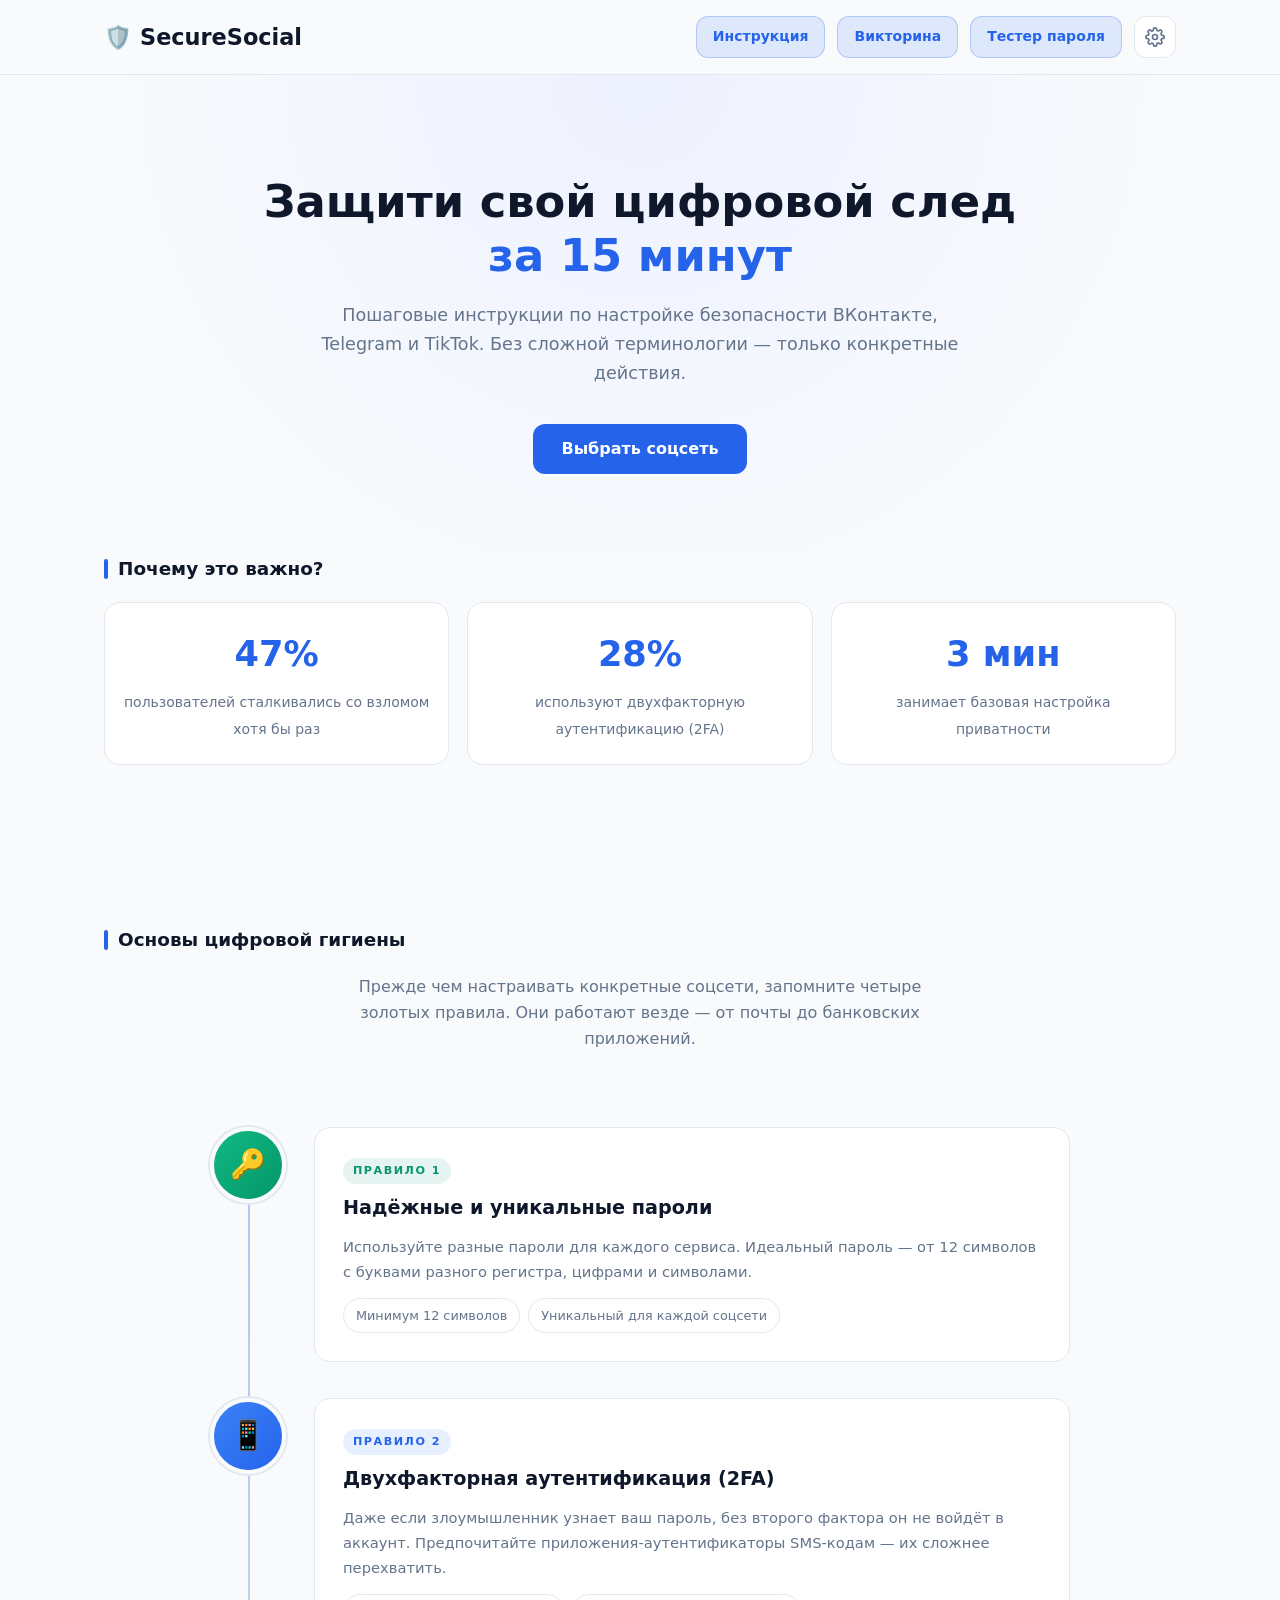
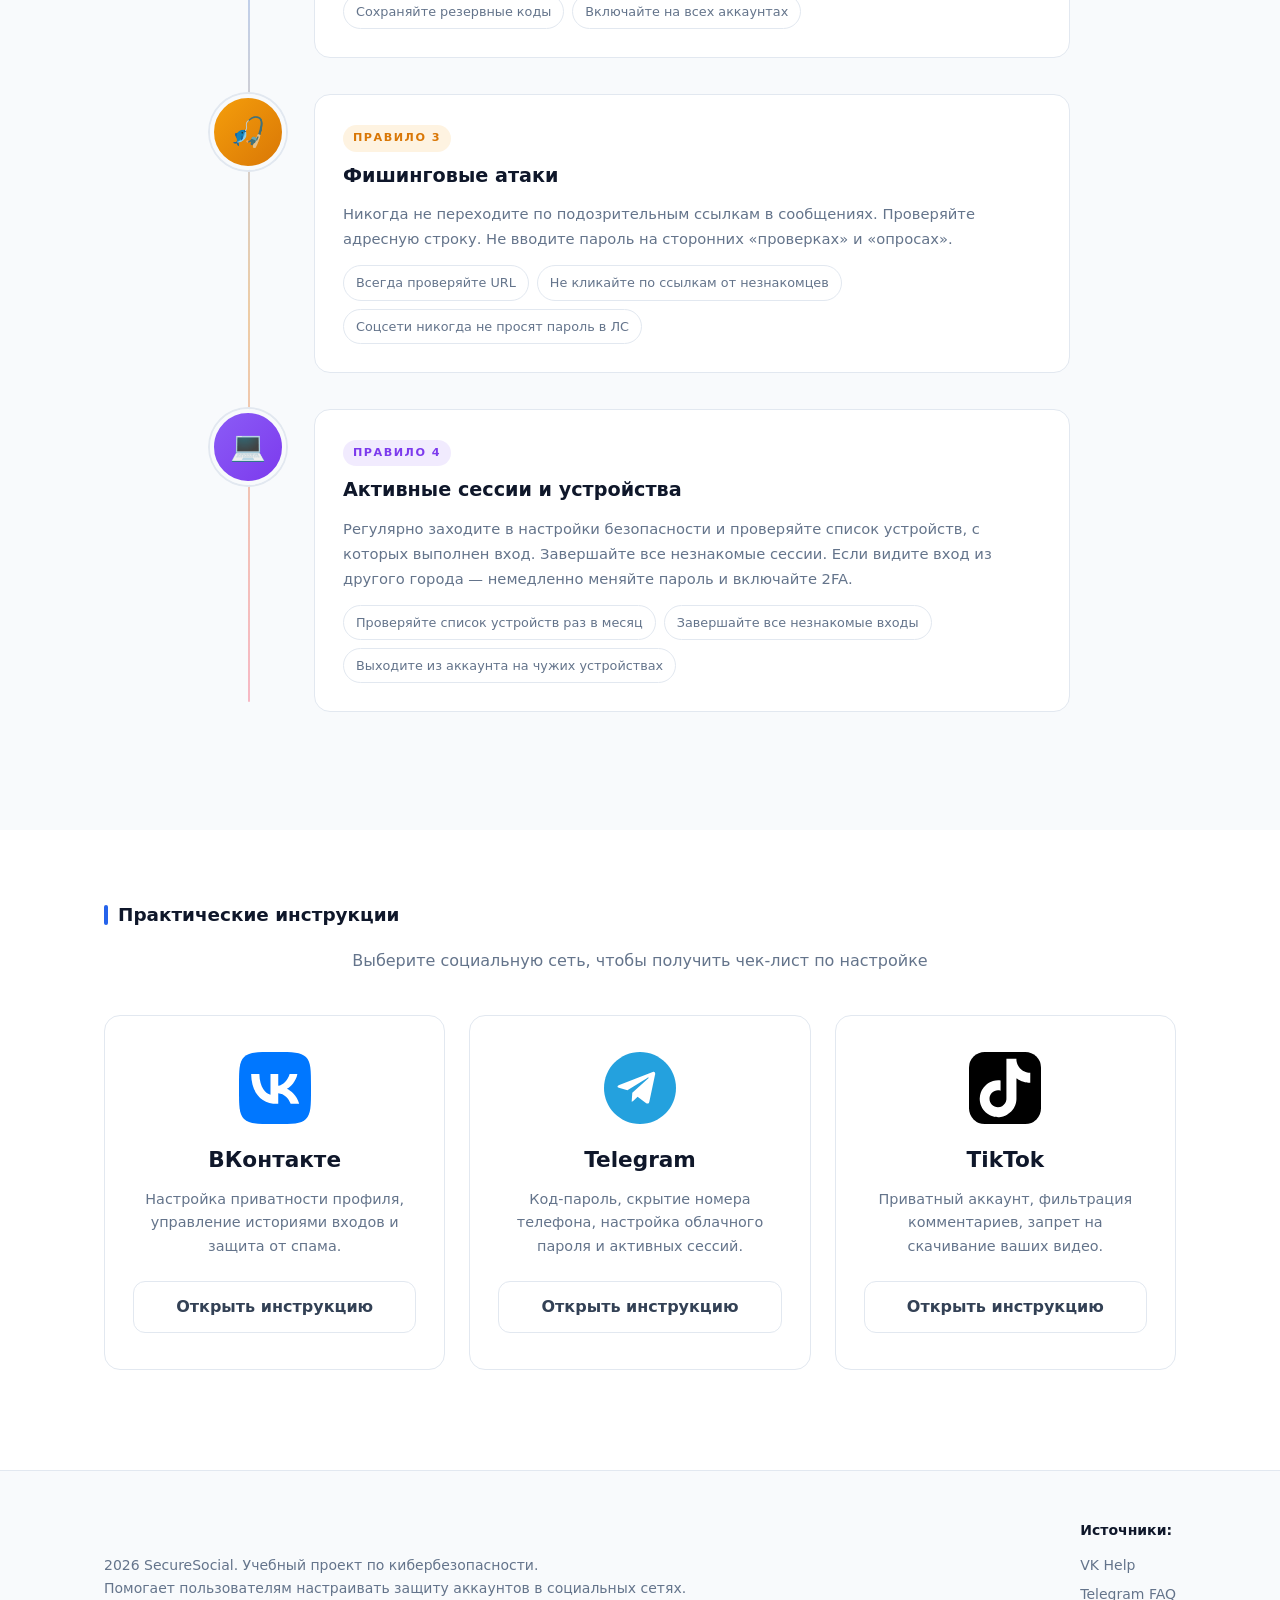
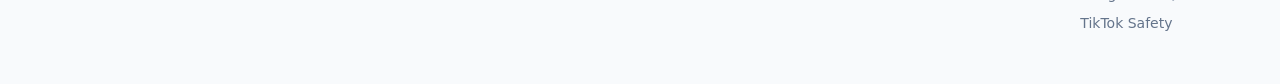
==== commit 3bf2fcda: "added light and dark themes" ====
--- a/index.html
+++ b/index.html
@@ -4,7 +4,32 @@
     <meta charset="UTF-8">
     <meta name="viewport" content="width=device-width, initial-scale=1.0">
     <title>SecureSocial — Безопасность аккаунтов</title>
-    <link href="styles.css" rel="stylesheet">
+    <style id="theme-bootstrap">
+      html { background: #0a0b0e; color: #e4e5e9; }
+      html[data-theme="light"] { background: #f8fafc; color: #334155; }
+      html[data-theme="dark"] { background: #0a0b0e; color: #e4e5e9; }
+    </style>
+    <link id="themeStylesheet" rel="stylesheet" href="">
+    <script>
+      (function(){
+        try {
+          var theme = localStorage.getItem('site-theme');
+          if (!theme && window.matchMedia) {
+            theme = window.matchMedia('(prefers-color-scheme: light)').matches ? 'light' : 'dark';
+          }
+          if (!theme) theme = 'dark';
+          document.documentElement.dataset.theme = theme;
+          var link = document.getElementById('themeStylesheet');
+          if (!link) {
+            link = document.createElement('link');
+            link.rel = 'stylesheet';
+            link.id = 'themeStylesheet';
+            document.head.appendChild(link);
+          }
+          link.href = theme === 'light' ? 'assets/css/styles-light.css' : 'assets/css/styles.css';
+        } catch (e) {}
+      })();
+    </script>
 </head>
 <body>
 
@@ -18,6 +43,13 @@
                 <a href="instructions.html" class="btn-header">Инструкция</a>
                 <a href="quiz.html" class="btn-header">Викторина</a>
                 <a href="password-tester.html" class="btn-header">Тестер пароля</a>
+                <!-- ... остальные кнопки ... -->
+                <a href="settings.html" class="settings-btn" title="Настройки">
+                <svg viewBox="0 0 24 24">
+                    <circle cx="12" cy="12" r="3"></circle>
+                    <path d="M19.4 15a1.65 1.65 0 0 0 .33 1.82l.06.06a2 2 0 0 1 0 2.83 2 2 0 0 1-2.83 0l-.06-.06a1.65 1.65 0 0 0-1.82-.33 1.65 1.65 0 0 0-1 1.51V21a2 2 0 0 1-4 0v-.09A1.65 1.65 0 0 0 9 19.4a1.65 1.65 0 0 0-1.82.33l-.06.06a2 2 0 0 1-2.83-2.83l.06-.06a1.65 1.65 0 0 0 .33-1.82 1.65 1.65 0 0 0-1.51-1H3a2 2 0 0 1 0-4h.09A1.65 1.65 0 0 0 4.6 9a1.65 1.65 0 0 0-.33-1.82l-.06-.06a2 2 0 0 1 2.83-2.83l.06.06a1.65 1.65 0 0 0 1.82.33H9a1.65 1.65 0 0 0 1-1.51V3a2 2 0 0 1 4 0v.09a1.65 1.65 0 0 0 1 1.51 1.65 1.65 0 0 0 1.82-.33l.06-.06a2 2 0 0 1 2.83 2.83l-.06.06a1.65 1.65 0 0 0-.33 1.82V9a1.65 1.65 0 0 0 1.51 1H21a2 2 0 0 1 0 4h-.09a1.65 1.65 0 0 0-1.51 1z"></path>
+                </svg>
+                </a>
             </div>
         </div>
     </header>
@@ -196,6 +228,6 @@
         </div>
     </footer>
 
-    <script src="common.js"></script>
+    <script src="assets/js/common.js"></script>
 </body>
 </html>
